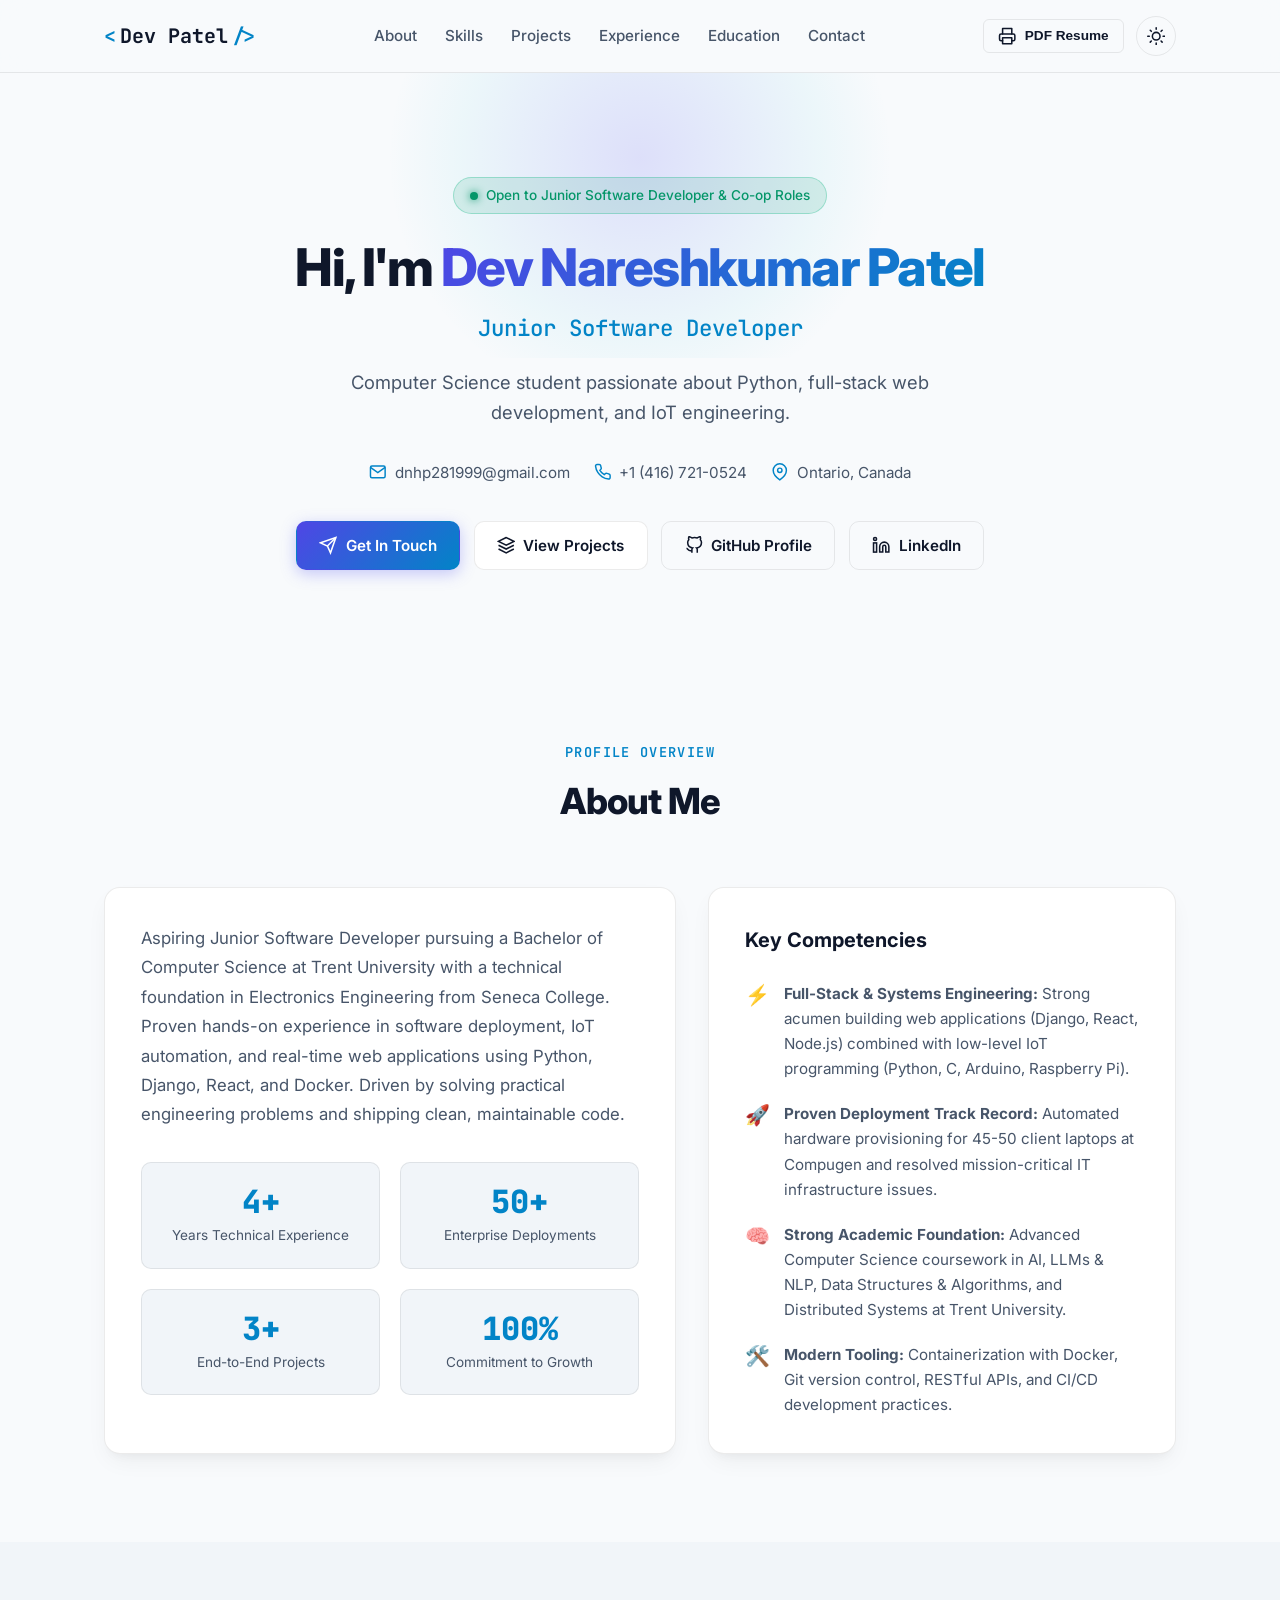
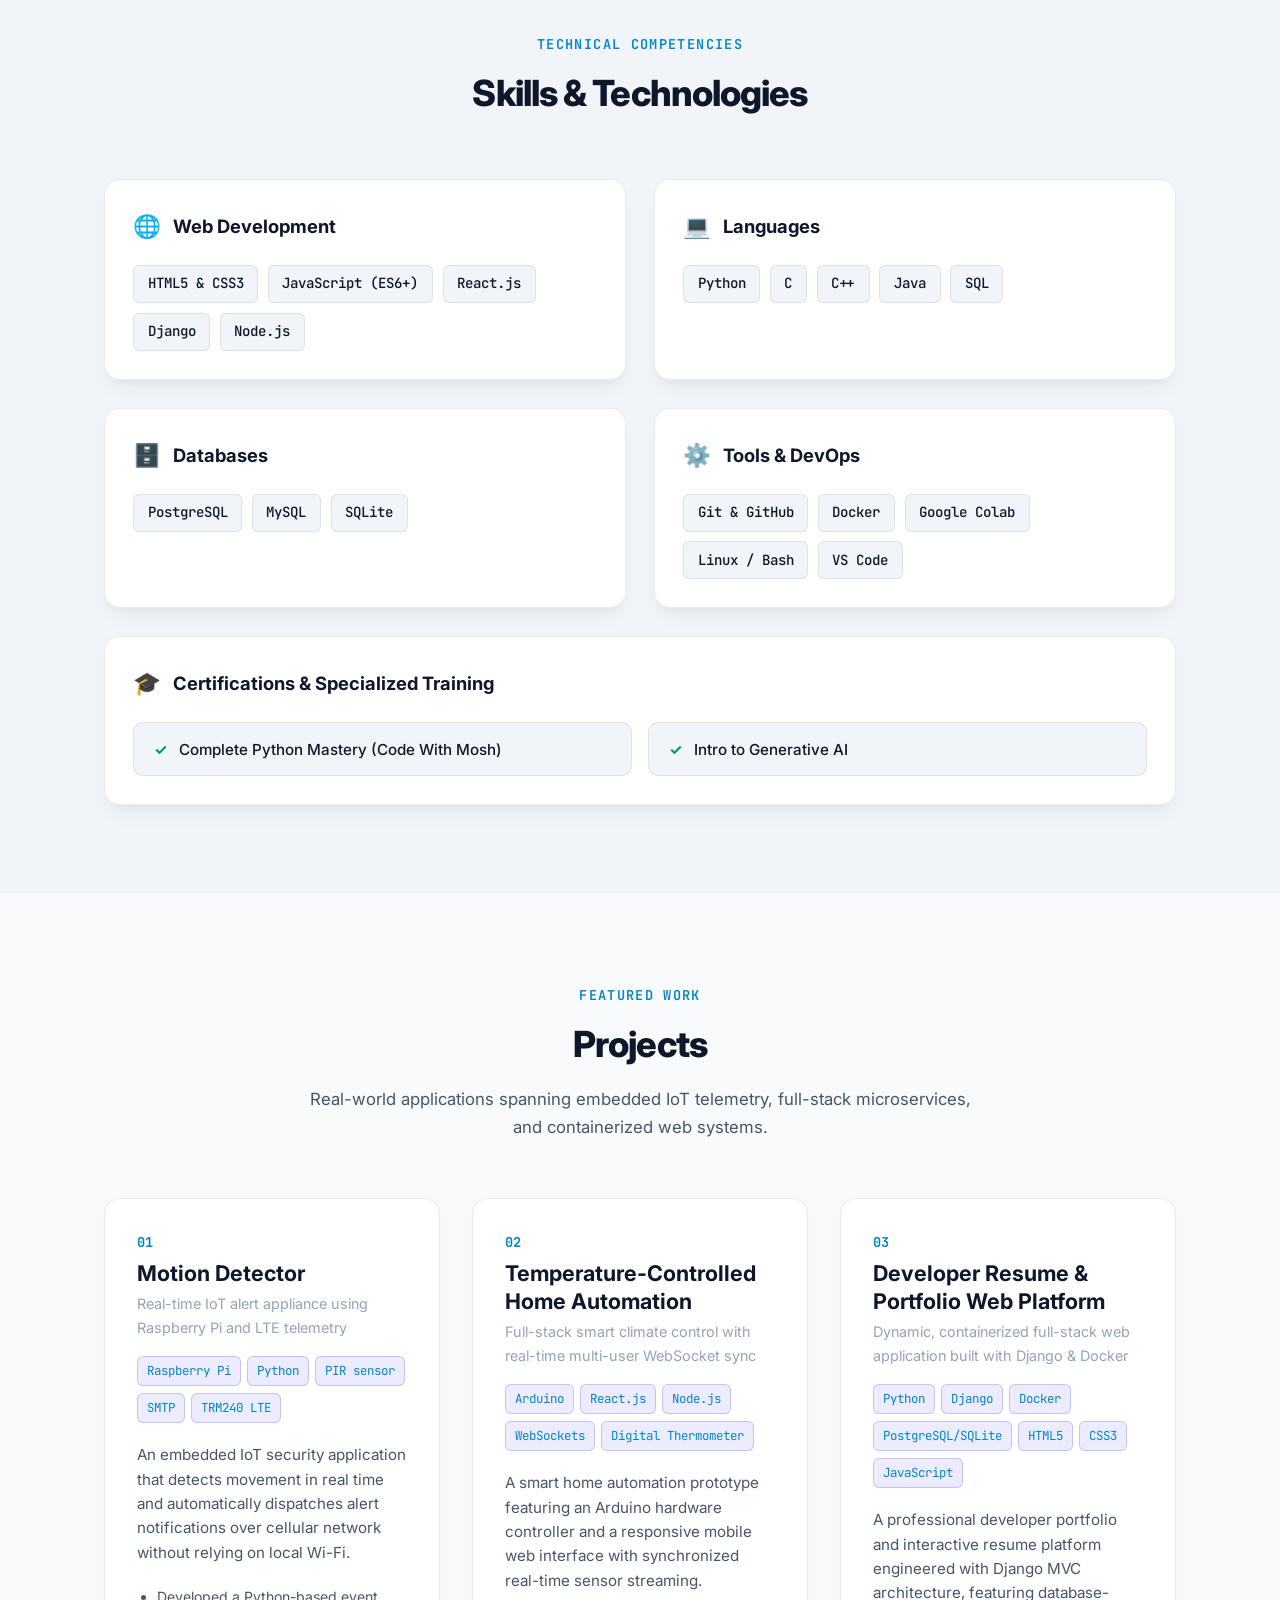
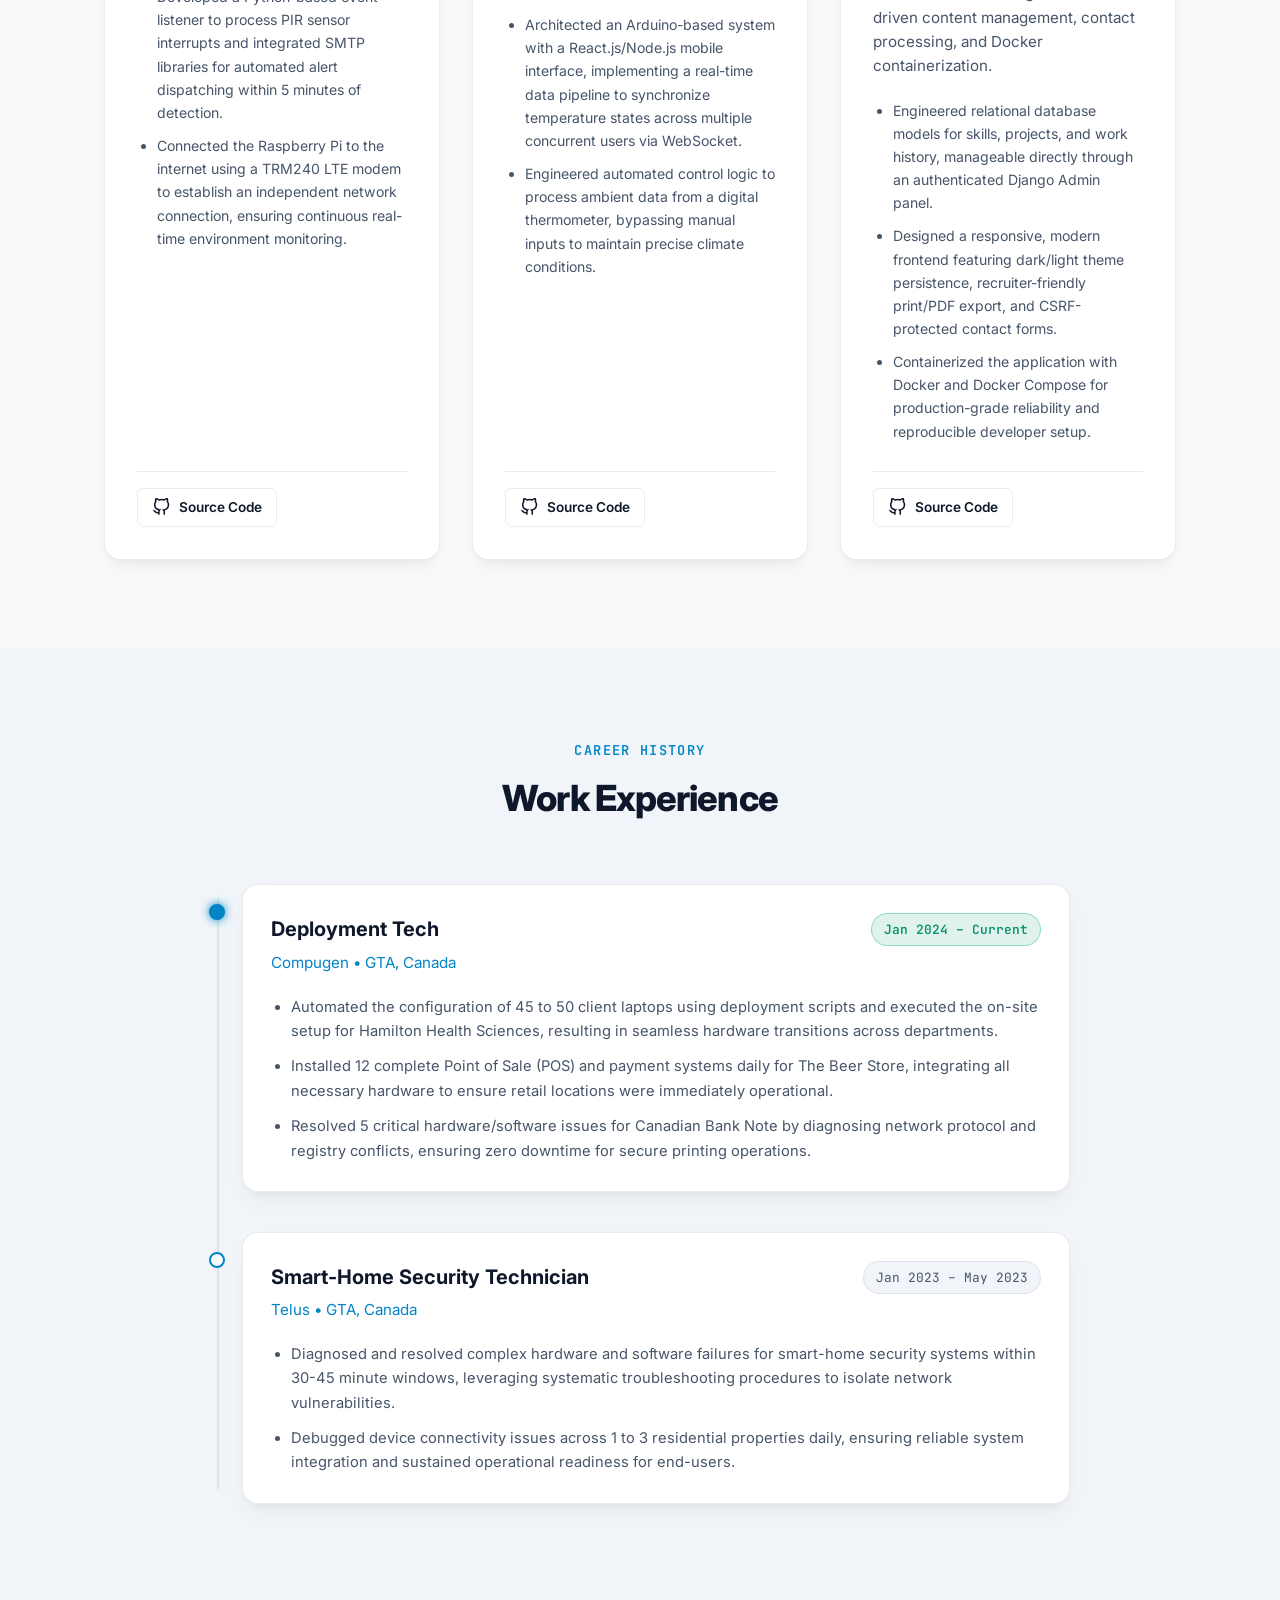
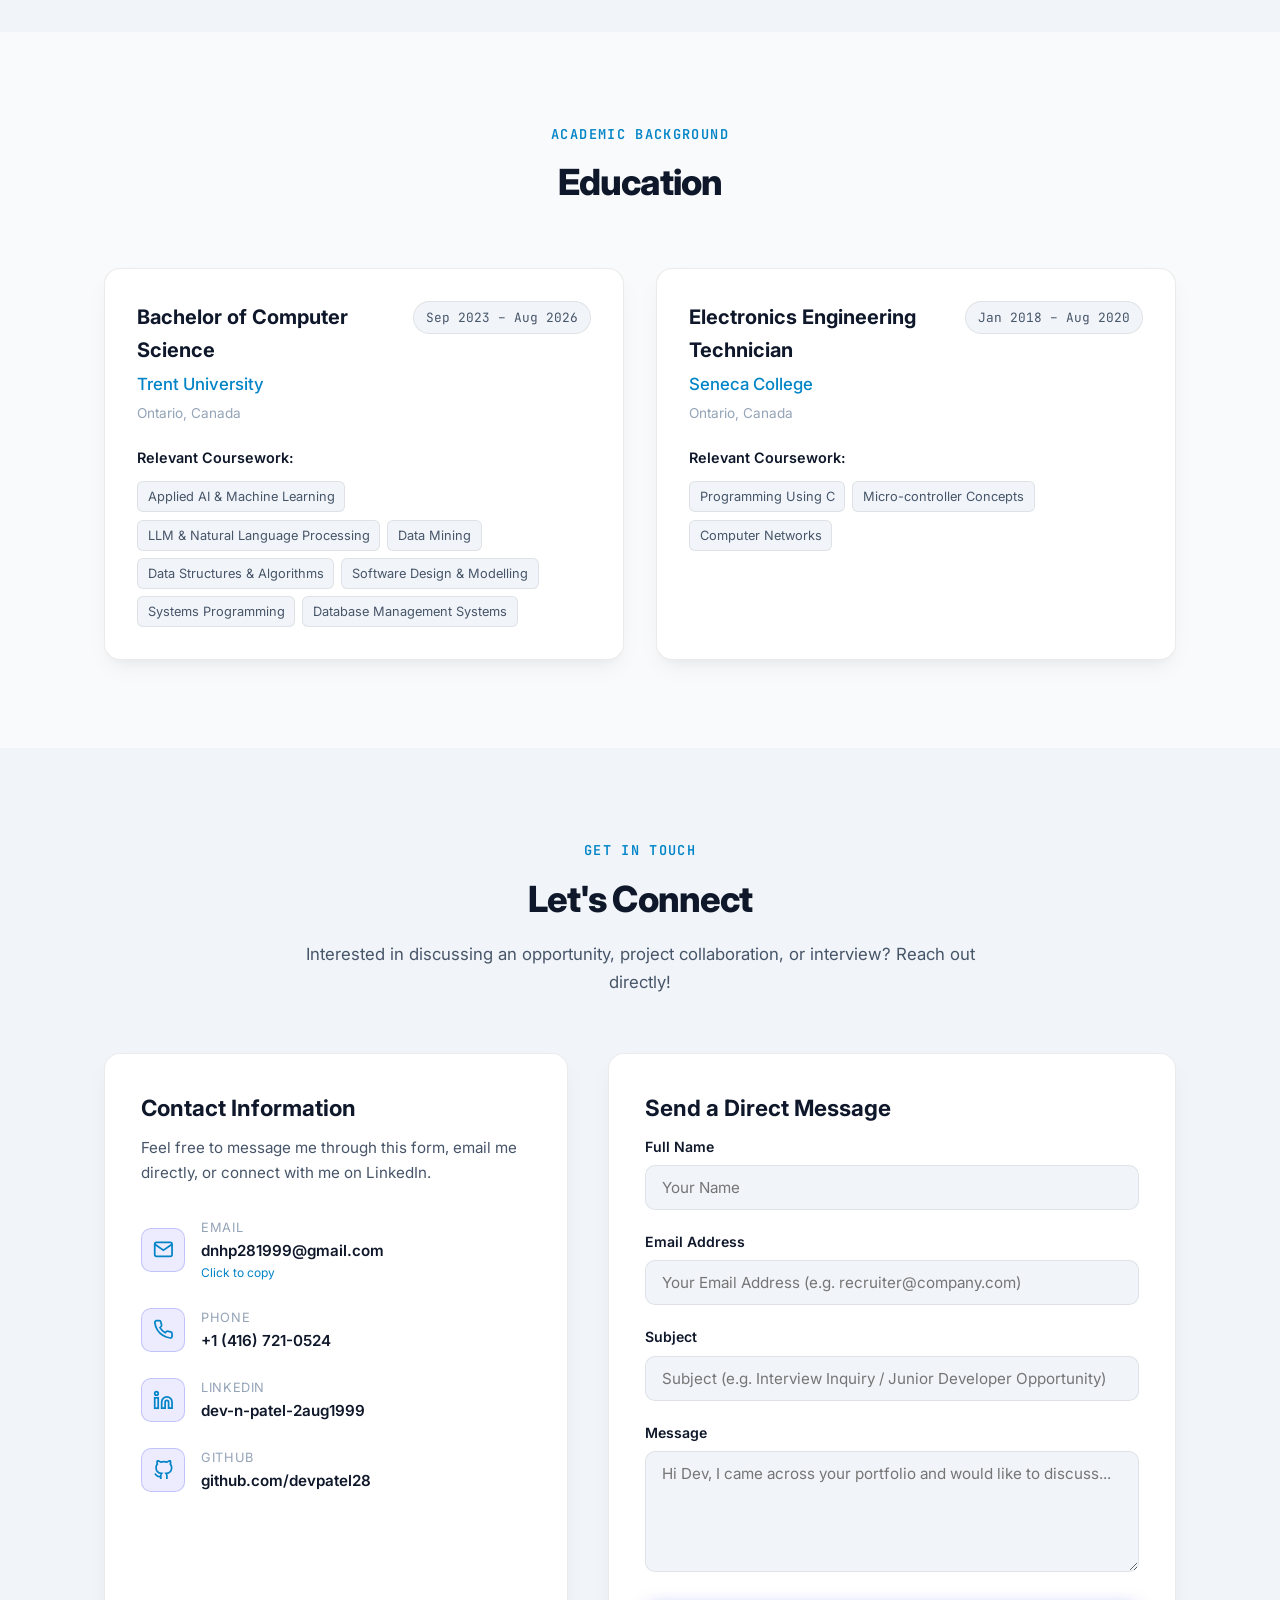
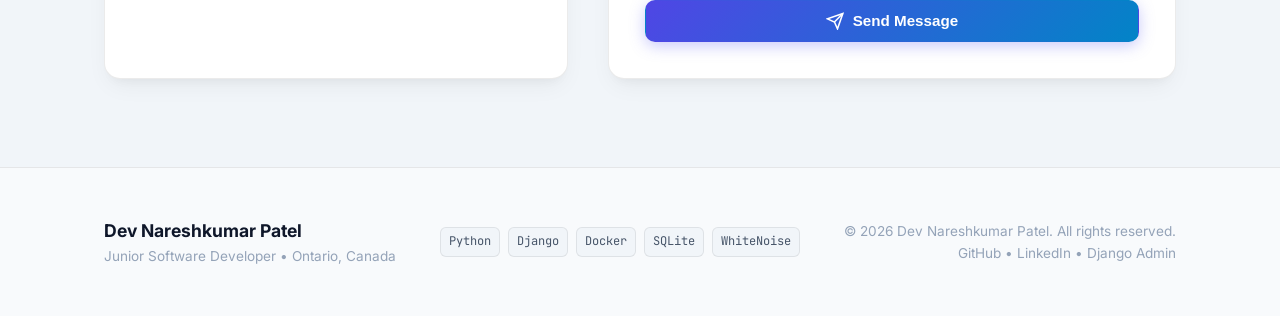
==== docs/index.html @ 123c78ad "Add dynamic port detection, Render config, and static export for GitHub Pages" ====
<!DOCTYPE html>
<html lang="en" data-theme="dark">
<head>
    <meta charset="UTF-8">
    <meta name="viewport" content="width=device-width, initial-scale=1.0">
    <meta name="description" content="Dev Nareshkumar Patel - Junior Software Developer Portfolio & Interactive Resume. Computer Science student, Python developer, IoT and full-stack engineer.">
    <meta name="author" content="Dev Nareshkumar Patel">
    <title>Dev Nareshkumar Patel | Junior Software Developer</title>
    
    <!-- Google Fonts -->
    <link rel="preconnect" href="https://fonts.googleapis.com">
    <link rel="preconnect" href="https://fonts.gstatic.com" crossorigin>
    <link href="https://fonts.googleapis.com/css2?family=Inter:wght@300;400;500;600;700;800&family=JetBrains+Mono:wght@400;500;600&display=swap" rel="stylesheet">
    
    <!-- Main Style -->
    <link rel="stylesheet" href="./static/resume/css/style.css">
    <!-- Print Style for Recruiters -->
    <link rel="stylesheet" href="./static/resume/css/print.css" media="print">
</head>
<body>
    <!-- Navigation Bar -->
    <header class="navbar-header" id="header">
        <div class="nav-container">
            <a href="#hero" class="nav-brand">
                <span class="brand-bracket">&lt;</span><span class="brand-name">Dev Patel</span><span class="brand-bracket"> /&gt;</span>
            </a>

            <nav class="nav-links" id="nav-links">
                <a href="#about" class="nav-link">About</a>
                <a href="#skills" class="nav-link">Skills</a>
                <a href="#projects" class="nav-link">Projects</a>
                <a href="#experience" class="nav-link">Experience</a>
                <a href="#education" class="nav-link">Education</a>
                <a href="#contact" class="nav-link">Contact</a>
            </nav>

            <div class="nav-actions">
                <button class="btn btn-outline btn-sm print-btn" onclick="window.print()" title="Print or Save Resume as PDF">
                    <svg class="icon" viewBox="0 0 24 24" fill="none" stroke="currentColor" stroke-width="2" stroke-linecap="round" stroke-linejoin="round">
                        <polyline points="6 9 6 2 18 2 18 9"></polyline>
                        <path d="M6 18H4a2 2 0 0 1-2-2v-5a2 2 0 0 1 2-2h16a2 2 0 0 1 2 2v5a2 2 0 0 1-2 2h-2"></path>
                        <rect x="6" y="14" width="12" height="8"></rect>
                    </svg>
                    <span>PDF Resume</span>
                </button>

                <button class="theme-toggle" id="theme-toggle" aria-label="Toggle dark/light theme" title="Toggle theme">
                    <svg class="icon icon-sun" viewBox="0 0 24 24" fill="none" stroke="currentColor" stroke-width="2" stroke-linecap="round" stroke-linejoin="round">
                        <circle cx="12" cy="12" r="5"></circle>
                        <line x1="12" y1="1" x2="12" y2="3"></line>
                        <line x1="12" y1="21" x2="12" y2="23"></line>
                        <line x1="4.22" y1="4.22" x2="5.64" y2="5.64"></line>
                        <line x1="18.36" y1="18.36" x2="19.78" y2="19.78"></line>
                        <line x1="1" y1="12" x2="3" y2="12"></line>
                        <line x1="21" y1="12" x2="23" y2="12"></line>
                        <line x1="4.22" y1="19.78" x2="5.64" y2="18.36"></line>
                        <line x1="18.36" y1="5.64" x2="19.78" y2="4.22"></line>
                    </svg>
                    <svg class="icon icon-moon" viewBox="0 0 24 24" fill="none" stroke="currentColor" stroke-width="2" stroke-linecap="round" stroke-linejoin="round">
                        <path d="M21 12.79A9 9 0 1 1 11.21 3 7 7 0 0 0 21 12.79z"></path>
                    </svg>
                </button>

                <button class="mobile-toggle" id="mobile-toggle" aria-label="Open menu">
                    <span class="bar"></span>
                    <span class="bar"></span>
                    <span class="bar"></span>
                </button>
            </div>
        </div>
    </header>

    <!-- Alert Messages -->
    

    <!-- Main Content -->
    <main>
        
<!-- Hero Section -->
<section class="hero-section" id="hero">
    <div class="container hero-container">
        <div class="hero-badge">
            <span class="status-dot"></span>
            <span>Open to Junior Software Developer &amp; Co-op Roles</span>
        </div>

        <h1 class="hero-title">
            Hi, I'm <span class="gradient-text">Dev Nareshkumar Patel</span>
        </h1>
        <h2 class="hero-subtitle">Junior Software Developer</h2>
        <p class="hero-headline">Computer Science student passionate about Python, full-stack web development, and IoT engineering.</p>

        <!-- Quick Contacts Bar -->
        <div class="hero-meta-bar">
            <a href="mailto:dnhp281999@gmail.com" class="meta-item">
                <svg class="meta-icon" viewBox="0 0 24 24" fill="none" stroke="currentColor" stroke-width="2">
                    <path d="M4 4h16c1.1 0 2 .9 2 2v12c0 1.1-.9 2-2 2H4c-1.1 0-2-.9-2-2V6c0-1.1.9-2 2-2z"></path>
                    <polyline points="22,6 12,13 2,6"></polyline>
                </svg>
                <span>dnhp281999@gmail.com</span>
            </a>
            <a href="tel:+1 (416) 721-0524" class="meta-item">
                <svg class="meta-icon" viewBox="0 0 24 24" fill="none" stroke="currentColor" stroke-width="2">
                    <path d="M22 16.92v3a2 2 0 0 1-2.18 2 19.79 19.79 0 0 1-8.63-3.07 19.5 19.5 0 0 1-6-6 19.79 19.79 0 0 1-3.07-8.67A2 2 0 0 1 4.11 2h3a2 2 0 0 1 2 1.72 12.84 12.84 0 0 0 .7 2.81 2 2 0 0 1-.45 2.11L8.09 9.91a16 16 0 0 0 6 6l1.27-1.27a2 2 0 0 1 2.11-.45 12.84 12.84 0 0 0 2.81.7A2 2 0 0 1 22 16.92z"></path>
                </svg>
                <span>+1 (416) 721-0524</span>
            </a>
            <span class="meta-item">
                <svg class="meta-icon" viewBox="0 0 24 24" fill="none" stroke="currentColor" stroke-width="2">
                    <path d="M21 10c0 7-9 13-9 13s-9-6-9-13a9 9 0 0 1 18 0z"></path>
                    <circle cx="12" cy="10" r="3"></circle>
                </svg>
                <span>Ontario, Canada</span>
            </span>
        </div>

        <!-- Call to Actions -->
        <div class="hero-actions">
            <a href="#contact" class="btn btn-primary">
                <svg class="icon" viewBox="0 0 24 24" fill="none" stroke="currentColor" stroke-width="2">
                    <line x1="22" y1="2" x2="11" y2="13"></line>
                    <polygon points="22 2 15 22 11 13 2 9 22 2"></polygon>
                </svg>
                Get In Touch
            </a>
            <a href="#projects" class="btn btn-secondary">
                <svg class="icon" viewBox="0 0 24 24" fill="none" stroke="currentColor" stroke-width="2">
                    <polygon points="12 2 2 7 12 12 22 7 12 2"></polygon>
                    <polyline points="2 17 12 22 22 17"></polyline>
                    <polyline points="2 12 12 17 22 12"></polyline>
                </svg>
                View Projects
            </a>
            <a href="https://github.com/devpatel28" target="_blank" rel="noopener" class="btn btn-outline">
                <svg class="icon" viewBox="0 0 24 24" fill="none" stroke="currentColor" stroke-width="2">
                    <path d="M9 19c-5 1.5-5-2.5-7-3m14 6v-3.87a3.37 3.37 0 0 0-.94-2.61c3.14-.35 6.44-1.54 6.44-7A5.44 5.44 0 0 0 20 4.77 5.07 5.07 0 0 0 19.91 1S18.73.65 16 2.48a13.38 13.38 0 0 0-7 0C6.27.65 5.09 1 5.09 1A5.07 5.07 0 0 0 5 4.77a5.44 5.44 0 0 0-1.5 3.78c0 5.42 3.3 6.61 6.44 7A3.37 3.37 0 0 0 9 18.13V22"></path>
                </svg>
                GitHub Profile
            </a>
            <a href="https://linkedin.com/in/dev-n-patel-2aug1999/" target="_blank" rel="noopener" class="btn btn-outline">
                <svg class="icon" viewBox="0 0 24 24" fill="none" stroke="currentColor" stroke-width="2">
                    <path d="M16 8a6 6 0 0 1 6 6v7h-4v-7a2 2 0 0 0-2-2 2 2 0 0 0-2 2v7h-4v-7a6 6 0 0 1 6-6z"></path>
                    <rect x="2" y="9" width="4" height="12"></rect>
                    <circle cx="4" cy="4" r="2"></circle>
                </svg>
                LinkedIn
            </a>
        </div>
    </div>
</section>

<!-- About Section -->
<section class="section" id="about">
    <div class="container">
        <div class="section-header">
            <span class="section-tag">Profile Overview</span>
            <h2 class="section-title">About Me</h2>
        </div>

        <div class="about-grid">
            <div class="about-card about-narrative">
                <p class="about-text">Aspiring Junior Software Developer pursuing a Bachelor of Computer Science at Trent University with a technical foundation in Electronics Engineering from Seneca College. Proven hands-on experience in software deployment, IoT automation, and real-time web applications using Python, Django, React, and Docker. Driven by solving practical engineering problems and shipping clean, maintainable code.</p>
                <div class="about-stats-grid">
                    <div class="stat-box">
                        <span class="stat-number">4+</span>
                        <span class="stat-label">Years Technical Experience</span>
                    </div>
                    <div class="stat-box">
                        <span class="stat-number">50+</span>
                        <span class="stat-label">Enterprise Deployments</span>
                    </div>
                    <div class="stat-box">
                        <span class="stat-number">3+</span>
                        <span class="stat-label">End-to-End Projects</span>
                    </div>
                    <div class="stat-box">
                        <span class="stat-number">100%</span>
                        <span class="stat-label">Commitment to Growth</span>
                    </div>
                </div>
            </div>

            <div class="about-card about-highlights">
                <h3 class="highlight-title">Key Competencies</h3>
                <ul class="highlight-list">
                    <li>
                        <span class="highlight-icon">⚡</span>
                        <div>
                            <strong>Full-Stack & Systems Engineering:</strong> Strong acumen building web applications (Django, React, Node.js) combined with low-level IoT programming (Python, C, Arduino, Raspberry Pi).
                        </div>
                    </li>
                    <li>
                        <span class="highlight-icon">🚀</span>
                        <div>
                            <strong>Proven Deployment Track Record:</strong> Automated hardware provisioning for 45-50 client laptops at Compugen and resolved mission-critical IT infrastructure issues.
                        </div>
                    </li>
                    <li>
                        <span class="highlight-icon">🧠</span>
                        <div>
                            <strong>Strong Academic Foundation:</strong> Advanced Computer Science coursework in AI, LLMs & NLP, Data Structures & Algorithms, and Distributed Systems at Trent University.
                        </div>
                    </li>
                    <li>
                        <span class="highlight-icon">🛠️</span>
                        <div>
                            <strong>Modern Tooling:</strong> Containerization with Docker, Git version control, RESTful APIs, and CI/CD development practices.
                        </div>
                    </li>
                </ul>
            </div>
        </div>
    </div>
</section>

<!-- Skills Section -->
<section class="section section-alt" id="skills">
    <div class="container">
        <div class="section-header">
            <span class="section-tag">Technical Competencies</span>
            <h2 class="section-title">Skills & Technologies</h2>
        </div>

        <div class="skills-wrapper">
            <!-- Web Development -->
            <div class="skill-category-card">
                <div class="category-header">
                    <div class="category-icon-box">🌐</div>
                    <h3 class="category-title">Web Development</h3>
                </div>
                <div class="skill-tags">
                    
                    <span class="skill-tag skill-web">HTML5 &amp; CSS3</span>
                    
                    <span class="skill-tag skill-web">JavaScript (ES6+)</span>
                    
                    <span class="skill-tag skill-web">React.js</span>
                    
                    <span class="skill-tag skill-web">Django</span>
                    
                    <span class="skill-tag skill-web">Node.js</span>
                    
                </div>
            </div>

            <!-- Programming Languages -->
            <div class="skill-category-card">
                <div class="category-header">
                    <div class="category-icon-box">💻</div>
                    <h3 class="category-title">Languages</h3>
                </div>
                <div class="skill-tags">
                    
                    <span class="skill-tag skill-lang">Python</span>
                    
                    <span class="skill-tag skill-lang">C</span>
                    
                    <span class="skill-tag skill-lang">C++</span>
                    
                    <span class="skill-tag skill-lang">Java</span>
                    
                    <span class="skill-tag skill-lang">SQL</span>
                    
                </div>
            </div>

            <!-- Databases -->
            <div class="skill-category-card">
                <div class="category-header">
                    <div class="category-icon-box">🗄️</div>
                    <h3 class="category-title">Databases</h3>
                </div>
                <div class="skill-tags">
                    
                    <span class="skill-tag skill-db">PostgreSQL</span>
                    
                    <span class="skill-tag skill-db">MySQL</span>
                    
                    <span class="skill-tag skill-db">SQLite</span>
                    
                </div>
            </div>

            <!-- Tools & DevOps -->
            <div class="skill-category-card">
                <div class="category-header">
                    <div class="category-icon-box">⚙️</div>
                    <h3 class="category-title">Tools & DevOps</h3>
                </div>
                <div class="skill-tags">
                    
                    <span class="skill-tag skill-devops">Git &amp; GitHub</span>
                    
                    <span class="skill-tag skill-devops">Docker</span>
                    
                    <span class="skill-tag skill-devops">Google Colab</span>
                    
                    <span class="skill-tag skill-devops">Linux / Bash</span>
                    
                    <span class="skill-tag skill-devops">VS Code</span>
                    
                </div>
            </div>

            <!-- Certifications -->
            <div class="skill-category-card skill-card-wide">
                <div class="category-header">
                    <div class="category-icon-box">🎓</div>
                    <h3 class="category-title">Certifications & Specialized Training</h3>
                </div>
                <div class="cert-grid">
                    
                    <div class="cert-badge">
                        <span class="cert-check">✓</span>
                        <span class="cert-name">Complete Python Mastery (Code With Mosh)</span>
                    </div>
                    
                    <div class="cert-badge">
                        <span class="cert-check">✓</span>
                        <span class="cert-name">Intro to Generative AI</span>
                    </div>
                    
                </div>
            </div>
        </div>
    </div>
</section>

<!-- Projects Section -->
<section class="section" id="projects">
    <div class="container">
        <div class="section-header">
            <span class="section-tag">Featured Work</span>
            <h2 class="section-title">Projects</h2>
            <p class="section-subtitle">Real-world applications spanning embedded IoT telemetry, full-stack microservices, and containerized web systems.</p>
        </div>

        <div class="projects-grid">
            
            <article class="project-card">
                <div class="project-card-header">
                    <span class="project-number">01</span>
                    <h3 class="project-title">Motion Detector</h3>
                    
                    <p class="project-tagline">Real-time IoT alert appliance using Raspberry Pi and LTE telemetry</p>
                    
                </div>

                <div class="project-tech-list">
                    
                    <span class="badge badge-tech">Raspberry Pi</span>
                    
                    <span class="badge badge-tech">Python</span>
                    
                    <span class="badge badge-tech">PIR sensor</span>
                    
                    <span class="badge badge-tech">SMTP</span>
                    
                    <span class="badge badge-tech">TRM240 LTE</span>
                    
                </div>

                <p class="project-description">An embedded IoT security application that detects movement in real time and automatically dispatches alert notifications over cellular network without relying on local Wi-Fi.</p>

                <div class="project-bullets">
                    <ul>
                        
                        <li>Developed a Python-based event listener to process PIR sensor interrupts and integrated SMTP libraries for automated alert dispatching within 5 minutes of detection.</li>
                        
                        <li>Connected the Raspberry Pi to the internet using a TRM240 LTE modem to establish an independent network connection, ensuring continuous real-time environment monitoring.</li>
                        
                    </ul>
                </div>

                <div class="project-card-footer">
                    
                    <a href="https://github.com/devpatel28" target="_blank" rel="noopener" class="btn btn-sm btn-outline">
                        <svg class="icon" viewBox="0 0 24 24" fill="none" stroke="currentColor" stroke-width="2">
                            <path d="M9 19c-5 1.5-5-2.5-7-3m14 6v-3.87a3.37 3.37 0 0 0-.94-2.61c3.14-.35 6.44-1.54 6.44-7A5.44 5.44 0 0 0 20 4.77 5.07 5.07 0 0 0 19.91 1S18.73.65 16 2.48a13.38 13.38 0 0 0-7 0C6.27.65 5.09 1 5.09 1A5.07 5.07 0 0 0 5 4.77a5.44 5.44 0 0 0-1.5 3.78c0 5.42 3.3 6.61 6.44 7A3.37 3.37 0 0 0 9 18.13V22"></path>
                        </svg>
                        Source Code
                    </a>
                    
                    
                </div>
            </article>
            
            <article class="project-card">
                <div class="project-card-header">
                    <span class="project-number">02</span>
                    <h3 class="project-title">Temperature-Controlled Home Automation</h3>
                    
                    <p class="project-tagline">Full-stack smart climate control with real-time multi-user WebSocket sync</p>
                    
                </div>

                <div class="project-tech-list">
                    
                    <span class="badge badge-tech">Arduino</span>
                    
                    <span class="badge badge-tech">React.js</span>
                    
                    <span class="badge badge-tech">Node.js</span>
                    
                    <span class="badge badge-tech">WebSockets</span>
                    
                    <span class="badge badge-tech">Digital Thermometer</span>
                    
                </div>

                <p class="project-description">A smart home automation prototype featuring an Arduino hardware controller and a responsive mobile web interface with synchronized real-time sensor streaming.</p>

                <div class="project-bullets">
                    <ul>
                        
                        <li>Architected an Arduino-based system with a React.js/Node.js mobile interface, implementing a real-time data pipeline to synchronize temperature states across multiple concurrent users via WebSocket.</li>
                        
                        <li>Engineered automated control logic to process ambient data from a digital thermometer, bypassing manual inputs to maintain precise climate conditions.</li>
                        
                    </ul>
                </div>

                <div class="project-card-footer">
                    
                    <a href="https://github.com/devpatel28" target="_blank" rel="noopener" class="btn btn-sm btn-outline">
                        <svg class="icon" viewBox="0 0 24 24" fill="none" stroke="currentColor" stroke-width="2">
                            <path d="M9 19c-5 1.5-5-2.5-7-3m14 6v-3.87a3.37 3.37 0 0 0-.94-2.61c3.14-.35 6.44-1.54 6.44-7A5.44 5.44 0 0 0 20 4.77 5.07 5.07 0 0 0 19.91 1S18.73.65 16 2.48a13.38 13.38 0 0 0-7 0C6.27.65 5.09 1 5.09 1A5.07 5.07 0 0 0 5 4.77a5.44 5.44 0 0 0-1.5 3.78c0 5.42 3.3 6.61 6.44 7A3.37 3.37 0 0 0 9 18.13V22"></path>
                        </svg>
                        Source Code
                    </a>
                    
                    
                </div>
            </article>
            
            <article class="project-card">
                <div class="project-card-header">
                    <span class="project-number">03</span>
                    <h3 class="project-title">Developer Resume &amp; Portfolio Web Platform</h3>
                    
                    <p class="project-tagline">Dynamic, containerized full-stack web application built with Django &amp; Docker</p>
                    
                </div>

                <div class="project-tech-list">
                    
                    <span class="badge badge-tech">Python</span>
                    
                    <span class="badge badge-tech">Django</span>
                    
                    <span class="badge badge-tech">Docker</span>
                    
                    <span class="badge badge-tech">PostgreSQL/SQLite</span>
                    
                    <span class="badge badge-tech">HTML5</span>
                    
                    <span class="badge badge-tech">CSS3</span>
                    
                    <span class="badge badge-tech">JavaScript</span>
                    
                </div>

                <p class="project-description">A professional developer portfolio and interactive resume platform engineered with Django MVC architecture, featuring database-driven content management, contact processing, and Docker containerization.</p>

                <div class="project-bullets">
                    <ul>
                        
                        <li>Engineered relational database models for skills, projects, and work history, manageable directly through an authenticated Django Admin panel.</li>
                        
                        <li>Designed a responsive, modern frontend featuring dark/light theme persistence, recruiter-friendly print/PDF export, and CSRF-protected contact forms.</li>
                        
                        <li>Containerized the application with Docker and Docker Compose for production-grade reliability and reproducible developer setup.</li>
                        
                    </ul>
                </div>

                <div class="project-card-footer">
                    
                    <a href="https://github.com/devpatel28" target="_blank" rel="noopener" class="btn btn-sm btn-outline">
                        <svg class="icon" viewBox="0 0 24 24" fill="none" stroke="currentColor" stroke-width="2">
                            <path d="M9 19c-5 1.5-5-2.5-7-3m14 6v-3.87a3.37 3.37 0 0 0-.94-2.61c3.14-.35 6.44-1.54 6.44-7A5.44 5.44 0 0 0 20 4.77 5.07 5.07 0 0 0 19.91 1S18.73.65 16 2.48a13.38 13.38 0 0 0-7 0C6.27.65 5.09 1 5.09 1A5.07 5.07 0 0 0 5 4.77a5.44 5.44 0 0 0-1.5 3.78c0 5.42 3.3 6.61 6.44 7A3.37 3.37 0 0 0 9 18.13V22"></path>
                        </svg>
                        Source Code
                    </a>
                    
                    
                </div>
            </article>
            
        </div>
    </div>
</section>

<!-- Experience Section -->
<section class="section section-alt" id="experience">
    <div class="container">
        <div class="section-header">
            <span class="section-tag">Career History</span>
            <h2 class="section-title">Work Experience</h2>
        </div>

        <div class="timeline">
            
            <div class="timeline-item">
                <div class="timeline-dot dot-active"></div>
                <div class="timeline-card">
                    <div class="timeline-meta">
                        <div class="timeline-role-box">
                            <h3 class="timeline-role">Deployment Tech</h3>
                            <span class="timeline-company">Compugen &bull; GTA, Canada</span>
                        </div>
                        <span class="badge badge-current">
                            Jan 2024 – Current
                        </span>
                    </div>

                    <ul class="timeline-bullets">
                        
                        <li>Automated the configuration of 45 to 50 client laptops using deployment scripts and executed the on-site setup for Hamilton Health Sciences, resulting in seamless hardware transitions across departments.</li>
                        
                        <li>Installed 12 complete Point of Sale (POS) and payment systems daily for The Beer Store, integrating all necessary hardware to ensure retail locations were immediately operational.</li>
                        
                        <li>Resolved 5 critical hardware/software issues for Canadian Bank Note by diagnosing network protocol and registry conflicts, ensuring zero downtime for secure printing operations.</li>
                        
                    </ul>
                </div>
            </div>
            
            <div class="timeline-item">
                <div class="timeline-dot "></div>
                <div class="timeline-card">
                    <div class="timeline-meta">
                        <div class="timeline-role-box">
                            <h3 class="timeline-role">Smart-Home Security Technician</h3>
                            <span class="timeline-company">Telus &bull; GTA, Canada</span>
                        </div>
                        <span class="badge badge-date">
                            Jan 2023 – May 2023
                        </span>
                    </div>

                    <ul class="timeline-bullets">
                        
                        <li>Diagnosed and resolved complex hardware and software failures for smart-home security systems within 30-45 minute windows, leveraging systematic troubleshooting procedures to isolate network vulnerabilities.</li>
                        
                        <li>Debugged device connectivity issues across 1 to 3 residential properties daily, ensuring reliable system integration and sustained operational readiness for end-users.</li>
                        
                    </ul>
                </div>
            </div>
            
        </div>
    </div>
</section>

<!-- Education Section -->
<section class="section" id="education">
    <div class="container">
        <div class="section-header">
            <span class="section-tag">Academic Background</span>
            <h2 class="section-title">Education</h2>
        </div>

        <div class="education-grid">
            
            <div class="education-card">
                <div class="edu-top">
                    <div>
                        <h3 class="edu-degree">Bachelor of Computer Science</h3>
                        <h4 class="edu-institution">Trent University</h4>
                        <span class="edu-location">Ontario, Canada</span>
                    </div>
                    <span class="badge badge-date">Sep 2023 – Aug 2026</span>
                </div>

                <div class="edu-coursework">
                    <h5 class="coursework-label">Relevant Coursework:</h5>
                    <div class="course-tags">
                        
                        <span class="course-tag">Applied AI &amp; Machine Learning</span>
                        
                        <span class="course-tag">LLM &amp; Natural Language Processing</span>
                        
                        <span class="course-tag">Data Mining</span>
                        
                        <span class="course-tag">Data Structures &amp; Algorithms</span>
                        
                        <span class="course-tag">Software Design &amp; Modelling</span>
                        
                        <span class="course-tag">Systems Programming</span>
                        
                        <span class="course-tag">Database Management Systems</span>
                        
                    </div>
                </div>
            </div>
            
            <div class="education-card">
                <div class="edu-top">
                    <div>
                        <h3 class="edu-degree">Electronics Engineering Technician</h3>
                        <h4 class="edu-institution">Seneca College</h4>
                        <span class="edu-location">Ontario, Canada</span>
                    </div>
                    <span class="badge badge-date">Jan 2018 – Aug 2020</span>
                </div>

                <div class="edu-coursework">
                    <h5 class="coursework-label">Relevant Coursework:</h5>
                    <div class="course-tags">
                        
                        <span class="course-tag">Programming Using C</span>
                        
                        <span class="course-tag">Micro-controller Concepts</span>
                        
                        <span class="course-tag">Computer Networks</span>
                        
                    </div>
                </div>
            </div>
            
        </div>
    </div>
</section>

<!-- Contact Section -->
<section class="section section-alt" id="contact">
    <div class="container">
        <div class="section-header">
            <span class="section-tag">Get In Touch</span>
            <h2 class="section-title">Let's Connect</h2>
            <p class="section-subtitle">Interested in discussing an opportunity, project collaboration, or interview? Reach out directly!</p>
        </div>

        <div class="contact-layout">
            <!-- Contact Details Card -->
            <div class="contact-info-card">
                <h3 class="contact-card-title">Contact Information</h3>
                <p class="contact-card-desc">Feel free to message me through this form, email me directly, or connect with me on LinkedIn.</p>

                <div class="contact-methods">
                    <div class="contact-item">
                        <div class="contact-icon-box">
                            <svg viewBox="0 0 24 24" fill="none" stroke="currentColor" stroke-width="2">
                                <path d="M4 4h16c1.1 0 2 .9 2 2v12c0 1.1-.9 2-2 2H4c-1.1 0-2-.9-2-2V6c0-1.1.9-2 2-2z"></path>
                                <polyline points="22,6 12,13 2,6"></polyline>
                            </svg>
                        </div>
                        <div class="contact-details">
                            <span class="contact-label">Email</span>
                            <a href="mailto:dnhp281999@gmail.com" class="contact-value" id="copy-email-link" title="Click to copy email">dnhp281999@gmail.com</a>
                            <span class="copy-hint" id="copy-hint">Click to copy</span>
                        </div>
                    </div>

                    <div class="contact-item">
                        <div class="contact-icon-box">
                            <svg viewBox="0 0 24 24" fill="none" stroke="currentColor" stroke-width="2">
                                <path d="M22 16.92v3a2 2 0 0 1-2.18 2 19.79 19.79 0 0 1-8.63-3.07 19.5 19.5 0 0 1-6-6 19.79 19.79 0 0 1-3.07-8.67A2 2 0 0 1 4.11 2h3a2 2 0 0 1 2 1.72 12.84 12.84 0 0 0 .7 2.81 2 2 0 0 1-.45 2.11L8.09 9.91a16 16 0 0 0 6 6l1.27-1.27a2 2 0 0 1 2.11-.45 12.84 12.84 0 0 0 2.81.7A2 2 0 0 1 22 16.92z"></path>
                            </svg>
                        </div>
                        <div class="contact-details">
                            <span class="contact-label">Phone</span>
                            <a href="tel:+1 (416) 721-0524" class="contact-value">+1 (416) 721-0524</a>
                        </div>
                    </div>

                    <div class="contact-item">
                        <div class="contact-icon-box">
                            <svg viewBox="0 0 24 24" fill="none" stroke="currentColor" stroke-width="2">
                                <path d="M16 8a6 6 0 0 1 6 6v7h-4v-7a2 2 0 0 0-2-2 2 2 0 0 0-2 2v7h-4v-7a6 6 0 0 1 6-6z"></path>
                                <rect x="2" y="9" width="4" height="12"></rect>
                                <circle cx="4" cy="4" r="2"></circle>
                            </svg>
                        </div>
                        <div class="contact-details">
                            <span class="contact-label">LinkedIn</span>
                            <a href="https://linkedin.com/in/dev-n-patel-2aug1999/" target="_blank" rel="noopener" class="contact-value">dev-n-patel-2aug1999</a>
                        </div>
                    </div>

                    <div class="contact-item">
                        <div class="contact-icon-box">
                            <svg viewBox="0 0 24 24" fill="none" stroke="currentColor" stroke-width="2">
                                <path d="M9 19c-5 1.5-5-2.5-7-3m14 6v-3.87a3.37 3.37 0 0 0-.94-2.61c3.14-.35 6.44-1.54 6.44-7A5.44 5.44 0 0 0 20 4.77 5.07 5.07 0 0 0 19.91 1S18.73.65 16 2.48a13.38 13.38 0 0 0-7 0C6.27.65 5.09 1 5.09 1A5.07 5.07 0 0 0 5 4.77a5.44 5.44 0 0 0-1.5 3.78c0 5.42 3.3 6.61 6.44 7A3.37 3.37 0 0 0 9 18.13V22"></path>
                            </svg>
                        </div>
                        <div class="contact-details">
                            <span class="contact-label">GitHub</span>
                            <a href="https://github.com/devpatel28" target="_blank" rel="noopener" class="contact-value">github.com/devpatel28</a>
                        </div>
                    </div>
                </div>
            </div>

            <!-- Recruiter Contact Form -->
            <div class="contact-form-card">
                <h3 class="contact-card-title">Send a Direct Message</h3>
                <form method="POST" action="mailto:dnhp281999@gmail.com" class="resume-contact-form">
                    <input type="hidden" name="csrfmiddlewaretoken" value="iB1dlsQI5srM5yVNeJf4EE4aTOehwrF6QcA2lzUcAECiwaiGAtTYWmLoswB36LAz">
                    <div class="form-group">
                        <label for="id_name" class="form-label">Full Name</label>
                        <input type="text" name="name" class="form-input" placeholder="Your Name" required maxlength="100" id="id_name">
                    </div>

                    <div class="form-group">
                        <label for="id_email" class="form-label">Email Address</label>
                        <input type="email" name="email" class="form-input" placeholder="Your Email Address (e.g. recruiter@company.com)" required maxlength="254" id="id_email">
                    </div>

                    <div class="form-group">
                        <label for="id_subject" class="form-label">Subject</label>
                        <input type="text" name="subject" class="form-input" placeholder="Subject (e.g. Interview Inquiry / Junior Developer Opportunity)" required maxlength="200" id="id_subject">
                    </div>

                    <div class="form-group">
                        <label for="id_message" class="form-label">Message</label>
                        <textarea name="message" cols="40" rows="5" class="form-textarea" placeholder="Hi Dev, I came across your portfolio and would like to discuss..." required id="id_message">
</textarea>
                    </div>

                    <button type="submit" class="btn btn-primary btn-block">
                        <svg class="icon" viewBox="0 0 24 24" fill="none" stroke="currentColor" stroke-width="2">
                            <line x1="22" y1="2" x2="11" y2="13"></line>
                            <polygon points="22 2 15 22 11 13 2 9 22 2"></polygon>
                        </svg>
                        Send Message
                    </button>
                </form>
            </div>
        </div>
    </div>
</section>

    </main>

    <!-- Footer -->
    <footer class="footer">
        <div class="container footer-content">
            <div class="footer-left">
                <p class="footer-title">Dev Nareshkumar Patel</p>
                <p class="footer-sub">Junior Software Developer &bull; Ontario, Canada</p>
            </div>
            <div class="footer-tech">
                <span class="tech-tag">Python</span>
                <span class="tech-tag">Django</span>
                <span class="tech-tag">Docker</span>
                <span class="tech-tag">SQLite</span>
                <span class="tech-tag">WhiteNoise</span>
            </div>
            <div class="footer-right">
                <p>&copy; 2026 Dev Nareshkumar Patel. All rights reserved.</p>
                <div class="footer-links">
                    <a href="https://github.com/devpatel28" target="_blank" rel="noopener">GitHub</a> &bull;
                    <a href="https://linkedin.com/in/dev-n-patel-2aug1999/" target="_blank" rel="noopener">LinkedIn</a> &bull;
                    <a href="/admin/" target="_blank">Django Admin</a>
                </div>
            </div>
        </div>
    </footer>

    <!-- Main JavaScript -->
    <script src="./static/resume/js/main.js"></script>
</body>
</html>
---- docs/static/resume/css/style.css ----
/* ==========================================================================
   Dev Nareshkumar Patel - Portfolio & Resume Stylesheet
   Modern, Accessible, Responsive with Dark & Light Themes
   ========================================================================== */

:root {
    /* Color Palette - Dark Mode (Default) */
    --bg-primary: #0b0f19;
    --bg-secondary: #111827;
    --bg-card: rgba(17, 24, 39, 0.75);
    --bg-card-hover: rgba(31, 41, 55, 0.85);
    --border-color: rgba(255, 255, 255, 0.1);
    --border-accent: rgba(99, 102, 241, 0.4);

    --text-primary: #f9fafb;
    --text-secondary: #9ca3af;
    --text-muted: #6b7280;

    --brand-primary: #6366f1;
    --brand-primary-hover: #4f46e5;
    --brand-accent: #06b6d4;
    --brand-gradient: linear-gradient(135deg, #6366f1 0%, #06b6d4 100%);

    --success: #10b981;
    --success-bg: rgba(16, 185, 129, 0.15);
    --card-shadow: 0 10px 30px -10px rgba(0, 0, 0, 0.5);
    --nav-bg: rgba(11, 15, 25, 0.85);

    --font-sans: 'Inter', -apple-system, BlinkMacSystemFont, "Segoe UI", Roboto, sans-serif;
    --font-mono: 'JetBrains Mono', monospace;

    --radius-sm: 6px;
    --radius-md: 10px;
    --radius-lg: 16px;
    --radius-full: 9999px;
}

[data-theme="light"] {
    --bg-primary: #f8fafc;
    --bg-secondary: #f1f5f9;
    --bg-card: #ffffff;
    --bg-card-hover: #f8fafc;
    --border-color: rgba(0, 0, 0, 0.08);
    --border-accent: rgba(99, 102, 241, 0.3);

    --text-primary: #0f172a;
    --text-secondary: #475569;
    --text-muted: #94a3b8;

    --brand-primary: #4f46e5;
    --brand-primary-hover: #4338ca;
    --brand-accent: #0284c7;
    --brand-gradient: linear-gradient(135deg, #4f46e5 0%, #0284c7 100%);

    --success: #059669;
    --success-bg: rgba(5, 150, 105, 0.12);
    --card-shadow: 0 10px 25px -5px rgba(0, 0, 0, 0.06), 0 8px 10px -6px rgba(0, 0, 0, 0.04);
    --nav-bg: rgba(248, 250, 252, 0.88);
}

/* Reset & Base */
*, *::before, *::after {
    box-sizing: border-box;
    margin: 0;
    padding: 0;
}

html {
    scroll-behavior: smooth;
    font-size: 16px;
}

body {
    font-family: var(--font-sans);
    background-color: var(--bg-primary);
    color: var(--text-primary);
    line-height: 1.65;
    transition: background-color 0.3s ease, color 0.3s ease;
    overflow-x: hidden;
    -webkit-font-smoothing: antialiased;
}

a {
    color: inherit;
    text-decoration: none;
    transition: color 0.2s ease;
}

ul {
    list-style: none;
}

/* Layout Utilities */
.container {
    width: 100%;
    max-width: 1120px;
    margin-left: auto;
    margin-right: auto;
    padding-left: 1.5rem;
    padding-right: 1.5rem;
}

.section {
    padding: 5.5rem 0;
}

.section-alt {
    background-color: var(--bg-secondary);
}

.section-header {
    margin-bottom: 3.5rem;
    text-align: center;
}

.section-tag {
    display: inline-block;
    font-family: var(--font-mono);
    font-size: 0.85rem;
    font-weight: 600;
    color: var(--brand-accent);
    text-transform: uppercase;
    letter-spacing: 0.1em;
    margin-bottom: 0.5rem;
}

.section-title {
    font-size: 2.25rem;
    font-weight: 800;
    letter-spacing: -0.025em;
    margin-bottom: 0.75rem;
}

.section-subtitle {
    max-width: 680px;
    margin: 0 auto;
    color: var(--text-secondary);
    font-size: 1.05rem;
}

/* Navigation Bar */
.navbar-header {
    position: sticky;
    top: 0;
    z-index: 100;
    backdrop-filter: blur(12px);
    background-color: var(--nav-bg);
    border-bottom: 1px solid var(--border-color);
    transition: all 0.3s ease;
}

.nav-container {
    display: flex;
    align-items: center;
    justify-content: space-between;
    height: 4.5rem;
    max-width: 1120px;
    margin: 0 auto;
    padding: 0 1.5rem;
}

.nav-brand {
    font-family: var(--font-mono);
    font-weight: 700;
    font-size: 1.25rem;
    display: flex;
    align-items: center;
    gap: 0.25rem;
}

.brand-bracket {
    color: var(--brand-accent);
}

.brand-name {
    color: var(--text-primary);
}

.nav-links {
    display: flex;
    align-items: center;
    gap: 1.75rem;
}

.nav-link {
    font-size: 0.95rem;
    font-weight: 500;
    color: var(--text-secondary);
    position: relative;
    padding: 0.25rem 0;
}

.nav-link:hover, .nav-link.active {
    color: var(--brand-accent);
}

.nav-link::after {
    content: '';
    position: absolute;
    bottom: 0;
    left: 0;
    width: 0%;
    height: 2px;
    background: var(--brand-gradient);
    transition: width 0.25s ease;
}

.nav-link:hover::after, .nav-link.active::after {
    width: 100%;
}

.nav-actions {
    display: flex;
    align-items: center;
    gap: 0.75rem;
}

/* Theme Toggle Button */
.theme-toggle {
    background: transparent;
    border: 1px solid var(--border-color);
    color: var(--text-primary);
    cursor: pointer;
    width: 2.5rem;
    height: 2.5rem;
    border-radius: var(--radius-full);
    display: flex;
    align-items: center;
    justify-content: center;
    transition: all 0.2s ease;
}

.theme-toggle:hover {
    border-color: var(--brand-accent);
    background-color: rgba(255, 255, 255, 0.05);
}

.icon-sun {
    display: none;
}

.icon-moon {
    display: block;
}

[data-theme="light"] .icon-sun {
    display: block;
}

[data-theme="light"] .icon-moon {
    display: none;
}

.mobile-toggle {
    display: none;
    background: none;
    border: none;
    cursor: pointer;
    flex-direction: column;
    gap: 5px;
    padding: 0.25rem;
}

.mobile-toggle .bar {
    width: 22px;
    height: 2px;
    background-color: var(--text-primary);
    transition: 0.3s;
}

/* Buttons */
.btn {
    display: inline-flex;
    align-items: center;
    justify-content: center;
    gap: 0.5rem;
    font-weight: 600;
    font-size: 0.95rem;
    padding: 0.7rem 1.4rem;
    border-radius: var(--radius-md);
    cursor: pointer;
    transition: all 0.2s ease;
    border: 1px solid transparent;
}

.btn-primary {
    background: var(--brand-gradient);
    color: #ffffff;
    box-shadow: 0 4px 15px rgba(99, 102, 241, 0.35);
}

.btn-primary:hover {
    transform: translateY(-2px);
    box-shadow: 0 6px 20px rgba(99, 102, 241, 0.5);
}

.btn-secondary {
    background: var(--bg-card);
    border: 1px solid var(--border-color);
    color: var(--text-primary);
}

.btn-secondary:hover {
    background: var(--bg-card-hover);
    border-color: var(--brand-accent);
    transform: translateY(-2px);
}

.btn-outline {
    background: transparent;
    border: 1px solid var(--border-color);
    color: var(--text-primary);
}

.btn-outline:hover {
    border-color: var(--brand-primary);
    color: var(--brand-accent);
    transform: translateY(-2px);
}

.btn-sm {
    padding: 0.45rem 0.9rem;
    font-size: 0.85rem;
    border-radius: var(--radius-sm);
}

.btn-block {
    width: 100%;
}

.icon {
    width: 1.15rem;
    height: 1.15rem;
}

/* Hero Section */
.hero-section {
    padding: 6.5rem 0 5rem;
    position: relative;
    overflow: hidden;
}

.hero-section::before {
    content: '';
    position: absolute;
    top: -20%;
    left: 50%;
    transform: translateX(-50%);
    width: 600px;
    height: 400px;
    background: radial-gradient(circle, rgba(99, 102, 241, 0.18) 0%, rgba(6, 182, 212, 0.05) 50%, transparent 70%);
    pointer-events: none;
    z-index: 0;
}

.hero-container {
    position: relative;
    z-index: 1;
    text-align: center;
    max-width: 860px;
}

.hero-badge {
    display: inline-flex;
    align-items: center;
    gap: 0.5rem;
    padding: 0.4rem 1rem;
    background: var(--success-bg);
    border: 1px solid rgba(16, 185, 129, 0.3);
    border-radius: var(--radius-full);
    font-size: 0.85rem;
    font-weight: 500;
    color: var(--success);
    margin-bottom: 1.5rem;
}

.status-dot {
    width: 8px;
    height: 8px;
    border-radius: 50%;
    background-color: var(--success);
    box-shadow: 0 0 8px var(--success);
}

.hero-title {
    font-size: 3.25rem;
    font-weight: 800;
    letter-spacing: -0.03em;
    line-height: 1.15;
    margin-bottom: 0.75rem;
}

.gradient-text {
    background: var(--brand-gradient);
    -webkit-background-clip: text;
    -webkit-text-fill-color: transparent;
}

.hero-subtitle {
    font-size: 1.4rem;
    font-weight: 500;
    color: var(--brand-accent);
    font-family: var(--font-mono);
    margin-bottom: 1.25rem;
}

.hero-headline {
    font-size: 1.15rem;
    color: var(--text-secondary);
    max-width: 700px;
    margin: 0 auto 2rem;
}

.hero-meta-bar {
    display: flex;
    flex-wrap: wrap;
    justify-content: center;
    gap: 1.5rem;
    margin-bottom: 2.25rem;
}

.meta-item {
    display: inline-flex;
    align-items: center;
    gap: 0.5rem;
    color: var(--text-secondary);
    font-size: 0.95rem;
}

.meta-item:hover {
    color: var(--text-primary);
}

.meta-icon {
    width: 1.1rem;
    height: 1.1rem;
    color: var(--brand-accent);
}

.hero-actions {
    display: flex;
    flex-wrap: wrap;
    justify-content: center;
    gap: 0.85rem;
}

/* About Section */
.about-grid {
    display: grid;
    grid-template-columns: 1.1fr 0.9fr;
    gap: 2rem;
}

.about-card {
    background: var(--bg-card);
    border: 1px solid var(--border-color);
    border-radius: var(--radius-lg);
    padding: 2.25rem;
    box-shadow: var(--card-shadow);
}

.about-text {
    font-size: 1.05rem;
    color: var(--text-secondary);
    margin-bottom: 2rem;
    line-height: 1.75;
}

.about-stats-grid {
    display: grid;
    grid-template-columns: repeat(2, 1fr);
    gap: 1.25rem;
}

.stat-box {
    background: var(--bg-secondary);
    padding: 1.25rem;
    border-radius: var(--radius-md);
    border: 1px solid var(--border-color);
    text-align: center;
}

.stat-number {
    display: block;
    font-size: 2rem;
    font-weight: 800;
    font-family: var(--font-mono);
    color: var(--brand-accent);
    line-height: 1.2;
}

.stat-label {
    font-size: 0.85rem;
    color: var(--text-secondary);
}

.highlight-title {
    font-size: 1.25rem;
    margin-bottom: 1.5rem;
    font-weight: 700;
}

.highlight-list {
    display: flex;
    flex-direction: column;
    gap: 1.25rem;
}

.highlight-list li {
    display: flex;
    align-items: flex-start;
    gap: 0.85rem;
    font-size: 0.95rem;
    color: var(--text-secondary);
}

.highlight-icon {
    font-size: 1.25rem;
    line-height: 1.4;
}

/* Skills Section */
.skills-wrapper {
    display: grid;
    grid-template-columns: repeat(2, 1fr);
    gap: 1.75rem;
}

.skill-category-card {
    background: var(--bg-card);
    border: 1px solid var(--border-color);
    border-radius: var(--radius-lg);
    padding: 1.75rem;
    box-shadow: var(--card-shadow);
    transition: transform 0.2s ease, border-color 0.2s ease;
}

.skill-category-card:hover {
    border-color: var(--border-accent);
    transform: translateY(-2px);
}

.skill-card-wide {
    grid-column: 1 / -1;
}

.category-header {
    display: flex;
    align-items: center;
    gap: 0.75rem;
    margin-bottom: 1.25rem;
}

.category-icon-box {
    font-size: 1.4rem;
}

.category-title {
    font-size: 1.15rem;
    font-weight: 700;
}

.skill-tags {
    display: flex;
    flex-wrap: wrap;
    gap: 0.6rem;
}

.skill-tag {
    display: inline-block;
    padding: 0.4rem 0.85rem;
    border-radius: var(--radius-sm);
    font-family: var(--font-mono);
    font-size: 0.88rem;
    font-weight: 500;
    background: var(--bg-secondary);
    border: 1px solid var(--border-color);
    color: var(--text-primary);
    transition: all 0.2s ease;
}

.skill-tag:hover {
    background: rgba(99, 102, 241, 0.15);
    border-color: var(--brand-accent);
    color: var(--brand-accent);
}

.cert-grid {
    display: grid;
    grid-template-columns: repeat(auto-fit, minmax(280px, 1fr));
    gap: 1rem;
}

.cert-badge {
    display: flex;
    align-items: center;
    gap: 0.75rem;
    padding: 0.85rem 1.25rem;
    background: var(--bg-secondary);
    border: 1px solid var(--border-color);
    border-radius: var(--radius-md);
    font-size: 0.95rem;
    font-weight: 500;
}

.cert-check {
    color: var(--success);
    font-weight: bold;
}

/* Projects Section */
.projects-grid {
    display: grid;
    grid-template-columns: repeat(auto-fit, minmax(320px, 1fr));
    gap: 2rem;
}

.project-card {
    background: var(--bg-card);
    border: 1px solid var(--border-color);
    border-radius: var(--radius-lg);
    padding: 2rem;
    box-shadow: var(--card-shadow);
    display: flex;
    flex-direction: column;
    transition: transform 0.25s ease, border-color 0.25s ease;
}

.project-card:hover {
    transform: translateY(-4px);
    border-color: var(--border-accent);
}

.project-card-header {
    margin-bottom: 1rem;
}

.project-number {
    font-family: var(--font-mono);
    font-size: 0.85rem;
    font-weight: 700;
    color: var(--brand-accent);
    display: block;
    margin-bottom: 0.35rem;
}

.project-title {
    font-size: 1.35rem;
    font-weight: 700;
    margin-bottom: 0.35rem;
    line-height: 1.3;
}

.project-tagline {
    font-size: 0.9rem;
    color: var(--text-muted);
}

.project-tech-list {
    display: flex;
    flex-wrap: wrap;
    gap: 0.4rem;
    margin-bottom: 1.25rem;
}

.badge-tech {
    background: rgba(99, 102, 241, 0.12);
    border: 1px solid rgba(99, 102, 241, 0.3);
    color: var(--brand-accent);
    font-family: var(--font-mono);
    font-size: 0.78rem;
    padding: 0.25rem 0.55rem;
    border-radius: var(--radius-sm);
}

.project-description {
    font-size: 0.95rem;
    color: var(--text-secondary);
    margin-bottom: 1.25rem;
    line-height: 1.6;
}

.project-bullets {
    margin-bottom: 1.75rem;
    flex-grow: 1;
}

.project-bullets ul {
    list-style-type: disc;
    padding-left: 1.25rem;
    display: flex;
    flex-direction: column;
    gap: 0.6rem;
}

.project-bullets li {
    font-size: 0.88rem;
    color: var(--text-secondary);
}

.project-card-footer {
    display: flex;
    gap: 0.75rem;
    margin-top: auto;
    padding-top: 1rem;
    border-top: 1px solid var(--border-color);
}

/* Timeline (Experience) */
.timeline {
    position: relative;
    max-width: 860px;
    margin: 0 auto;
    padding-left: 2rem;
}

.timeline::before {
    content: '';
    position: absolute;
    left: 7px;
    top: 15px;
    bottom: 15px;
    width: 2px;
    background: var(--border-color);
}

.timeline-item {
    position: relative;
    margin-bottom: 2.5rem;
}

.timeline-dot {
    position: absolute;
    left: -2rem;
    top: 1.25rem;
    width: 16px;
    height: 16px;
    border-radius: 50%;
    background: var(--bg-primary);
    border: 2px solid var(--brand-accent);
    transform: translateX(-1px);
    z-index: 2;
}

.timeline-dot.dot-active {
    background: var(--brand-accent);
    box-shadow: 0 0 10px var(--brand-accent);
}

.timeline-card {
    background: var(--bg-card);
    border: 1px solid var(--border-color);
    border-radius: var(--radius-lg);
    padding: 1.75rem;
    box-shadow: var(--card-shadow);
}

.timeline-meta {
    display: flex;
    justify-content: space-between;
    align-items: flex-start;
    gap: 1rem;
    margin-bottom: 1.25rem;
}

.timeline-role {
    font-size: 1.25rem;
    font-weight: 700;
}

.timeline-company {
    font-size: 0.95rem;
    color: var(--brand-accent);
    display: block;
    margin-top: 0.2rem;
}

.badge-date {
    background: var(--bg-secondary);
    border: 1px solid var(--border-color);
    padding: 0.3rem 0.75rem;
    border-radius: var(--radius-full);
    font-size: 0.8rem;
    font-family: var(--font-mono);
    color: var(--text-secondary);
    white-space: nowrap;
}

.badge-current {
    background: var(--success-bg);
    border: 1px solid rgba(16, 185, 129, 0.4);
    color: var(--success);
    padding: 0.3rem 0.75rem;
    border-radius: var(--radius-full);
    font-size: 0.8rem;
    font-family: var(--font-mono);
    font-weight: 600;
    white-space: nowrap;
}

.timeline-bullets {
    list-style-type: disc;
    padding-left: 1.25rem;
    display: flex;
    flex-direction: column;
    gap: 0.7rem;
}

.timeline-bullets li {
    font-size: 0.92rem;
    color: var(--text-secondary);
}

/* Education Section */
.education-grid {
    display: grid;
    grid-template-columns: repeat(auto-fit, minmax(340px, 1fr));
    gap: 2rem;
}

.education-card {
    background: var(--bg-card);
    border: 1px solid var(--border-color);
    border-radius: var(--radius-lg);
    padding: 2rem;
    box-shadow: var(--card-shadow);
}

.edu-top {
    display: flex;
    justify-content: space-between;
    align-items: flex-start;
    margin-bottom: 1.25rem;
}

.edu-degree {
    font-size: 1.25rem;
    font-weight: 700;
    margin-bottom: 0.25rem;
}

.edu-institution {
    font-size: 1.05rem;
    color: var(--brand-accent);
    font-weight: 500;
}

.edu-location {
    font-size: 0.85rem;
    color: var(--text-muted);
}

.coursework-label {
    font-size: 0.9rem;
    font-weight: 600;
    margin-bottom: 0.75rem;
    color: var(--text-primary);
}

.course-tags {
    display: flex;
    flex-wrap: wrap;
    gap: 0.45rem;
}

.course-tag {
    font-size: 0.8rem;
    background: var(--bg-secondary);
    border: 1px solid var(--border-color);
    padding: 0.25rem 0.6rem;
    border-radius: var(--radius-sm);
    color: var(--text-secondary);
}

/* Contact Section */
.contact-layout {
    display: grid;
    grid-template-columns: 0.9fr 1.1fr;
    gap: 2.5rem;
}

.contact-info-card, .contact-form-card {
    background: var(--bg-card);
    border: 1px solid var(--border-color);
    border-radius: var(--radius-lg);
    padding: 2.25rem;
    box-shadow: var(--card-shadow);
}

.contact-card-title {
    font-size: 1.4rem;
    font-weight: 700;
    margin-bottom: 0.5rem;
}

.contact-card-desc {
    color: var(--text-secondary);
    font-size: 0.95rem;
    margin-bottom: 2rem;
}

.contact-methods {
    display: flex;
    flex-direction: column;
    gap: 1.5rem;
}

.contact-item {
    display: flex;
    align-items: center;
    gap: 1rem;
}

.contact-icon-box {
    width: 2.75rem;
    height: 2.75rem;
    border-radius: var(--radius-md);
    background: rgba(99, 102, 241, 0.12);
    border: 1px solid rgba(99, 102, 241, 0.3);
    display: flex;
    align-items: center;
    justify-content: center;
    color: var(--brand-accent);
}

.contact-icon-box svg {
    width: 1.3rem;
    height: 1.3rem;
}

.contact-details {
    display: flex;
    flex-direction: column;
}

.contact-label {
    font-size: 0.8rem;
    color: var(--text-muted);
    text-transform: uppercase;
    letter-spacing: 0.05em;
}

.contact-value {
    font-size: 0.95rem;
    font-weight: 600;
    color: var(--text-primary);
}

.contact-value:hover {
    color: var(--brand-accent);
}

.copy-hint {
    font-size: 0.75rem;
    color: var(--brand-accent);
    cursor: pointer;
}

/* Forms */
.form-group {
    margin-bottom: 1.25rem;
}

.form-label {
    display: block;
    font-size: 0.88rem;
    font-weight: 600;
    margin-bottom: 0.45rem;
    color: var(--text-primary);
}

.form-input, .form-textarea {
    width: 100%;
    padding: 0.75rem 1rem;
    background: var(--bg-secondary);
    border: 1px solid var(--border-color);
    border-radius: var(--radius-md);
    color: var(--text-primary);
    font-family: var(--font-sans);
    font-size: 0.95rem;
    transition: border-color 0.2s ease, box-shadow 0.2s ease;
}

.form-input:focus, .form-textarea:focus {
    outline: none;
    border-color: var(--brand-primary);
    box-shadow: 0 0 0 3px rgba(99, 102, 241, 0.25);
}

.form-textarea {
    resize: vertical;
}

/* Toast Messages */
.toast-container {
    position: fixed;
    top: 5.5rem;
    right: 1.5rem;
    z-index: 1000;
    display: flex;
    flex-direction: column;
    gap: 0.75rem;
}

.toast {
    display: flex;
    align-items: center;
    justify-content: space-between;
    gap: 1rem;
    padding: 1rem 1.25rem;
    border-radius: var(--radius-md);
    background: var(--bg-card);
    border: 1px solid var(--border-color);
    box-shadow: 0 10px 25px rgba(0, 0, 0, 0.3);
    font-size: 0.9rem;
    max-width: 400px;
    animation: slideIn 0.3s ease;
}

.toast-success {
    border-left: 4px solid var(--success);
}

.toast-error {
    border-left: 4px solid #ef4444;
}

.toast-close {
    background: none;
    border: none;
    color: var(--text-muted);
    font-size: 1.25rem;
    cursor: pointer;
}

@keyframes slideIn {
    from { transform: translateX(100%); opacity: 0; }
    to { transform: translateX(0); opacity: 1; }
}

/* Footer */
.footer {
    background: var(--bg-primary);
    border-top: 1px solid var(--border-color);
    padding: 3rem 0;
}

.footer-content {
    display: flex;
    justify-content: space-between;
    align-items: center;
    flex-wrap: wrap;
    gap: 1.5rem;
}

.footer-title {
    font-weight: 700;
    font-size: 1.1rem;
}

.footer-sub {
    font-size: 0.85rem;
    color: var(--text-muted);
}

.footer-tech {
    display: flex;
    gap: 0.5rem;
    flex-wrap: wrap;
}

.tech-tag {
    font-family: var(--font-mono);
    font-size: 0.75rem;
    padding: 0.25rem 0.5rem;
    background: var(--bg-secondary);
    border-radius: var(--radius-sm);
    color: var(--text-secondary);
    border: 1px solid var(--border-color);
}

.footer-right {
    font-size: 0.85rem;
    color: var(--text-muted);
    text-align: right;
}

.footer-links a:hover {
    color: var(--brand-accent);
}

/* Responsive Breakpoints */
@media (max-width: 900px) {
    .about-grid, .contact-layout {
        grid-template-columns: 1fr;
    }
    .hero-title {
        font-size: 2.5rem;
    }
    .skills-wrapper {
        grid-template-columns: 1fr;
    }
    .footer-content {
        flex-direction: column;
        text-align: center;
    }
    .footer-right {
        text-align: center;
    }
}

@media (max-width: 768px) {
    .nav-links {
        display: none;
    }
    .print-btn span {
        display: none;
    }
    .mobile-toggle {
        display: flex;
    }
    .hero-meta-bar {
        flex-direction: column;
        align-items: center;
        gap: 0.75rem;
    }
}
---- docs/static/resume/css/print.css ----
/* ==========================================================================
   Dev Nareshkumar Patel - Print / PDF Resume Stylesheet
   Optimized for 1-2 Page Clean Executive & Technical Formatting
   ========================================================================== */

@page {
    margin: 1.2cm 1.5cm;
    size: letter portrait;
}

@media print {
    /* Hide interactive & non-resume UI components */
    .navbar-header,
    .hero-badge,
    .hero-actions,
    .about-section,
    .contact-form-card,
    #contact,
    .footer,
    .btn,
    .theme-toggle,
    .toast-container,
    .section-tag,
    .copy-hint,
    .project-card-footer {
        display: none !important;
    }

    body {
        background: #ffffff !important;
        color: #000000 !important;
        font-family: -apple-system, BlinkMacSystemFont, "Segoe UI", Roboto, Helvetica, Arial, sans-serif !important;
        font-size: 10.5pt !important;
        line-height: 1.35 !important;
        margin: 0 !important;
        padding: 0 !important;
    }

    .container {
        max-width: 100% !important;
        padding: 0 !important;
        margin: 0 !important;
    }

    /* Print Header (Dev Nareshkumar Patel) */
    .hero-section {
        padding: 0 0 10pt 0 !important;
        border-bottom: 1.5pt solid #000000 !important;
        margin-bottom: 12pt !important;
        text-align: center !important;
    }

    .hero-title {
        font-size: 20pt !important;
        font-weight: bold !important;
        color: #000000 !important;
        margin-bottom: 4pt !important;
    }

    .gradient-text {
        color: #000000 !important;
        -webkit-text-fill-color: initial !important;
        background: none !important;
    }

    .hero-subtitle {
        display: none !important;
    }

    .hero-headline {
        display: none !important;
    }

    .hero-meta-bar {
        display: flex !important;
        flex-direction: row !important;
        justify-content: center !important;
        gap: 12pt !important;
        font-size: 9.5pt !important;
        color: #333333 !important;
        margin-bottom: 0 !important;
    }

    .meta-item {
        color: #000000 !important;
        text-decoration: none !important;
    }

    .meta-icon {
        display: none !important;
    }

    /* Sections */
    .section {
        padding: 0 0 10pt 0 !important;
        background: none !important;
    }

    .section-header {
        margin-bottom: 6pt !important;
        text-align: left !important;
        border-bottom: 1pt solid #444444 !important;
        padding-bottom: 2pt !important;
    }

    .section-title {
        font-size: 12pt !important;
        font-weight: bold !important;
        text-transform: uppercase !important;
        letter-spacing: 0.05em !important;
        margin-bottom: 0 !important;
        color: #000000 !important;
    }

    .section-subtitle {
        display: none !important;
    }

    /* Education */
    .education-grid {
        display: block !important;
    }

    .education-card {
        background: none !important;
        border: none !important;
        box-shadow: none !important;
        padding: 0 0 6pt 0 !important;
        margin-bottom: 6pt !important;
    }

    .edu-top {
        display: flex !important;
        justify-content: space-between !important;
        align-items: baseline !important;
        margin-bottom: 2pt !important;
    }

    .edu-degree {
        font-size: 10.5pt !important;
        font-weight: bold !important;
        display: inline !important;
    }

    .edu-institution {
        font-size: 10pt !important;
        font-style: italic !important;
        display: inline !important;
        color: #222222 !important;
        margin-left: 5pt !important;
    }

    .edu-location {
        font-size: 9pt !important;
        color: #555555 !important;
        margin-left: 5pt !important;
    }

    .badge-date {
        background: none !important;
        border: none !important;
        font-size: 9.5pt !important;
        font-weight: 600 !important;
        color: #000000 !important;
        padding: 0 !important;
    }

    .coursework-label {
        font-size: 9pt !important;
        font-weight: 600 !important;
        margin-bottom: 2pt !important;
    }

    .course-tags {
        display: inline !important;
    }

    .course-tag {
        display: inline !important;
        background: none !important;
        border: none !important;
        padding: 0 !important;
        font-size: 9pt !important;
        color: #333333 !important;
    }

    .course-tag:not(:last-child)::after {
        content: ", ";
    }

    /* Skills */
    .skills-wrapper {
        display: block !important;
    }

    .skill-category-card {
        background: none !important;
        border: none !important;
        box-shadow: none !important;
        padding: 0 0 4pt 0 !important;
        margin-bottom: 4pt !important;
    }

    .category-header {
        display: inline !important;
        margin-bottom: 0 !important;
    }

    .category-icon-box {
        display: none !important;
    }

    .category-title {
        font-size: 10pt !important;
        font-weight: bold !important;
        display: inline !important;
    }

    .category-title::after {
        content: ": ";
    }

    .skill-tags {
        display: inline !important;
    }

    .skill-tag {
        display: inline !important;
        background: none !important;
        border: none !important;
        padding: 0 !important;
        font-size: 9.5pt !important;
        color: #222222 !important;
    }

    .skill-tag:not(:last-child)::after {
        content: ", ";
    }

    .cert-grid {
        display: inline !important;
    }

    .cert-badge {
        display: inline !important;
        background: none !important;
        border: none !important;
        padding: 0 !important;
        font-size: 9.5pt !important;
    }

    .cert-badge:not(:last-child)::after {
        content: "; ";
    }

    .cert-check {
        display: none !important;
    }

    /* Experience */
    .timeline {
        padding-left: 0 !important;
        max-width: 100% !important;
    }

    .timeline::before,
    .timeline-dot {
        display: none !important;
    }

    .timeline-item {
        margin-bottom: 8pt !important;
    }

    .timeline-card {
        background: none !important;
        border: none !important;
        box-shadow: none !important;
        padding: 0 !important;
    }

    .timeline-meta {
        display: flex !important;
        justify-content: space-between !important;
        margin-bottom: 3pt !important;
    }

    .timeline-role {
        font-size: 10.5pt !important;
        font-weight: bold !important;
        display: inline !important;
    }

    .timeline-company {
        display: inline !important;
        font-size: 10pt !important;
        font-style: italic !important;
        color: #222222 !important;
        margin-left: 5pt !important;
    }

    .badge-current {
        background: none !important;
        border: none !important;
        color: #000000 !important;
        font-size: 9.5pt !important;
        font-weight: 600 !important;
        padding: 0 !important;
    }

    .timeline-bullets {
        padding-left: 14pt !important;
        margin-bottom: 0 !important;
    }

    .timeline-bullets li {
        font-size: 9pt !important;
        color: #111111 !important;
        margin-bottom: 2pt !important;
    }

    /* Projects */
    .projects-grid {
        display: block !important;
    }

    .project-card {
        background: none !important;
        border: none !important;
        box-shadow: none !important;
        padding: 0 0 8pt 0 !important;
        margin-bottom: 8pt !important;
        page-break-inside: avoid;
    }

    .project-number {
        display: none !important;
    }

    .project-title {
        font-size: 10.5pt !important;
        font-weight: bold !important;
        display: inline !important;
    }

    .project-tagline {
        display: none !important;
    }

    .project-tech-list {
        display: inline !important;
        margin-left: 6pt !important;
    }

    .project-tech-list::before {
        content: "| ";
        font-weight: bold;
    }

    .badge-tech {
        background: none !important;
        border: none !important;
        display: inline !important;
        padding: 0 !important;
        font-size: 9pt !important;
        font-style: italic !important;
        color: #444444 !important;
    }

    .badge-tech:not(:last-child)::after {
        content: ", ";
    }

    .project-description {
        display: none !important;
    }

    .project-bullets {
        margin-top: 3pt !important;
        margin-bottom: 0 !important;
    }

    .project-bullets ul {
        padding-left: 14pt !important;
    }

    .project-bullets li {
        font-size: 9pt !important;
        color: #111111 !important;
        margin-bottom: 2pt !important;
    }
}
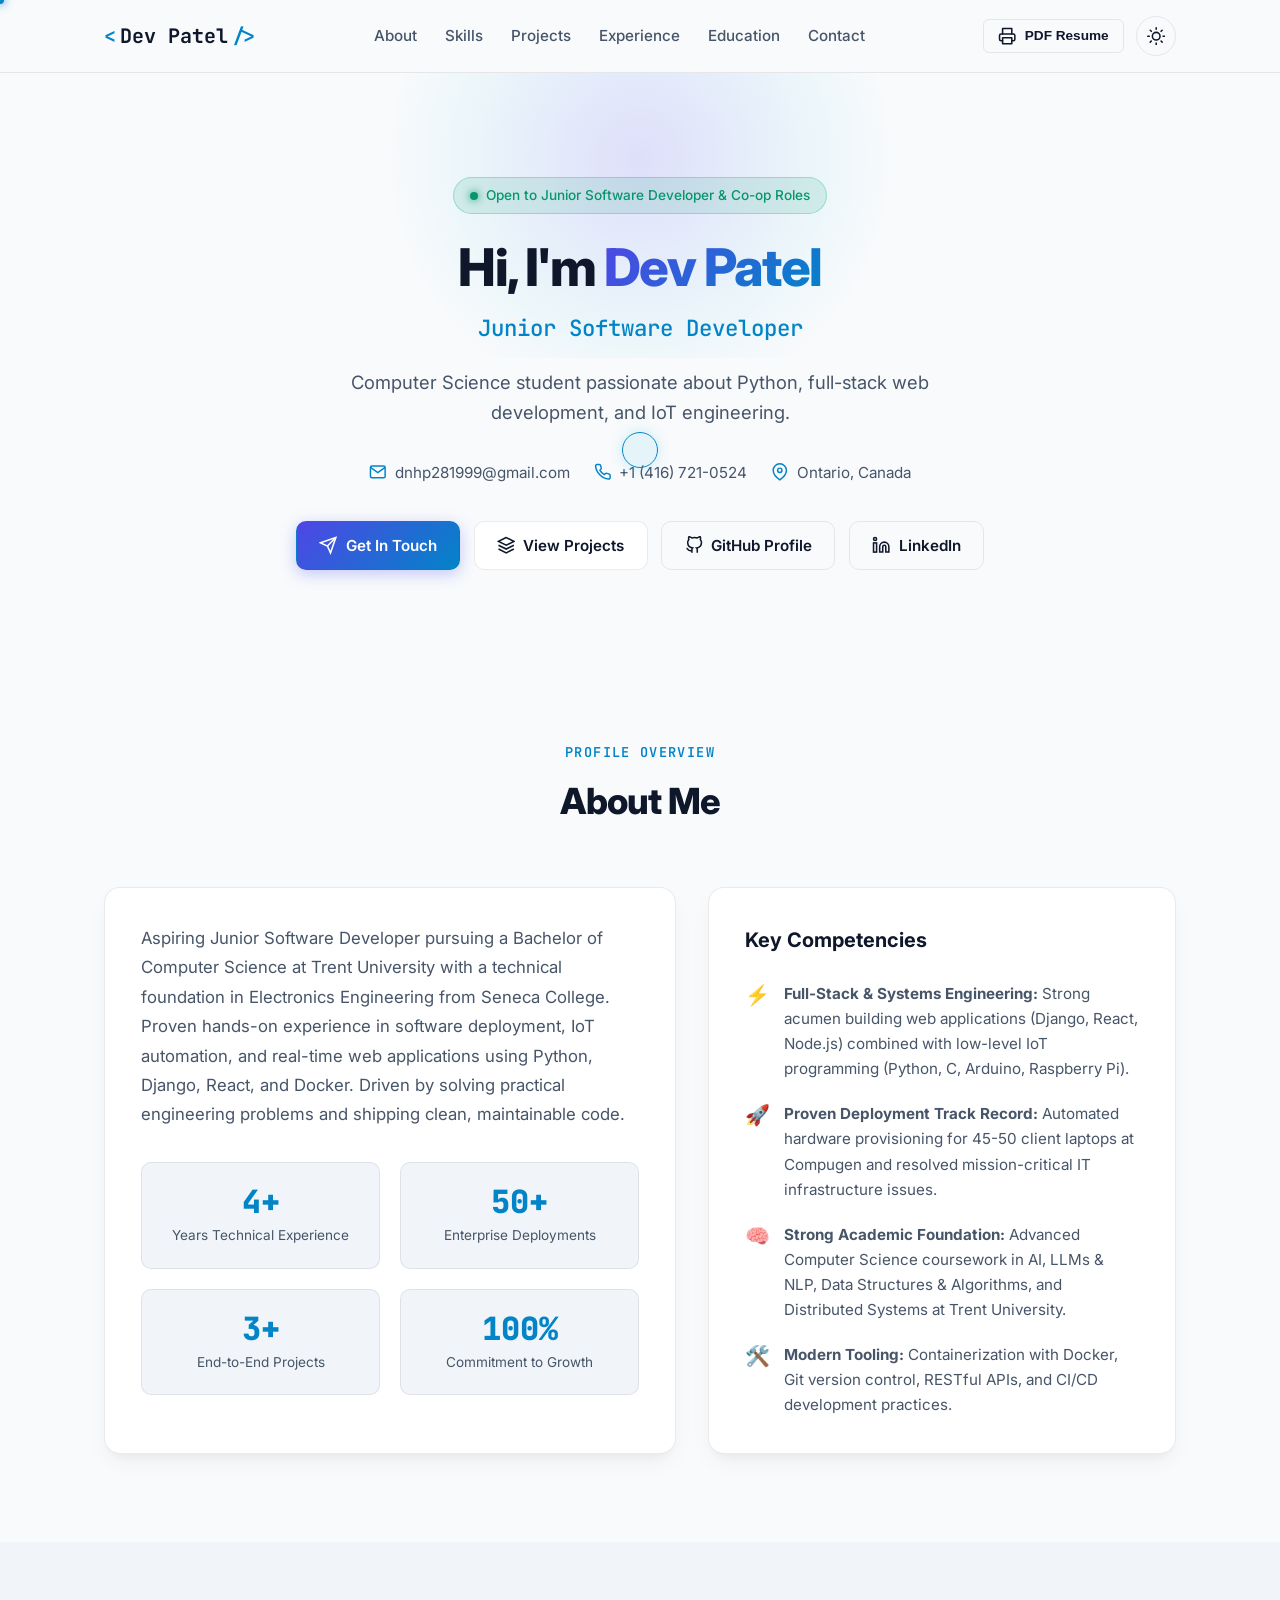
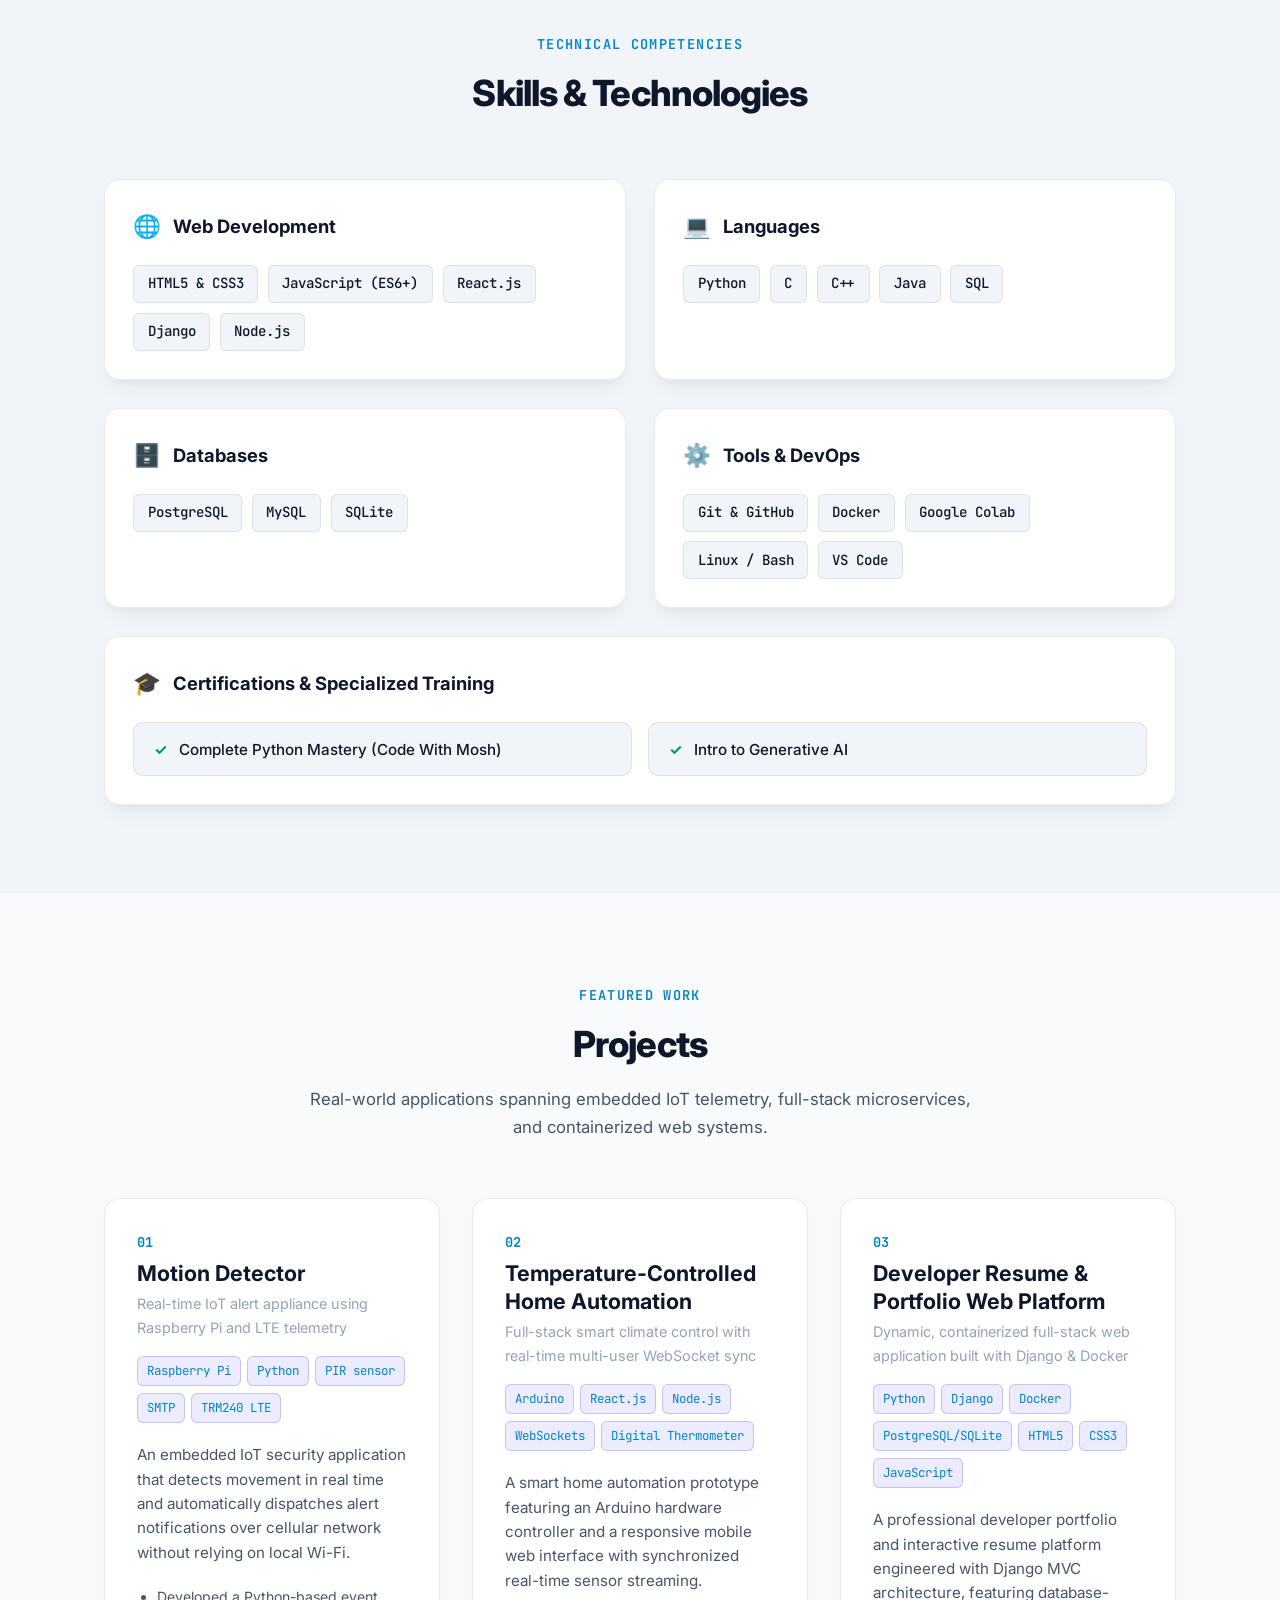
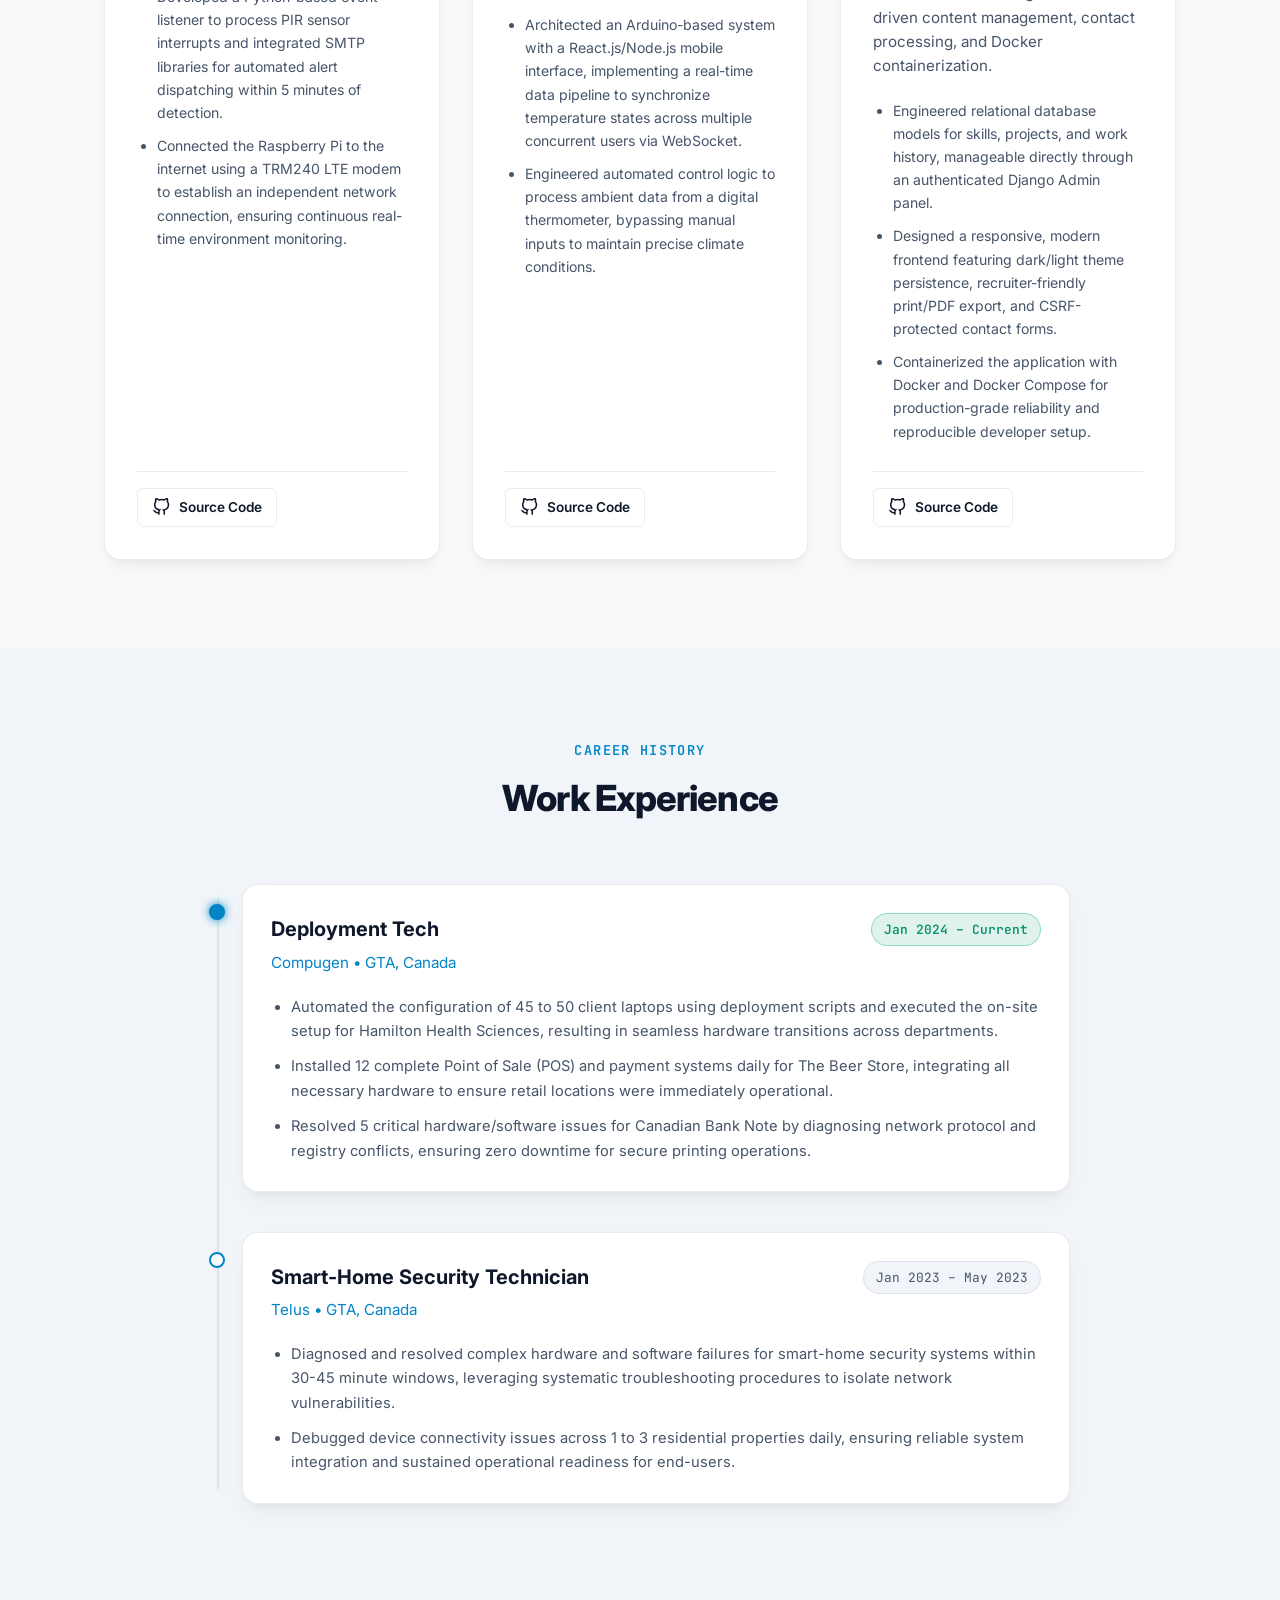
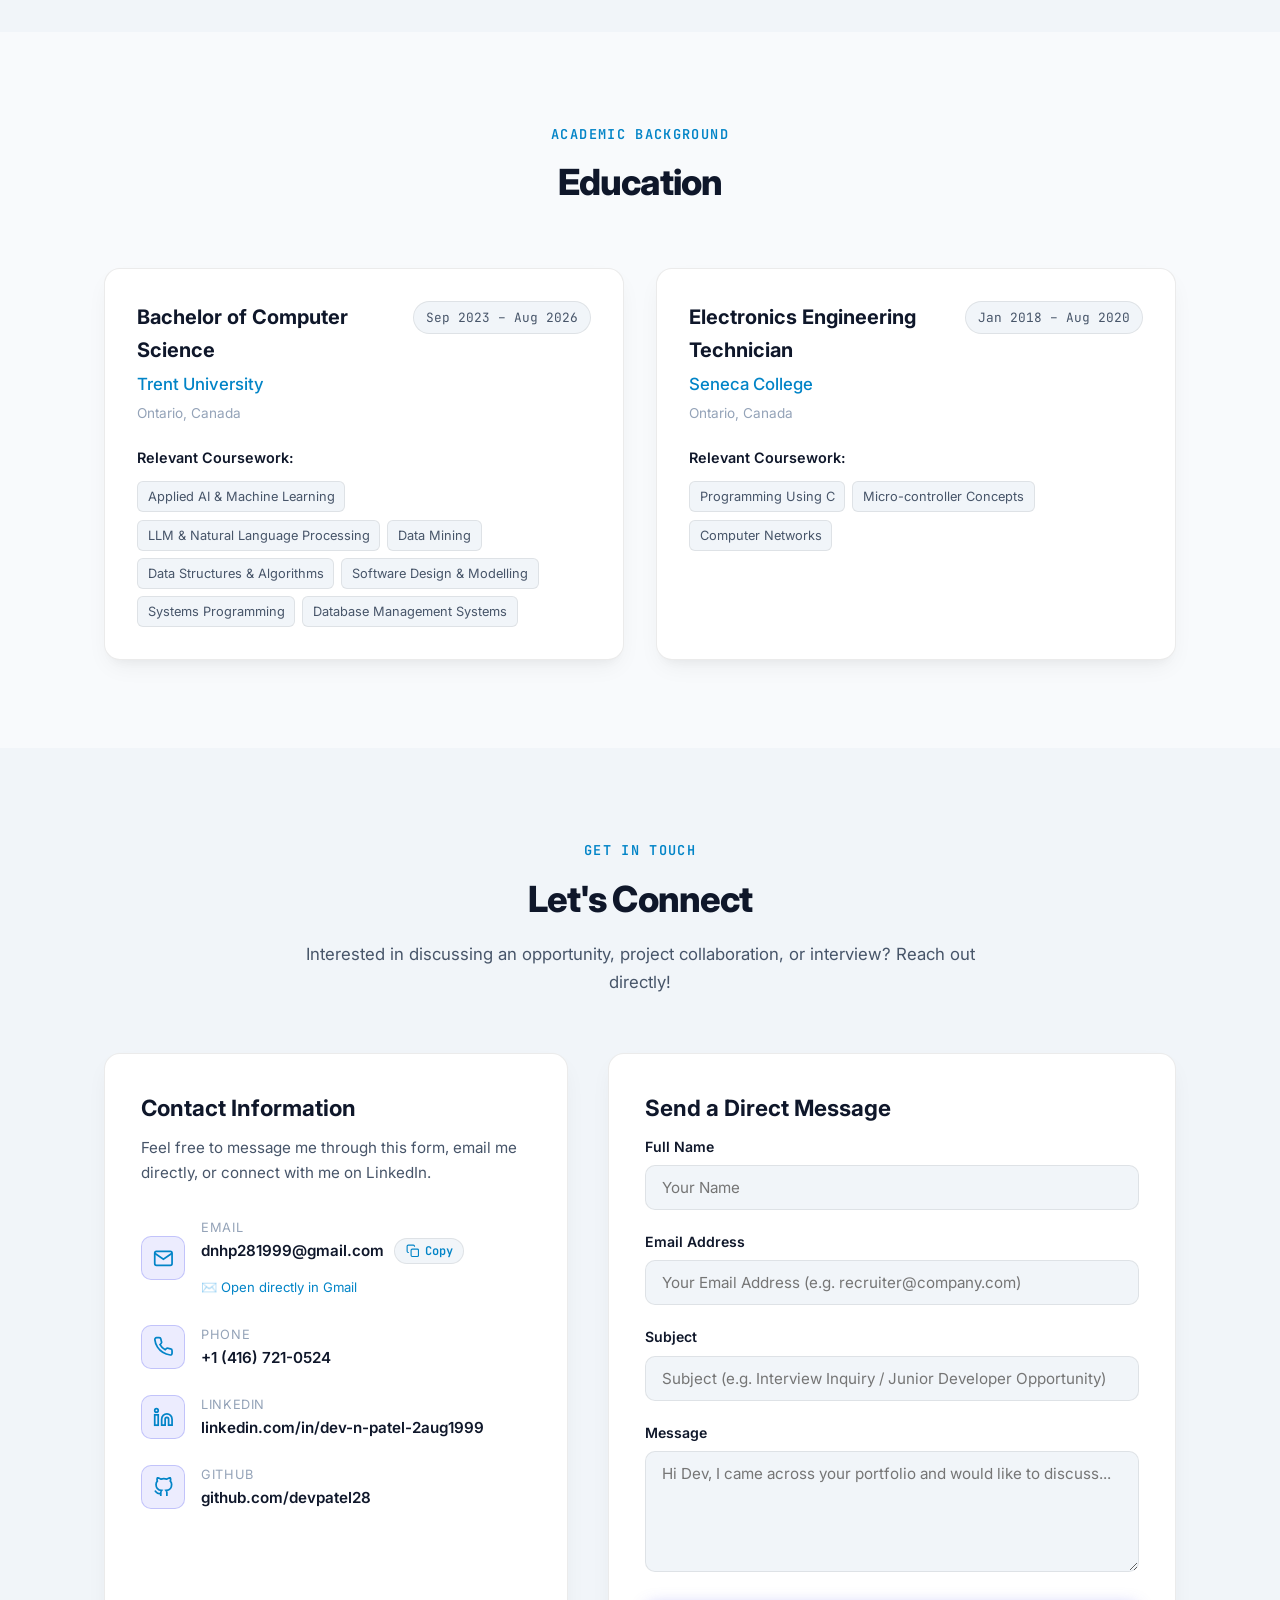
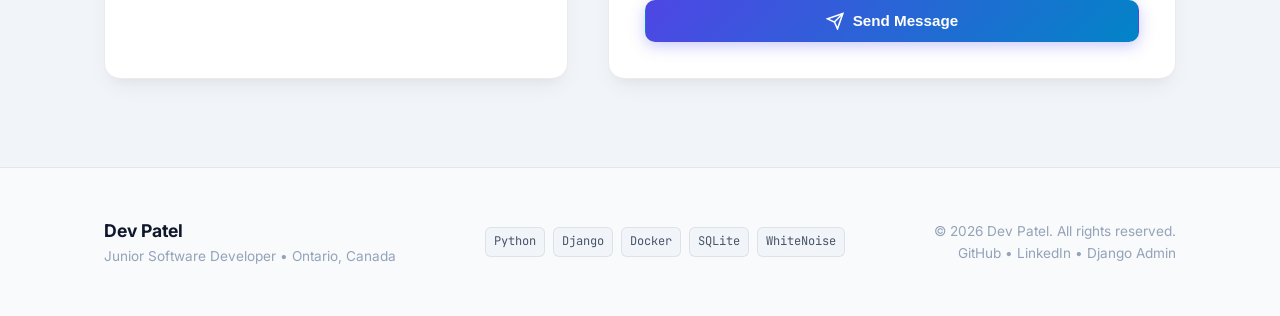
==== commit fbcd79bd: "Update name to Dev Patel, fix email contact and forwarding, add circular interactive pointer" ====
--- a/docs/index.html
+++ b/docs/index.html
@@ -4,9 +4,9 @@
 <head>
     <meta charset="UTF-8">
     <meta name="viewport" content="width=device-width, initial-scale=1.0">
-    <meta name="description" content="Dev Nareshkumar Patel - Junior Software Developer Portfolio & Interactive Resume. Computer Science student, Python developer, IoT and full-stack engineer.">
-    <meta name="author" content="Dev Nareshkumar Patel">
-    <title>Dev Nareshkumar Patel | Junior Software Developer</title>
+    <meta name="description" content="Dev Patel - Junior Software Developer Portfolio & Interactive Resume. Computer Science student, Python developer, IoT and full-stack engineer.">
+    <meta name="author" content="Dev Patel">
+    <title>Dev Patel | Junior Software Developer</title>
     
     <!-- Google Fonts -->
     <link rel="preconnect" href="https://fonts.googleapis.com">
@@ -19,6 +19,10 @@
     <link rel="stylesheet" href="./static/resume/css/print.css" media="print">
 </head>
 <body>
+    <!-- Fancy Circular Cursor Pointer -->
+    <div class="custom-cursor-follower" id="cursor-follower" aria-hidden="true"></div>
+    <div class="custom-cursor-dot" id="cursor-dot" aria-hidden="true"></div>
+
     <!-- Navigation Bar -->
     <header class="navbar-header" id="header">
         <div class="nav-container">
@@ -86,7 +90,7 @@
         </div>
 
         <h1 class="hero-title">
-            Hi, I'm <span class="gradient-text">Dev Nareshkumar Patel</span>
+            Hi, I'm <span class="gradient-text">Dev Patel</span>
         </h1>
         <h2 class="hero-subtitle">Junior Software Developer</h2>
         <p class="hero-headline">Computer Science student passionate about Python, full-stack web development, and IoT engineering.</p>
@@ -649,8 +653,21 @@
                         </div>
                         <div class="contact-details">
                             <span class="contact-label">Email</span>
-                            <a href="mailto:dnhp281999@gmail.com" class="contact-value" id="copy-email-link" title="Click to copy email">dnhp281999@gmail.com</a>
-                            <span class="copy-hint" id="copy-hint">Click to copy</span>
+                            <div class="email-actions-wrapper">
+                                <a href="mailto:dnhp281999@gmail.com" class="contact-value" id="direct-email-link" title="Click to open your email client">dnhp281999@gmail.com</a>
+                                <button type="button" class="copy-pill-btn" id="btn-copy-email" title="Copy email address to clipboard">
+                                    <svg class="copy-icon" viewBox="0 0 24 24" fill="none" stroke="currentColor" stroke-width="2">
+                                        <rect x="9" y="9" width="13" height="13" rx="2" ry="2"></rect>
+                                        <path d="M5 15H4a2 2 0 0 1-2-2V4a2 2 0 0 1 2-2h9a2 2 0 0 1 2 2v1"></path>
+                                    </svg>
+                                    <span id="copy-text">Copy</span>
+                                </button>
+                            </div>
+                            <div class="email-alternatives">
+                                <a href="https://mail.google.com/mail/?view=cm&fs=1&to=dnhp281999@gmail.com&su=Junior%20Software%20Developer%20Opportunity" target="_blank" rel="noopener" class="gmail-direct-link">
+                                    ✉️ Open directly in Gmail
+                                </a>
+                            </div>
                         </div>
                     </div>
 
@@ -676,7 +693,7 @@
                         </div>
                         <div class="contact-details">
                             <span class="contact-label">LinkedIn</span>
-                            <a href="https://linkedin.com/in/dev-n-patel-2aug1999/" target="_blank" rel="noopener" class="contact-value">dev-n-patel-2aug1999</a>
+                            <a href="https://linkedin.com/in/dev-n-patel-2aug1999/" target="_blank" rel="noopener" class="contact-value">linkedin.com/in/dev-n-patel-2aug1999</a>
                         </div>
                     </div>
 
@@ -698,7 +715,7 @@
             <div class="contact-form-card">
                 <h3 class="contact-card-title">Send a Direct Message</h3>
                 <form method="POST" action="mailto:dnhp281999@gmail.com" class="resume-contact-form">
-                    <input type="hidden" name="csrfmiddlewaretoken" value="iB1dlsQI5srM5yVNeJf4EE4aTOehwrF6QcA2lzUcAECiwaiGAtTYWmLoswB36LAz">
+                    <input type="hidden" name="csrfmiddlewaretoken" value="vLPSFCDJigc3TUqIyDHxsbfQ5wcd7Il6bszQ3p8oiUGmajj3CPscCPjCNjNggSZd">
                     <div class="form-group">
                         <label for="id_name" class="form-label">Full Name</label>
                         <input type="text" name="name" class="form-input" placeholder="Your Name" required maxlength="100" id="id_name">
@@ -739,7 +756,7 @@
     <footer class="footer">
         <div class="container footer-content">
             <div class="footer-left">
-                <p class="footer-title">Dev Nareshkumar Patel</p>
+                <p class="footer-title">Dev Patel</p>
                 <p class="footer-sub">Junior Software Developer &bull; Ontario, Canada</p>
             </div>
             <div class="footer-tech">
@@ -750,7 +767,7 @@
                 <span class="tech-tag">WhiteNoise</span>
             </div>
             <div class="footer-right">
-                <p>&copy; 2026 Dev Nareshkumar Patel. All rights reserved.</p>
+                <p>&copy; 2026 Dev Patel. All rights reserved.</p>
                 <div class="footer-links">
                     <a href="https://github.com/devpatel28" target="_blank" rel="noopener">GitHub</a> &bull;
                     <a href="https://linkedin.com/in/dev-n-patel-2aug1999/" target="_blank" rel="noopener">LinkedIn</a> &bull;
--- a/docs/static/resume/css/style.css
+++ b/docs/static/resume/css/style.css
@@ -1,5 +1,5 @@
 /* ==========================================================================
-   Dev Nareshkumar Patel - Portfolio & Resume Stylesheet
+   Dev Patel - Portfolio & Resume Stylesheet
    Modern, Accessible, Responsive with Dark & Light Themes
    ========================================================================== */
 
@@ -1126,3 +1126,165 @@
     }
 }
 
+/* ==========================================================================
+   Interactive Email Actions
+   ========================================================================== */
+.email-actions-wrapper {
+    display: flex;
+    align-items: center;
+    gap: 0.65rem;
+    margin-bottom: 0.35rem;
+    flex-wrap: wrap;
+}
+
+.copy-pill-btn {
+    display: inline-flex;
+    align-items: center;
+    gap: 0.35rem;
+    padding: 0.25rem 0.65rem;
+    border-radius: var(--radius-full);
+    background: var(--bg-secondary);
+    border: 1px solid var(--border-color);
+    color: var(--brand-accent);
+    font-size: 0.75rem;
+    font-family: var(--font-mono);
+    font-weight: 600;
+    cursor: pointer;
+    transition: all 0.2s ease;
+}
+
+.copy-pill-btn:hover {
+    background: rgba(6, 182, 212, 0.15);
+    border-color: var(--brand-accent);
+    transform: translateY(-1px);
+}
+
+.copy-icon {
+    width: 0.85rem;
+    height: 0.85rem;
+}
+
+.email-alternatives {
+    margin-top: 0.25rem;
+}
+
+.gmail-direct-link {
+    font-size: 0.82rem;
+    color: var(--brand-accent);
+    display: inline-flex;
+    align-items: center;
+    gap: 0.35rem;
+    transition: opacity 0.2s ease;
+}
+
+.gmail-direct-link:hover {
+    text-decoration: underline;
+    opacity: 0.85;
+}
+
+.form-footer-hint {
+    margin-top: 1.25rem;
+    text-align: center;
+    font-size: 0.9rem;
+    color: var(--text-secondary);
+}
+
+.mail-client-link {
+    color: var(--brand-accent);
+    font-weight: 600;
+    margin-left: 0.35rem;
+}
+
+.mail-client-link:hover {
+    text-decoration: underline;
+}
+
+/* ==========================================================================
+   Fancy Circular Pointer (Mouse Cursor)
+   ========================================================================== */
+@media (pointer: fine) {
+    /* Hide the default OS arrow cursor for that sleek custom feel */
+    body, a, button, input, textarea, select, [role="button"] {
+        cursor: none !important;
+    }
+
+    /* The Center Pinpoint Dot */
+    .custom-cursor-dot {
+        position: fixed;
+        top: 0;
+        left: 0;
+        width: 8px;
+        height: 8px;
+        background-color: var(--brand-accent);
+        border-radius: 50%;
+        pointer-events: none;
+        z-index: 999999;
+        transform: translate(-50%, -50%);
+        transition: opacity 0.2s ease, transform 0.1s ease;
+        box-shadow: 0 0 10px var(--brand-accent);
+    }
+
+    /* The Smooth Outer Circular Ring */
+    .custom-cursor-follower {
+        position: fixed;
+        top: 0;
+        left: 0;
+        width: 36px;
+        height: 36px;
+        border: 1.5px solid var(--brand-accent);
+        background-color: rgba(6, 182, 212, 0.08);
+        border-radius: 50%;
+        pointer-events: none;
+        z-index: 999998;
+        transform: translate(-50%, -50%);
+        transition: width 0.28s cubic-bezier(0.2, 0.9, 0.3, 1),
+                    height 0.28s cubic-bezier(0.2, 0.9, 0.3, 1),
+                    border-color 0.25s ease,
+                    background-color 0.25s ease,
+                    box-shadow 0.25s ease,
+                    opacity 0.25s ease;
+        box-shadow: 0 0 14px rgba(6, 182, 212, 0.2);
+    }
+
+    /* Hover State (enlarges circle over links, buttons, cards) */
+    .custom-cursor-follower.is-hovering {
+        width: 58px;
+        height: 58px;
+        background-color: rgba(99, 102, 241, 0.16);
+        border-color: var(--brand-primary);
+        box-shadow: 0 0 22px rgba(99, 102, 241, 0.45);
+    }
+
+    /* Active Click State (subtle pinch pulse) */
+    .custom-cursor-follower.is-clicking {
+        width: 26px;
+        height: 26px;
+        background-color: rgba(6, 182, 212, 0.35);
+        border-color: #ffffff;
+    }
+
+    /* Typing State (turns circle into vertical beam inside textboxes) */
+    .custom-cursor-follower.is-typing {
+        width: 4px;
+        height: 28px;
+        border-radius: 2px;
+        background-color: var(--brand-accent);
+        border: none;
+        box-shadow: 0 0 10px var(--brand-accent);
+    }
+
+    /* Hidden when cursor leaves window */
+    .custom-cursor-dot.is-hidden,
+    .custom-cursor-follower.is-hidden {
+        opacity: 0;
+    }
+}
+
+/* Touchscreens (Phones/Tablets) - Keep native touch */
+@media (pointer: coarse), (hover: none) {
+    .custom-cursor-dot,
+    .custom-cursor-follower {
+        display: none !important;
+    }
+}
+
--- a/docs/static/resume/css/print.css
+++ b/docs/static/resume/css/print.css
@@ -1,5 +1,5 @@
 /* ==========================================================================
-   Dev Nareshkumar Patel - Print / PDF Resume Stylesheet
+   Dev Patel - Print / PDF Resume Stylesheet
    Optimized for 1-2 Page Clean Executive & Technical Formatting
    ========================================================================== */
 
@@ -42,7 +42,7 @@
         margin: 0 !important;
     }
 
-    /* Print Header (Dev Nareshkumar Patel) */
+    /* Print Header (Dev Patel) */
     .hero-section {
         padding: 0 0 10pt 0 !important;
         border-bottom: 1.5pt solid #000000 !important;
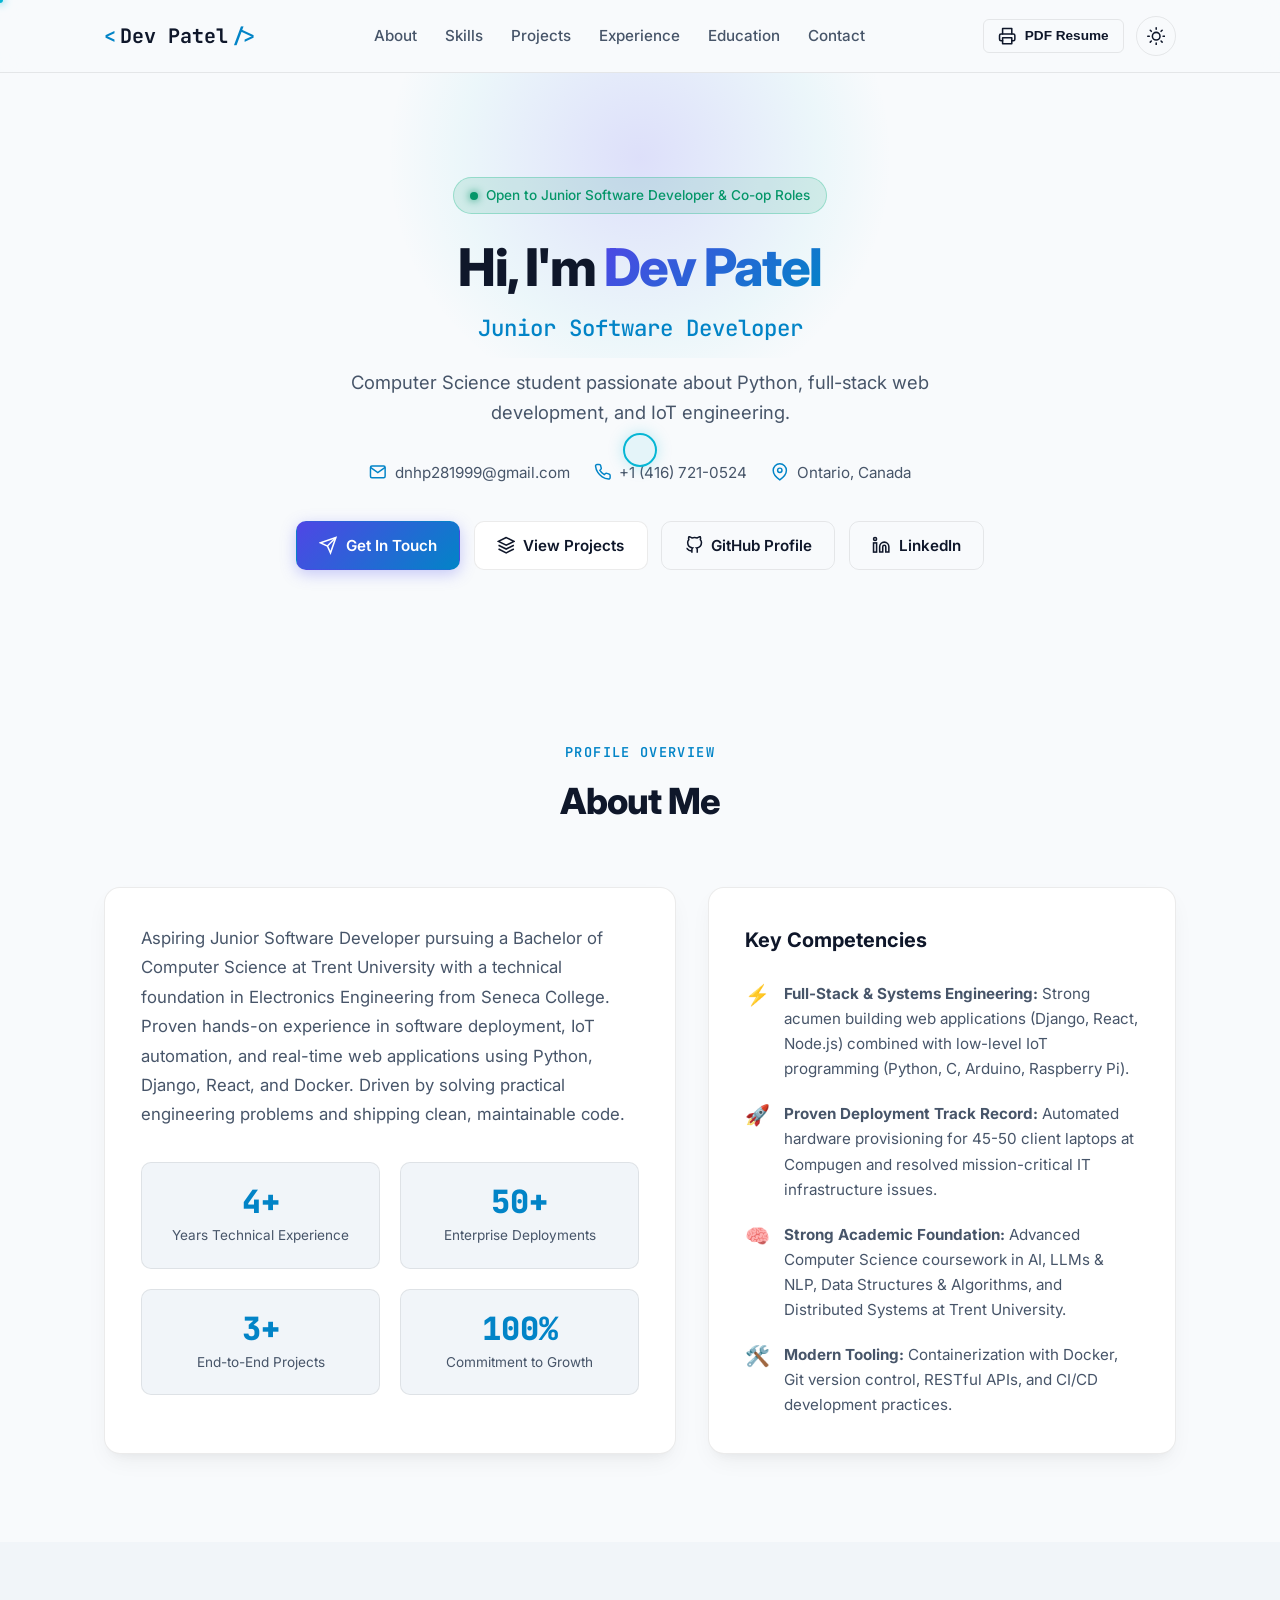
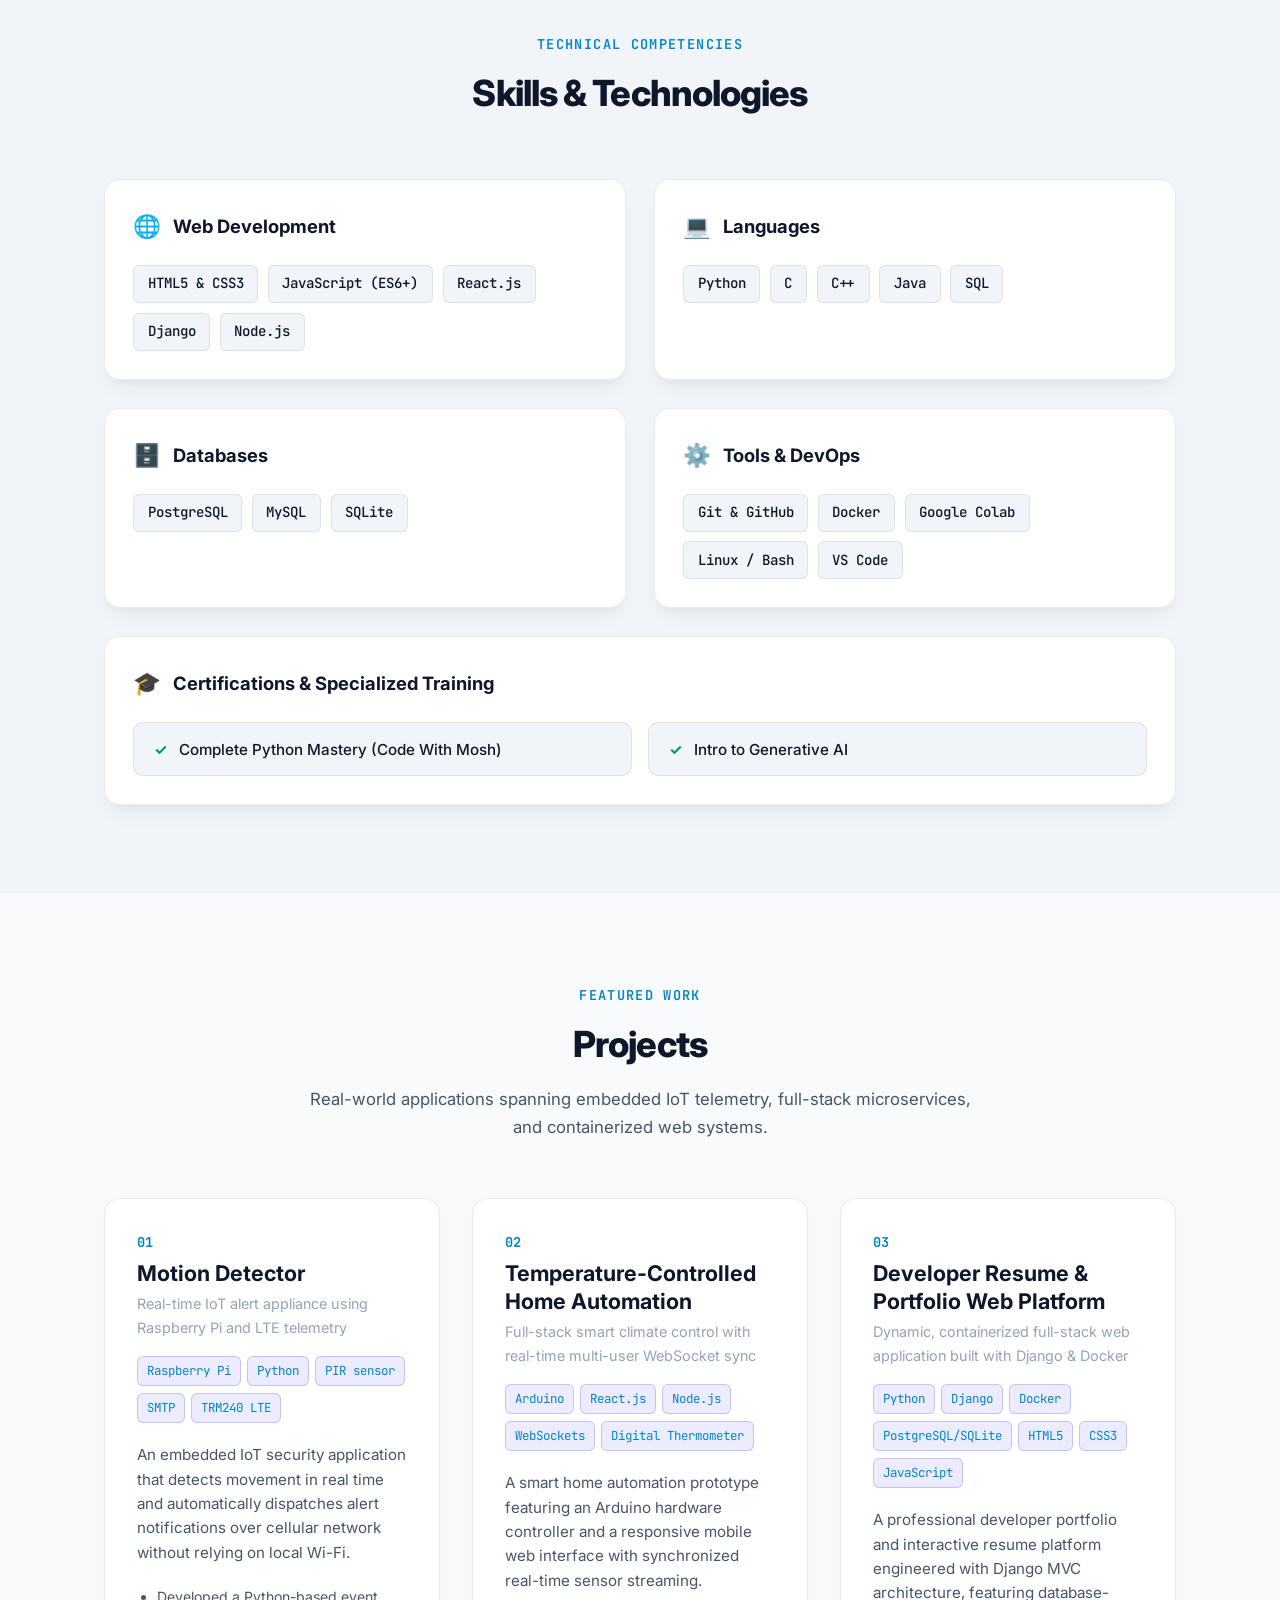
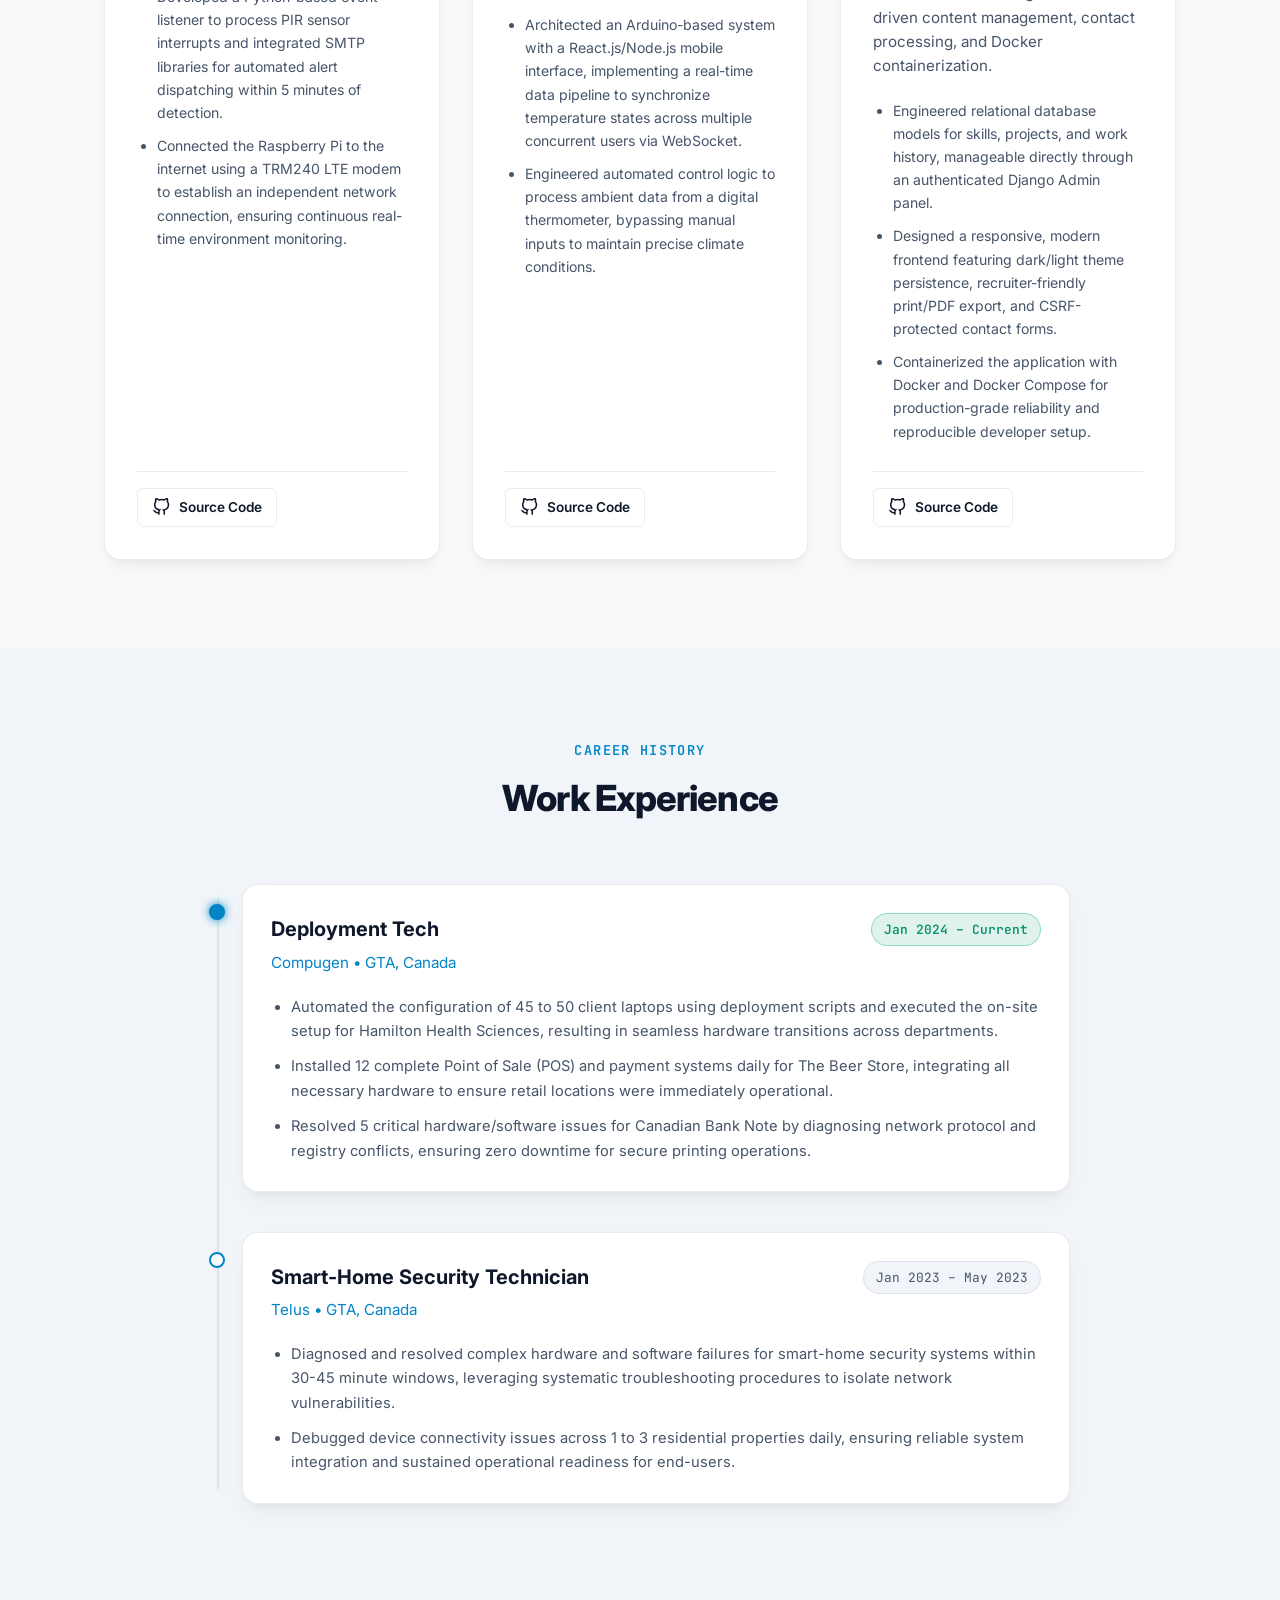
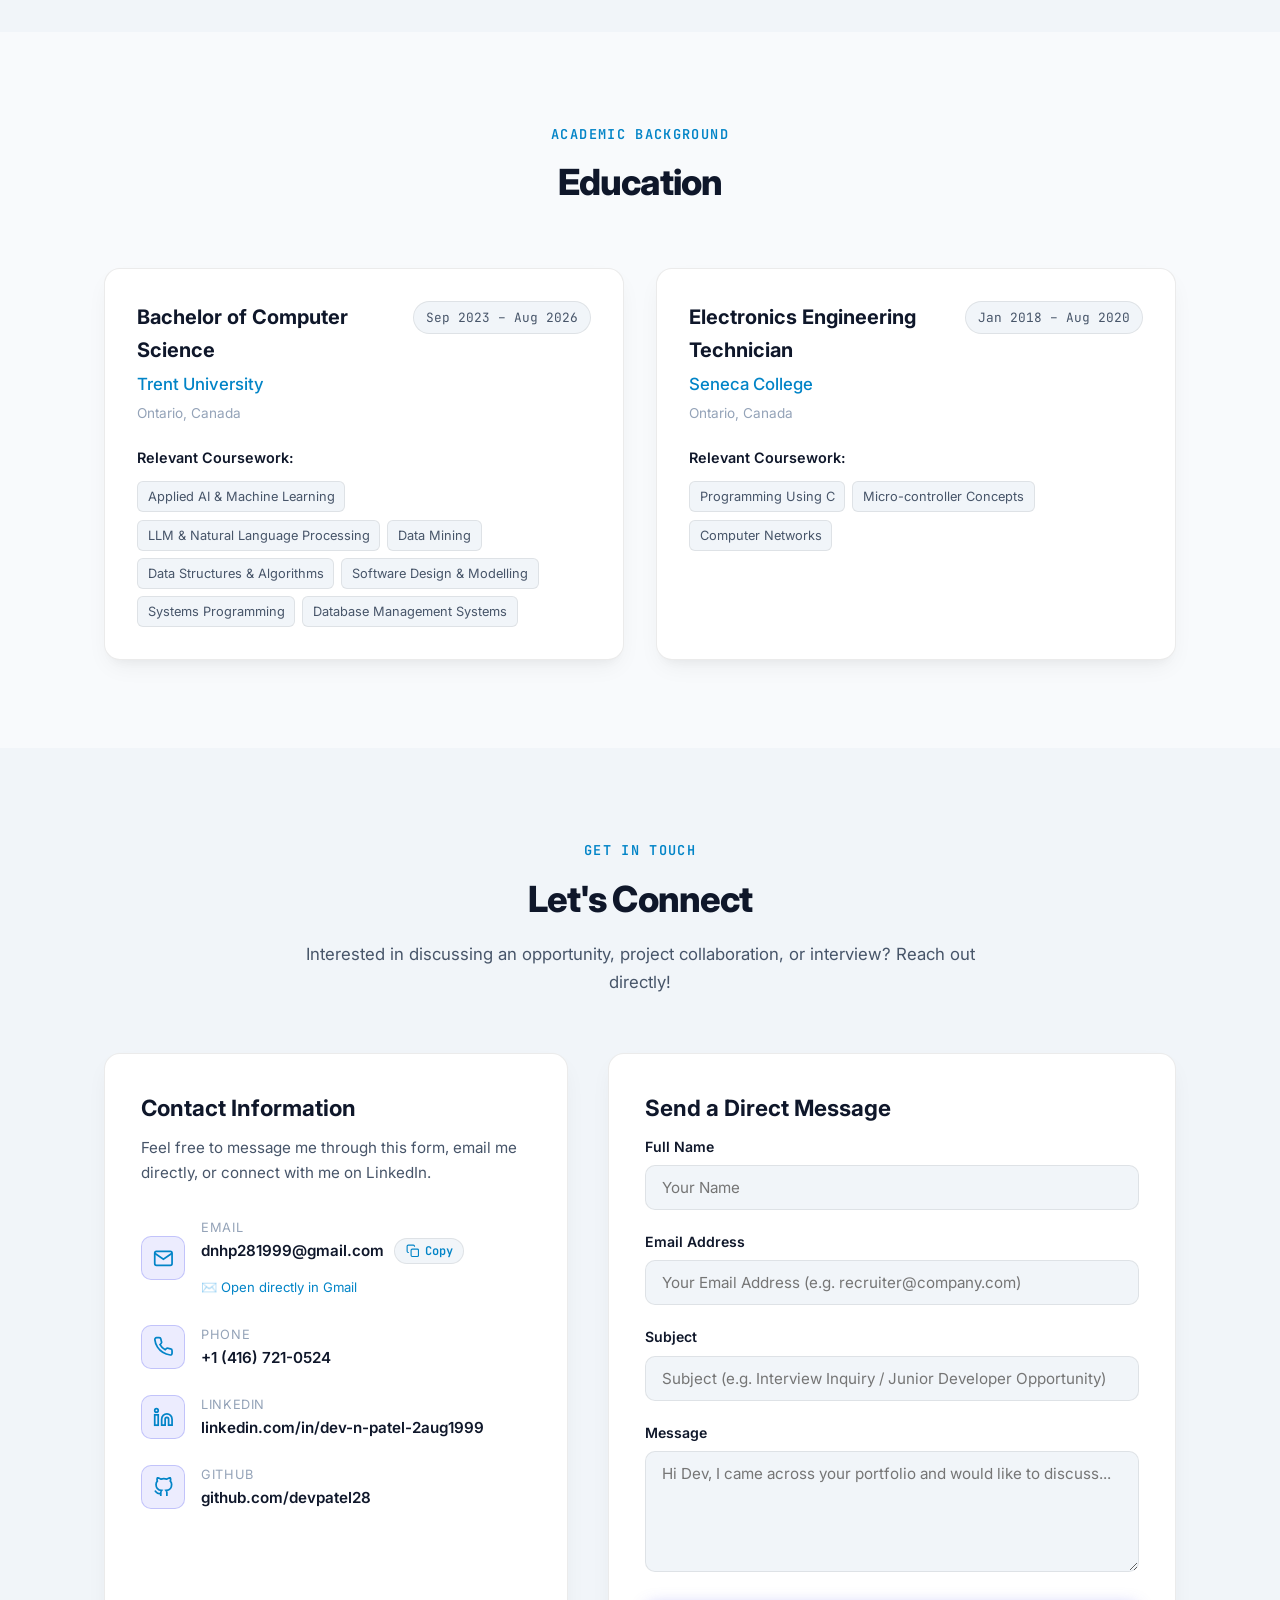
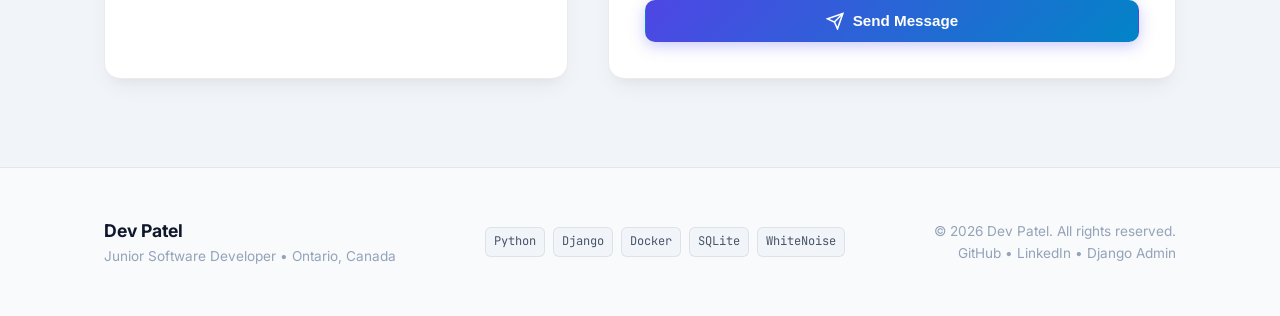
==== commit cc2c8b13: "Force Dev Patel name display, inline circular cursor styles, and add cache-busters" ====
--- a/docs/index.html
+++ b/docs/index.html
@@ -13,10 +13,79 @@
     <link rel="preconnect" href="https://fonts.gstatic.com" crossorigin>
     <link href="https://fonts.googleapis.com/css2?family=Inter:wght@300;400;500;600;700;800&family=JetBrains+Mono:wght@400;500;600&display=swap" rel="stylesheet">
     
-    <!-- Main Style -->
-    <link rel="stylesheet" href="./static/resume/css/style.css">
+    <!-- Main Style (with cache buster) -->
+    <link rel="stylesheet" href="./static/resume/css/style.css?v=3">
     <!-- Print Style for Recruiters -->
-    <link rel="stylesheet" href="./static/resume/css/print.css" media="print">
+    <link rel="stylesheet" href="./static/resume/css/print.css?v=3" media="print">
+
+    <style>
+        /* Fallback / Instant Circular Cursor Pointer */
+        @media (pointer: fine) {
+            html, body, a, button, input, textarea, select, [role="button"], .btn, .project-card, .skill-tag {
+                cursor: none !important;
+            }
+
+            .custom-cursor-dot {
+                position: fixed;
+                top: 0;
+                left: 0;
+                width: 6px;
+                height: 6px;
+                background-color: #06b6d4;
+                border-radius: 50%;
+                pointer-events: none;
+                z-index: 9999999;
+                transform: translate(-50%, -50%);
+                box-shadow: 0 0 10px #06b6d4;
+                transition: opacity 0.2s ease;
+            }
+
+            .custom-cursor-follower {
+                position: fixed;
+                top: 0;
+                left: 0;
+                width: 34px;
+                height: 34px;
+                border: 2px solid #06b6d4;
+                background-color: rgba(6, 182, 212, 0.08);
+                border-radius: 50%;
+                pointer-events: none;
+                z-index: 9999998;
+                transform: translate(-50%, -50%);
+                box-shadow: 0 0 15px rgba(6, 182, 212, 0.25);
+                transition: width 0.25s cubic-bezier(0.2, 0.9, 0.3, 1),
+                            height 0.25s cubic-bezier(0.2, 0.9, 0.3, 1),
+                            background-color 0.2s ease,
+                            border-color 0.2s ease,
+                            box-shadow 0.2s ease,
+                            opacity 0.2s ease;
+            }
+
+            .custom-cursor-follower.is-hovering {
+                width: 54px;
+                height: 54px;
+                background-color: rgba(99, 102, 241, 0.18);
+                border-color: #6366f1;
+                box-shadow: 0 0 24px rgba(99, 102, 241, 0.5);
+            }
+
+            .custom-cursor-follower.is-clicking {
+                width: 22px;
+                height: 22px;
+                background-color: rgba(6, 182, 212, 0.4);
+                border-color: #ffffff;
+            }
+
+            .custom-cursor-follower.is-typing {
+                width: 4px;
+                height: 28px;
+                border-radius: 2px;
+                background-color: #06b6d4;
+                border: none;
+                box-shadow: 0 0 10px #06b6d4;
+            }
+        }
+    </style>
 </head>
 <body>
     <!-- Fancy Circular Cursor Pointer -->
@@ -715,7 +784,7 @@
             <div class="contact-form-card">
                 <h3 class="contact-card-title">Send a Direct Message</h3>
                 <form method="POST" action="mailto:dnhp281999@gmail.com" class="resume-contact-form">
-                    <input type="hidden" name="csrfmiddlewaretoken" value="vLPSFCDJigc3TUqIyDHxsbfQ5wcd7Il6bszQ3p8oiUGmajj3CPscCPjCNjNggSZd">
+                    <input type="hidden" name="csrfmiddlewaretoken" value="TW8lFkTcBzgFjVsW5dU7jXcHhmSBNYHnXnaBerJqVsjMr9pKJEhZ4jXYeUT8EyJV">
                     <div class="form-group">
                         <label for="id_name" class="form-label">Full Name</label>
                         <input type="text" name="name" class="form-input" placeholder="Your Name" required maxlength="100" id="id_name">
@@ -778,7 +847,7 @@
     </footer>
 
     <!-- Main JavaScript -->
-    <script src="./static/resume/js/main.js"></script>
+    <script src="./static/resume/js/main.js?v=3"></script>
 </body>
 </html>
 
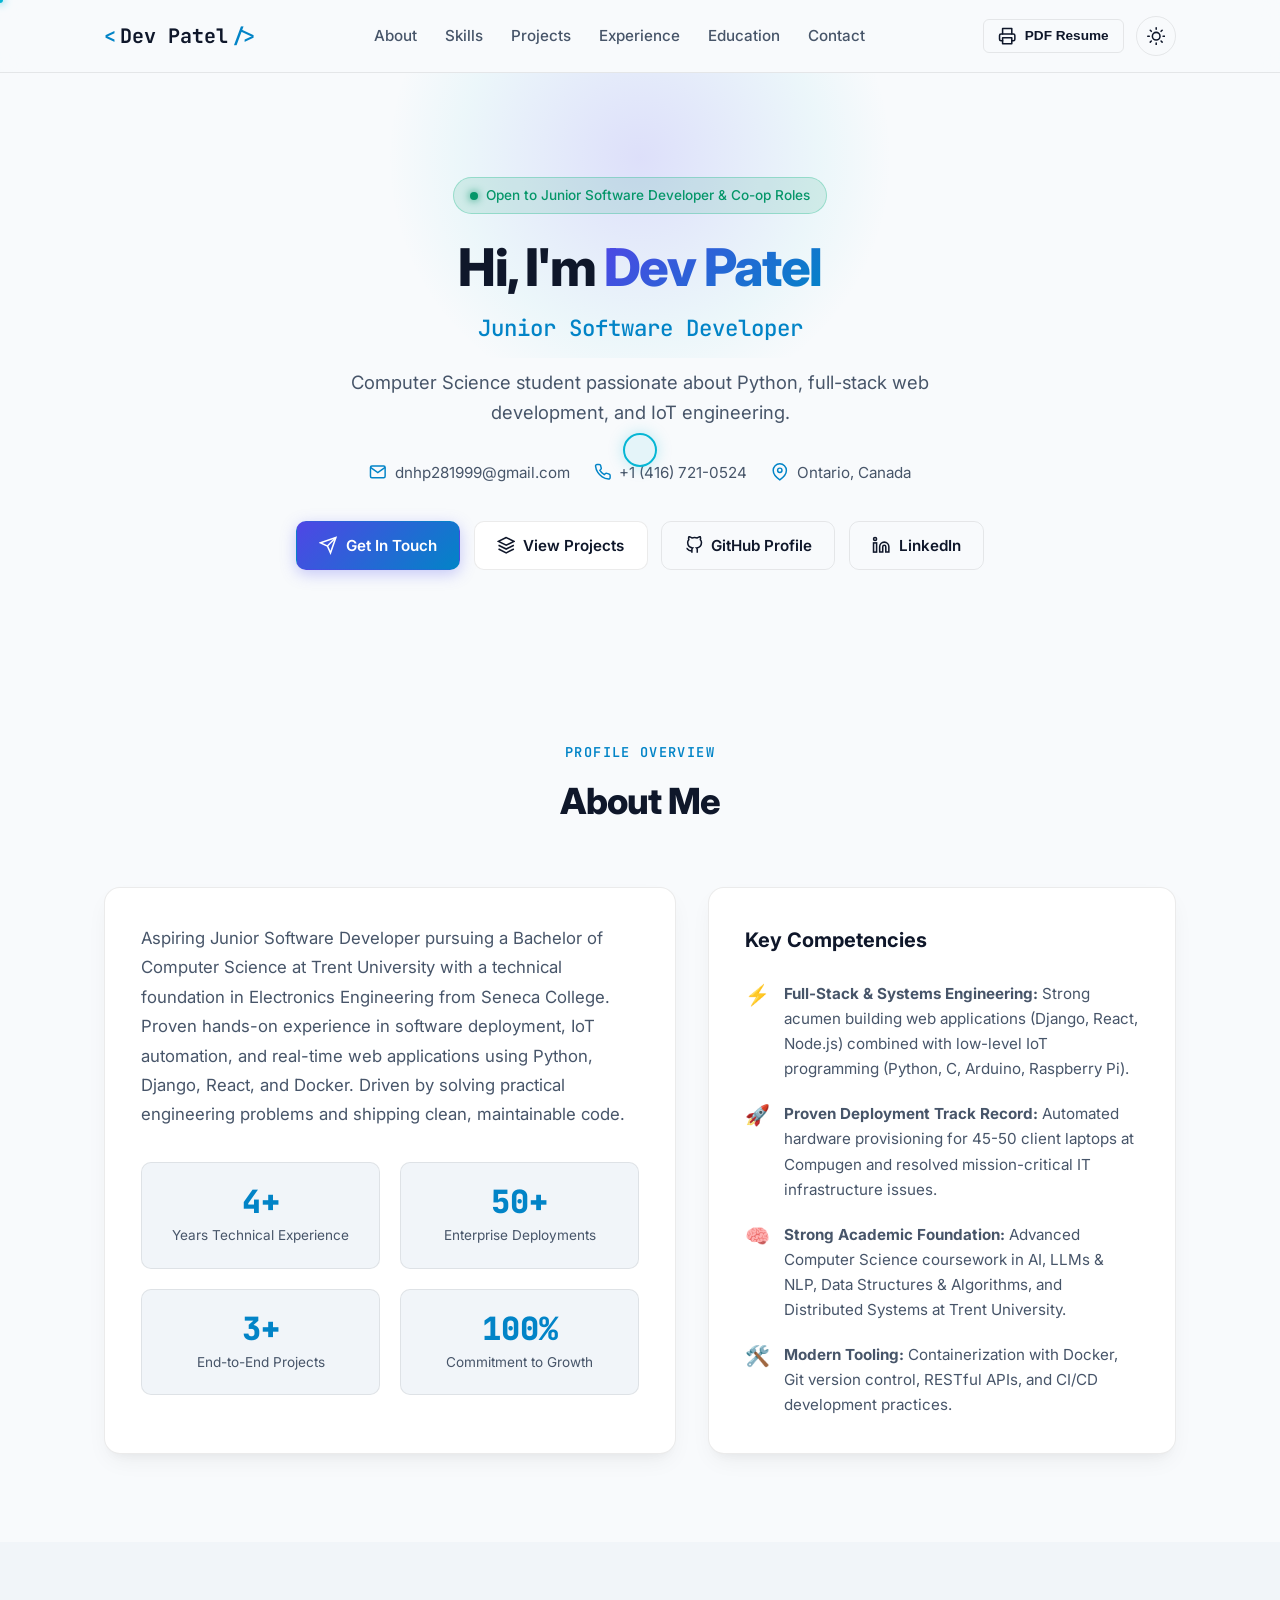
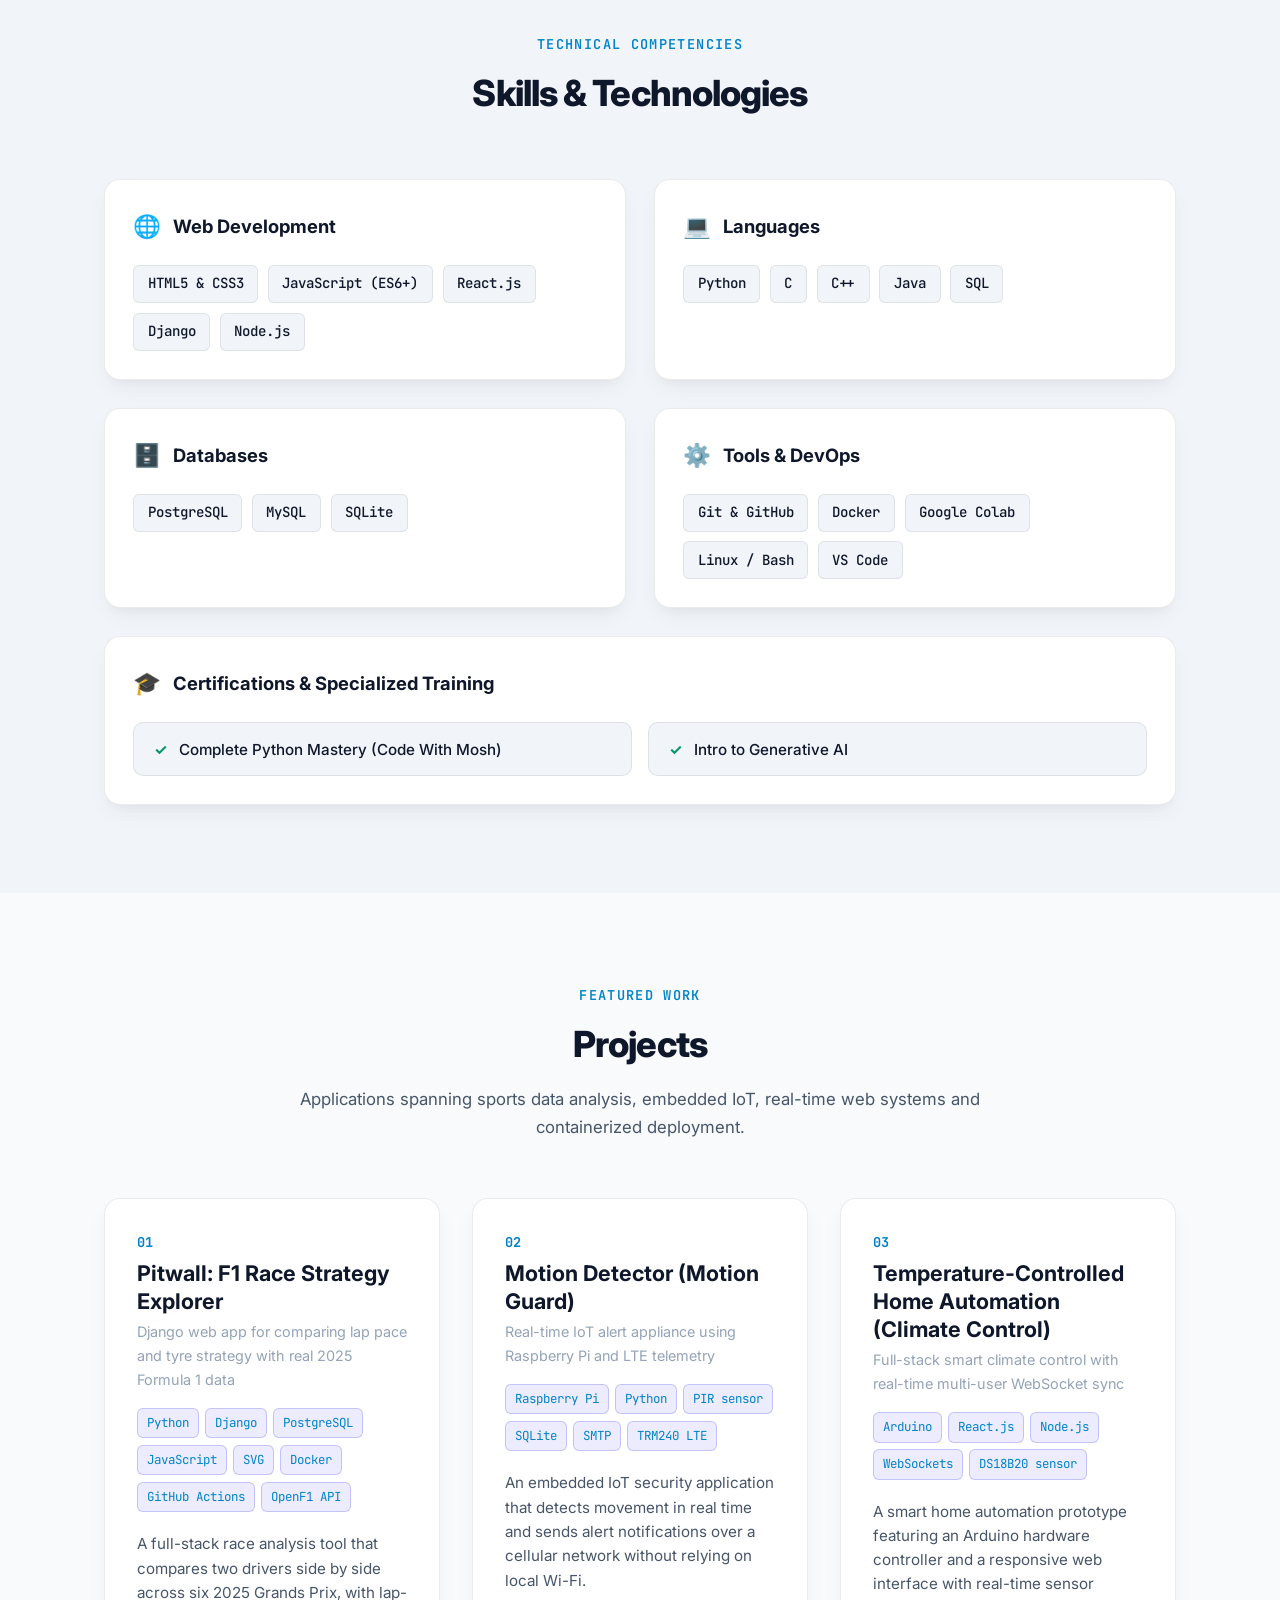
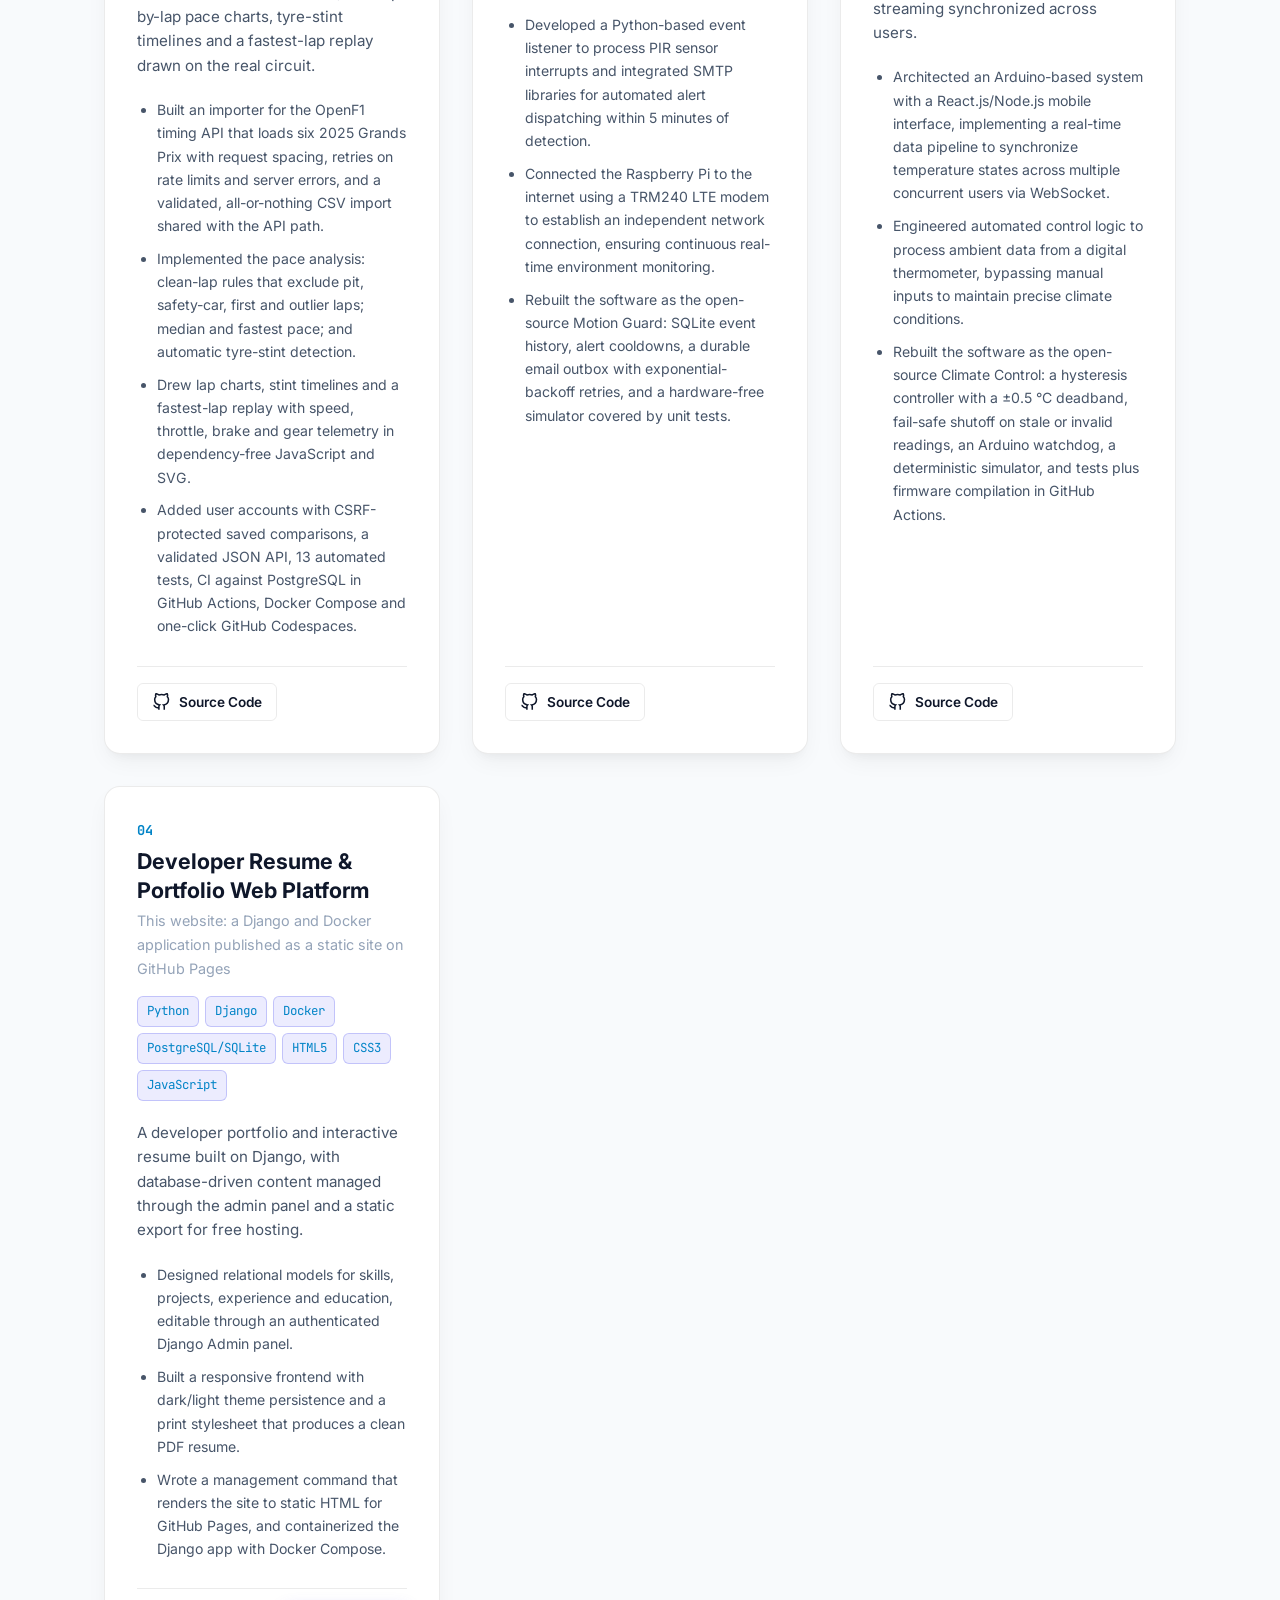
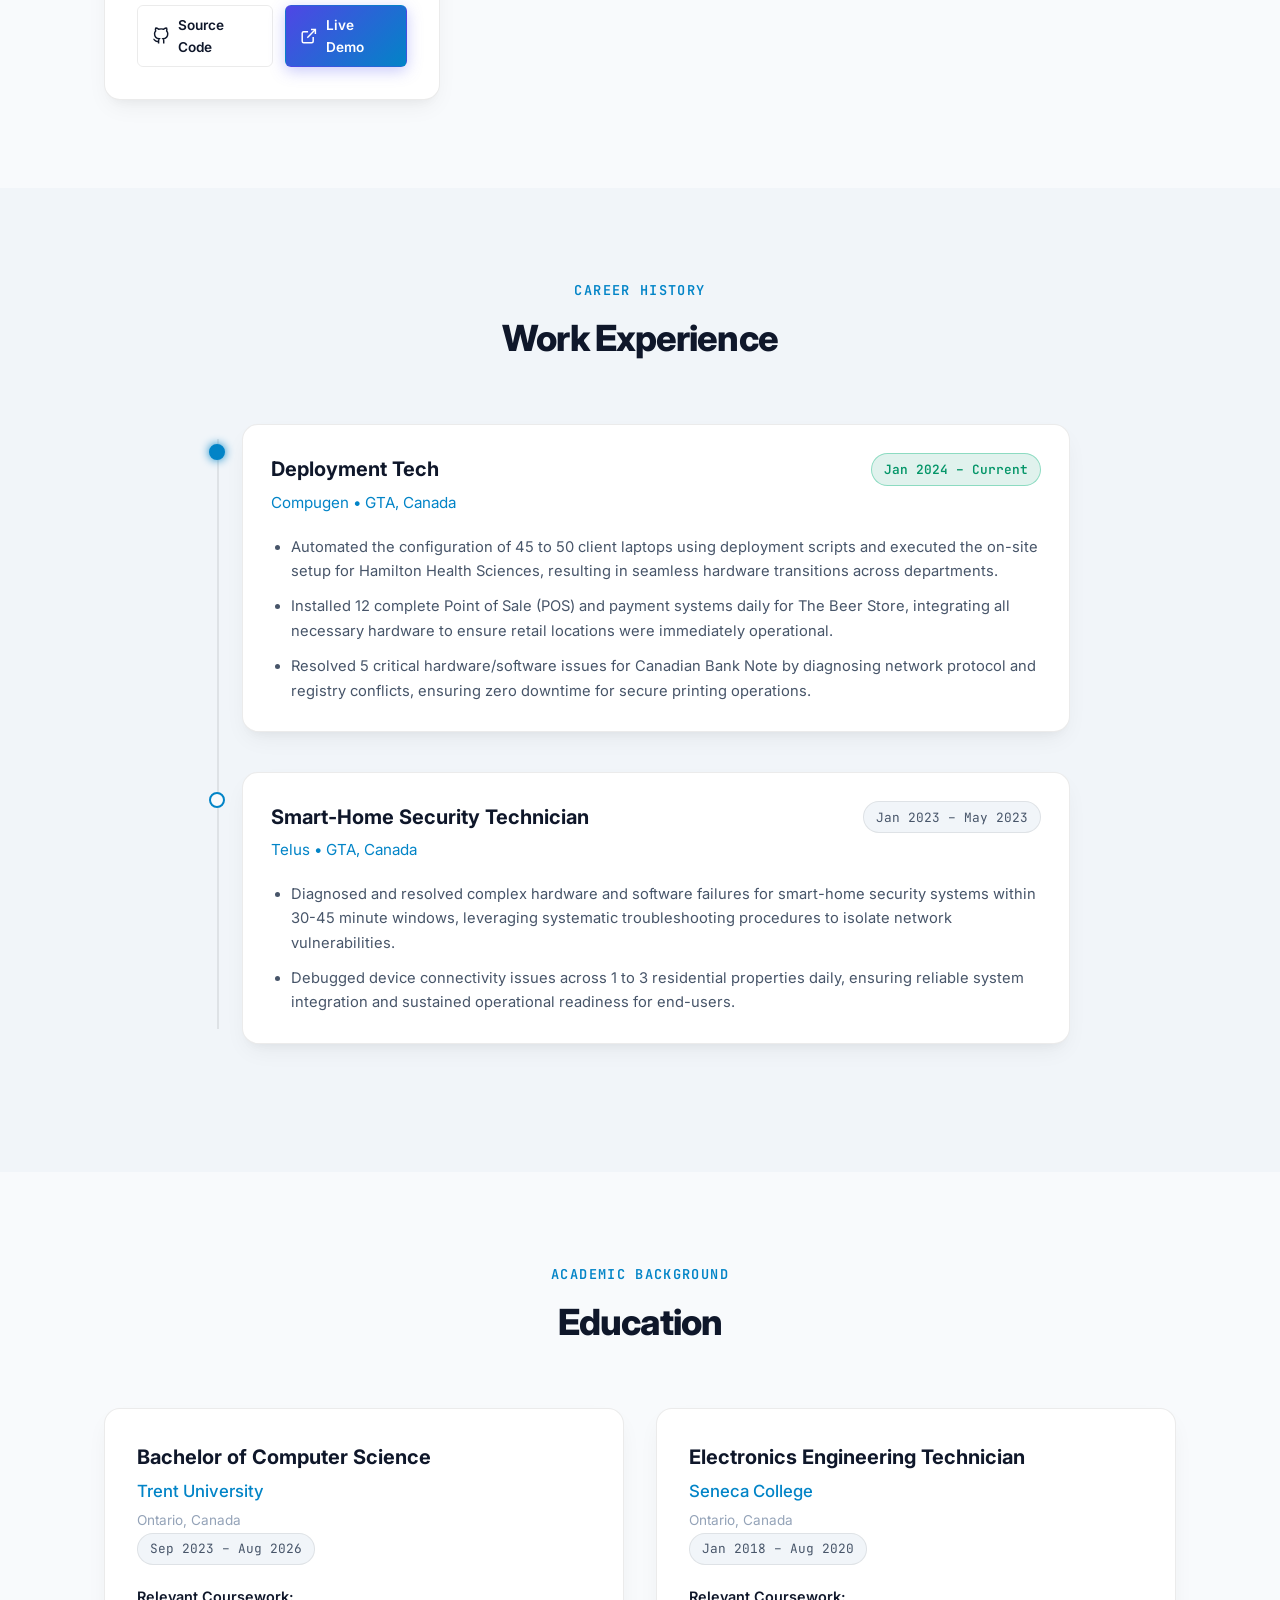
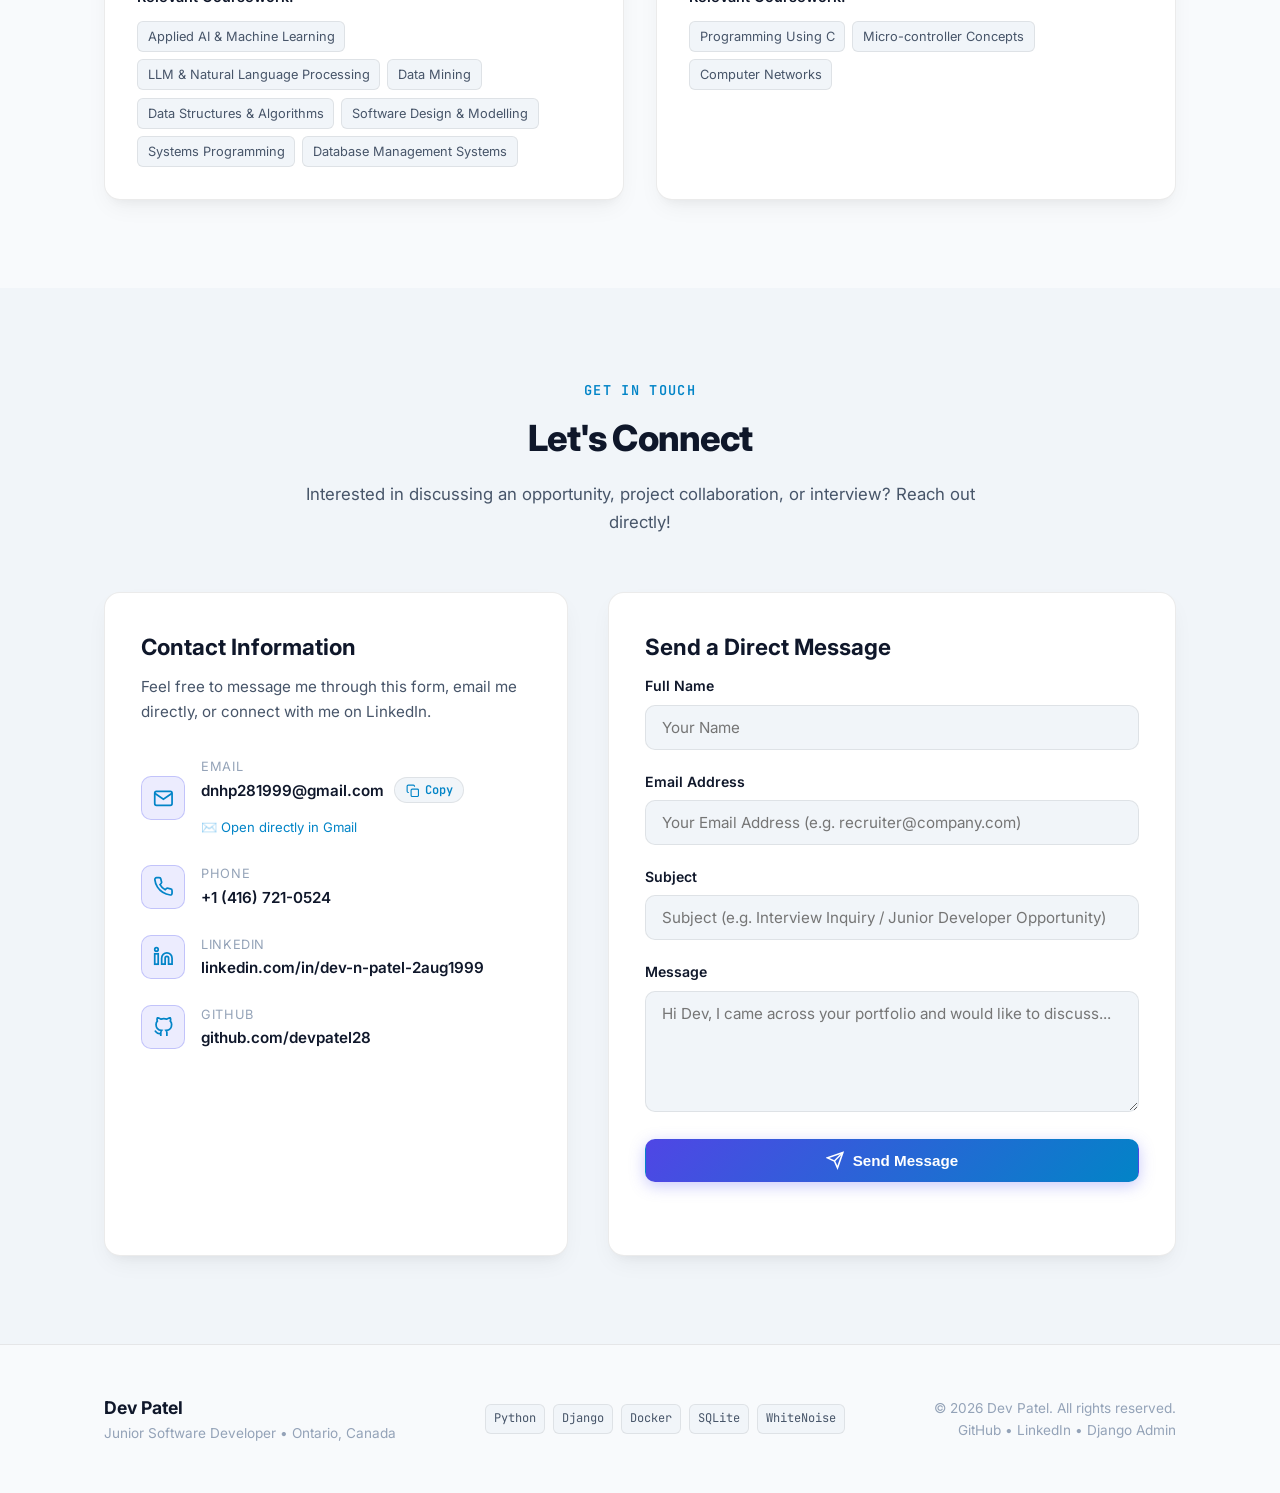
==== commit 8c96fbbf: "Add Pitwall and project repo links, fix static contact form - Add Pitwall as the lead project; descr" ====
--- a/docs/index.html
+++ b/docs/index.html
@@ -406,7 +406,7 @@
         <div class="section-header">
             <span class="section-tag">Featured Work</span>
             <h2 class="section-title">Projects</h2>
-            <p class="section-subtitle">Real-world applications spanning embedded IoT telemetry, full-stack microservices, and containerized web systems.</p>
+            <p class="section-subtitle">Applications spanning sports data analysis, embedded IoT, real-time web systems and containerized deployment.</p>
         </div>
 
         <div class="projects-grid">
@@ -414,41 +414,51 @@
             <article class="project-card">
                 <div class="project-card-header">
                     <span class="project-number">01</span>
-                    <h3 class="project-title">Motion Detector</h3>
-                    
-                    <p class="project-tagline">Real-time IoT alert appliance using Raspberry Pi and LTE telemetry</p>
+                    <h3 class="project-title">Pitwall: F1 Race Strategy Explorer</h3>
+                    
+                    <p class="project-tagline">Django web app for comparing lap pace and tyre strategy with real 2025 Formula 1 data</p>
                     
                 </div>
 
                 <div class="project-tech-list">
                     
-                    <span class="badge badge-tech">Raspberry Pi</span>
-                    
                     <span class="badge badge-tech">Python</span>
                     
-                    <span class="badge badge-tech">PIR sensor</span>
-                    
-                    <span class="badge badge-tech">SMTP</span>
-                    
-                    <span class="badge badge-tech">TRM240 LTE</span>
-                    
-                </div>
-
-                <p class="project-description">An embedded IoT security application that detects movement in real time and automatically dispatches alert notifications over cellular network without relying on local Wi-Fi.</p>
+                    <span class="badge badge-tech">Django</span>
+                    
+                    <span class="badge badge-tech">PostgreSQL</span>
+                    
+                    <span class="badge badge-tech">JavaScript</span>
+                    
+                    <span class="badge badge-tech">SVG</span>
+                    
+                    <span class="badge badge-tech">Docker</span>
+                    
+                    <span class="badge badge-tech">GitHub Actions</span>
+                    
+                    <span class="badge badge-tech">OpenF1 API</span>
+                    
+                </div>
+
+                <p class="project-description">A full-stack race analysis tool that compares two drivers side by side across six 2025 Grands Prix, with lap-by-lap pace charts, tyre-stint timelines and a fastest-lap replay drawn on the real circuit.</p>
 
                 <div class="project-bullets">
                     <ul>
                         
-                        <li>Developed a Python-based event listener to process PIR sensor interrupts and integrated SMTP libraries for automated alert dispatching within 5 minutes of detection.</li>
-                        
-                        <li>Connected the Raspberry Pi to the internet using a TRM240 LTE modem to establish an independent network connection, ensuring continuous real-time environment monitoring.</li>
+                        <li>Built an importer for the OpenF1 timing API that loads six 2025 Grands Prix with request spacing, retries on rate limits and server errors, and a validated, all-or-nothing CSV import shared with the API path.</li>
+                        
+                        <li>Implemented the pace analysis: clean-lap rules that exclude pit, safety-car, first and outlier laps; median and fastest pace; and automatic tyre-stint detection.</li>
+                        
+                        <li>Drew lap charts, stint timelines and a fastest-lap replay with speed, throttle, brake and gear telemetry in dependency-free JavaScript and SVG.</li>
+                        
+                        <li>Added user accounts with CSRF-protected saved comparisons, a validated JSON API, 13 automated tests, CI against PostgreSQL in GitHub Actions, Docker Compose and one-click GitHub Codespaces.</li>
                         
                     </ul>
                 </div>
 
                 <div class="project-card-footer">
                     
-                    <a href="https://github.com/devpatel28" target="_blank" rel="noopener" class="btn btn-sm btn-outline">
+                    <a href="https://github.com/devpatel28/Pitwall" target="_blank" rel="noopener" class="btn btn-sm btn-outline">
                         <svg class="icon" viewBox="0 0 24 24" fill="none" stroke="currentColor" stroke-width="2">
                             <path d="M9 19c-5 1.5-5-2.5-7-3m14 6v-3.87a3.37 3.37 0 0 0-.94-2.61c3.14-.35 6.44-1.54 6.44-7A5.44 5.44 0 0 0 20 4.77 5.07 5.07 0 0 0 19.91 1S18.73.65 16 2.48a13.38 13.38 0 0 0-7 0C6.27.65 5.09 1 5.09 1A5.07 5.07 0 0 0 5 4.77a5.44 5.44 0 0 0-1.5 3.78c0 5.42 3.3 6.61 6.44 7A3.37 3.37 0 0 0 9 18.13V22"></path>
                         </svg>
@@ -462,41 +472,45 @@
             <article class="project-card">
                 <div class="project-card-header">
                     <span class="project-number">02</span>
-                    <h3 class="project-title">Temperature-Controlled Home Automation</h3>
-                    
-                    <p class="project-tagline">Full-stack smart climate control with real-time multi-user WebSocket sync</p>
+                    <h3 class="project-title">Motion Detector (Motion Guard)</h3>
+                    
+                    <p class="project-tagline">Real-time IoT alert appliance using Raspberry Pi and LTE telemetry</p>
                     
                 </div>
 
                 <div class="project-tech-list">
                     
-                    <span class="badge badge-tech">Arduino</span>
-                    
-                    <span class="badge badge-tech">React.js</span>
-                    
-                    <span class="badge badge-tech">Node.js</span>
-                    
-                    <span class="badge badge-tech">WebSockets</span>
-                    
-                    <span class="badge badge-tech">Digital Thermometer</span>
-                    
-                </div>
-
-                <p class="project-description">A smart home automation prototype featuring an Arduino hardware controller and a responsive mobile web interface with synchronized real-time sensor streaming.</p>
+                    <span class="badge badge-tech">Raspberry Pi</span>
+                    
+                    <span class="badge badge-tech">Python</span>
+                    
+                    <span class="badge badge-tech">PIR sensor</span>
+                    
+                    <span class="badge badge-tech">SQLite</span>
+                    
+                    <span class="badge badge-tech">SMTP</span>
+                    
+                    <span class="badge badge-tech">TRM240 LTE</span>
+                    
+                </div>
+
+                <p class="project-description">An embedded IoT security application that detects movement in real time and sends alert notifications over a cellular network without relying on local Wi-Fi.</p>
 
                 <div class="project-bullets">
                     <ul>
                         
-                        <li>Architected an Arduino-based system with a React.js/Node.js mobile interface, implementing a real-time data pipeline to synchronize temperature states across multiple concurrent users via WebSocket.</li>
-                        
-                        <li>Engineered automated control logic to process ambient data from a digital thermometer, bypassing manual inputs to maintain precise climate conditions.</li>
+                        <li>Developed a Python-based event listener to process PIR sensor interrupts and integrated SMTP libraries for automated alert dispatching within 5 minutes of detection.</li>
+                        
+                        <li>Connected the Raspberry Pi to the internet using a TRM240 LTE modem to establish an independent network connection, ensuring continuous real-time environment monitoring.</li>
+                        
+                        <li>Rebuilt the software as the open-source Motion Guard: SQLite event history, alert cooldowns, a durable email outbox with exponential-backoff retries, and a hardware-free simulator covered by unit tests.</li>
                         
                     </ul>
                 </div>
 
                 <div class="project-card-footer">
                     
-                    <a href="https://github.com/devpatel28" target="_blank" rel="noopener" class="btn btn-sm btn-outline">
+                    <a href="https://github.com/devpatel28/motion-guard" target="_blank" rel="noopener" class="btn btn-sm btn-outline">
                         <svg class="icon" viewBox="0 0 24 24" fill="none" stroke="currentColor" stroke-width="2">
                             <path d="M9 19c-5 1.5-5-2.5-7-3m14 6v-3.87a3.37 3.37 0 0 0-.94-2.61c3.14-.35 6.44-1.54 6.44-7A5.44 5.44 0 0 0 20 4.77 5.07 5.07 0 0 0 19.91 1S18.73.65 16 2.48a13.38 13.38 0 0 0-7 0C6.27.65 5.09 1 5.09 1A5.07 5.07 0 0 0 5 4.77a5.44 5.44 0 0 0-1.5 3.78c0 5.42 3.3 6.61 6.44 7A3.37 3.37 0 0 0 9 18.13V22"></path>
                         </svg>
@@ -510,53 +524,112 @@
             <article class="project-card">
                 <div class="project-card-header">
                     <span class="project-number">03</span>
-                    <h3 class="project-title">Developer Resume &amp; Portfolio Web Platform</h3>
-                    
-                    <p class="project-tagline">Dynamic, containerized full-stack web application built with Django &amp; Docker</p>
+                    <h3 class="project-title">Temperature-Controlled Home Automation (Climate Control)</h3>
+                    
+                    <p class="project-tagline">Full-stack smart climate control with real-time multi-user WebSocket sync</p>
                     
                 </div>
 
                 <div class="project-tech-list">
                     
-                    <span class="badge badge-tech">Python</span>
-                    
-                    <span class="badge badge-tech">Django</span>
-                    
-                    <span class="badge badge-tech">Docker</span>
-                    
-                    <span class="badge badge-tech">PostgreSQL/SQLite</span>
-                    
-                    <span class="badge badge-tech">HTML5</span>
-                    
-                    <span class="badge badge-tech">CSS3</span>
-                    
-                    <span class="badge badge-tech">JavaScript</span>
-                    
-                </div>
-
-                <p class="project-description">A professional developer portfolio and interactive resume platform engineered with Django MVC architecture, featuring database-driven content management, contact processing, and Docker containerization.</p>
+                    <span class="badge badge-tech">Arduino</span>
+                    
+                    <span class="badge badge-tech">React.js</span>
+                    
+                    <span class="badge badge-tech">Node.js</span>
+                    
+                    <span class="badge badge-tech">WebSockets</span>
+                    
+                    <span class="badge badge-tech">DS18B20 sensor</span>
+                    
+                </div>
+
+                <p class="project-description">A smart home automation prototype featuring an Arduino hardware controller and a responsive web interface with real-time sensor streaming synchronized across users.</p>
 
                 <div class="project-bullets">
                     <ul>
                         
-                        <li>Engineered relational database models for skills, projects, and work history, manageable directly through an authenticated Django Admin panel.</li>
-                        
-                        <li>Designed a responsive, modern frontend featuring dark/light theme persistence, recruiter-friendly print/PDF export, and CSRF-protected contact forms.</li>
-                        
-                        <li>Containerized the application with Docker and Docker Compose for production-grade reliability and reproducible developer setup.</li>
+                        <li>Architected an Arduino-based system with a React.js/Node.js mobile interface, implementing a real-time data pipeline to synchronize temperature states across multiple concurrent users via WebSocket.</li>
+                        
+                        <li>Engineered automated control logic to process ambient data from a digital thermometer, bypassing manual inputs to maintain precise climate conditions.</li>
+                        
+                        <li>Rebuilt the software as the open-source Climate Control: a hysteresis controller with a ±0.5 °C deadband, fail-safe shutoff on stale or invalid readings, an Arduino watchdog, a deterministic simulator, and tests plus firmware compilation in GitHub Actions.</li>
                         
                     </ul>
                 </div>
 
                 <div class="project-card-footer">
                     
-                    <a href="https://github.com/devpatel28" target="_blank" rel="noopener" class="btn btn-sm btn-outline">
+                    <a href="https://github.com/devpatel28/climate-control" target="_blank" rel="noopener" class="btn btn-sm btn-outline">
                         <svg class="icon" viewBox="0 0 24 24" fill="none" stroke="currentColor" stroke-width="2">
                             <path d="M9 19c-5 1.5-5-2.5-7-3m14 6v-3.87a3.37 3.37 0 0 0-.94-2.61c3.14-.35 6.44-1.54 6.44-7A5.44 5.44 0 0 0 20 4.77 5.07 5.07 0 0 0 19.91 1S18.73.65 16 2.48a13.38 13.38 0 0 0-7 0C6.27.65 5.09 1 5.09 1A5.07 5.07 0 0 0 5 4.77a5.44 5.44 0 0 0-1.5 3.78c0 5.42 3.3 6.61 6.44 7A3.37 3.37 0 0 0 9 18.13V22"></path>
                         </svg>
                         Source Code
                     </a>
                     
+                    
+                </div>
+            </article>
+            
+            <article class="project-card">
+                <div class="project-card-header">
+                    <span class="project-number">04</span>
+                    <h3 class="project-title">Developer Resume &amp; Portfolio Web Platform</h3>
+                    
+                    <p class="project-tagline">This website: a Django and Docker application published as a static site on GitHub Pages</p>
+                    
+                </div>
+
+                <div class="project-tech-list">
+                    
+                    <span class="badge badge-tech">Python</span>
+                    
+                    <span class="badge badge-tech">Django</span>
+                    
+                    <span class="badge badge-tech">Docker</span>
+                    
+                    <span class="badge badge-tech">PostgreSQL/SQLite</span>
+                    
+                    <span class="badge badge-tech">HTML5</span>
+                    
+                    <span class="badge badge-tech">CSS3</span>
+                    
+                    <span class="badge badge-tech">JavaScript</span>
+                    
+                </div>
+
+                <p class="project-description">A developer portfolio and interactive resume built on Django, with database-driven content managed through the admin panel and a static export for free hosting.</p>
+
+                <div class="project-bullets">
+                    <ul>
+                        
+                        <li>Designed relational models for skills, projects, experience and education, editable through an authenticated Django Admin panel.</li>
+                        
+                        <li>Built a responsive frontend with dark/light theme persistence and a print stylesheet that produces a clean PDF resume.</li>
+                        
+                        <li>Wrote a management command that renders the site to static HTML for GitHub Pages, and containerized the Django app with Docker Compose.</li>
+                        
+                    </ul>
+                </div>
+
+                <div class="project-card-footer">
+                    
+                    <a href="https://github.com/devpatel28/dp-website" target="_blank" rel="noopener" class="btn btn-sm btn-outline">
+                        <svg class="icon" viewBox="0 0 24 24" fill="none" stroke="currentColor" stroke-width="2">
+                            <path d="M9 19c-5 1.5-5-2.5-7-3m14 6v-3.87a3.37 3.37 0 0 0-.94-2.61c3.14-.35 6.44-1.54 6.44-7A5.44 5.44 0 0 0 20 4.77 5.07 5.07 0 0 0 19.91 1S18.73.65 16 2.48a13.38 13.38 0 0 0-7 0C6.27.65 5.09 1 5.09 1A5.07 5.07 0 0 0 5 4.77a5.44 5.44 0 0 0-1.5 3.78c0 5.42 3.3 6.61 6.44 7A3.37 3.37 0 0 0 9 18.13V22"></path>
+                        </svg>
+                        Source Code
+                    </a>
+                    
+                    
+                    <a href="https://devpatel28.github.io/dp-website/" target="_blank" rel="noopener" class="btn btn-sm btn-primary">
+                        <svg class="icon" viewBox="0 0 24 24" fill="none" stroke="currentColor" stroke-width="2">
+                            <path d="M18 13v6a2 2 0 0 1-2 2H5a2 2 0 0 1-2-2V8a2 2 0 0 1 2-2h6"></path>
+                            <polyline points="15 3 21 3 21 9"></polyline>
+                            <line x1="10" y1="14" x2="21" y2="3"></line>
+                        </svg>
+                        Live Demo
+                    </a>
                     
                 </div>
             </article>
@@ -783,8 +856,7 @@
             <!-- Recruiter Contact Form -->
             <div class="contact-form-card">
                 <h3 class="contact-card-title">Send a Direct Message</h3>
-                <form method="POST" action="mailto:dnhp281999@gmail.com" class="resume-contact-form">
-                    <input type="hidden" name="csrfmiddlewaretoken" value="TW8lFkTcBzgFjVsW5dU7jXcHhmSBNYHnXnaBerJqVsjMr9pKJEhZ4jXYeUT8EyJV">
+                <form method="POST" action="https://formsubmit.co/dnhp281999@gmail.com" class="resume-contact-form">
                     <div class="form-group">
                         <label for="id_name" class="form-label">Full Name</label>
                         <input type="text" name="name" class="form-input" placeholder="Your Name" required maxlength="100" id="id_name">
--- a/docs/static/resume/css/style.css
+++ b/docs/static/resume/css/style.css
@@ -1288,3 +1288,19 @@
     }
 }
 
+
+/* Contact form status (static site) */
+.form-status {
+    margin-top: 1rem;
+    font-size: 0.95rem;
+    min-height: 1.4em;
+}
+.form-status-pending { opacity: 0.8; }
+.form-status-success { color: #16a34a; }
+.form-status-error { color: #dc2626; }
+
+/* Let date badges drop below the title on narrow screens instead of overflowing */
+.timeline-meta,
+.edu-top {
+    flex-wrap: wrap;
+}
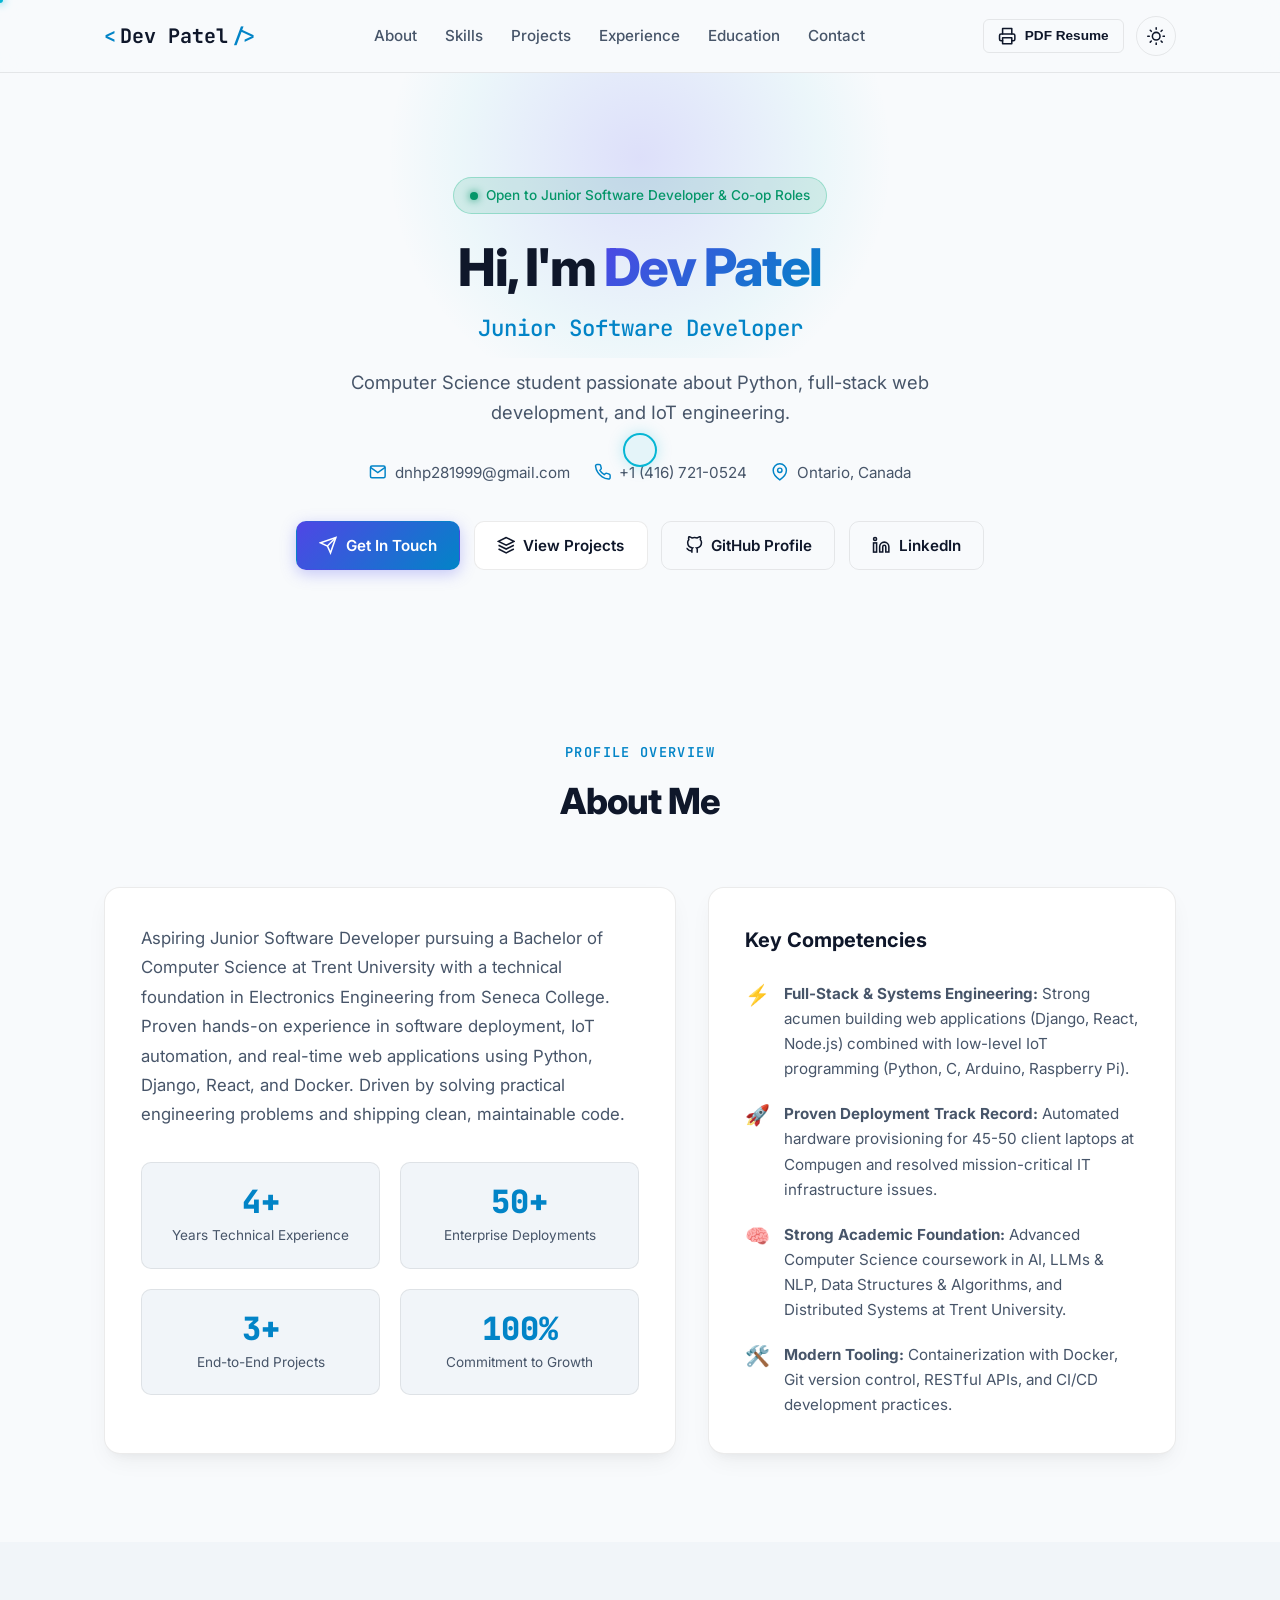
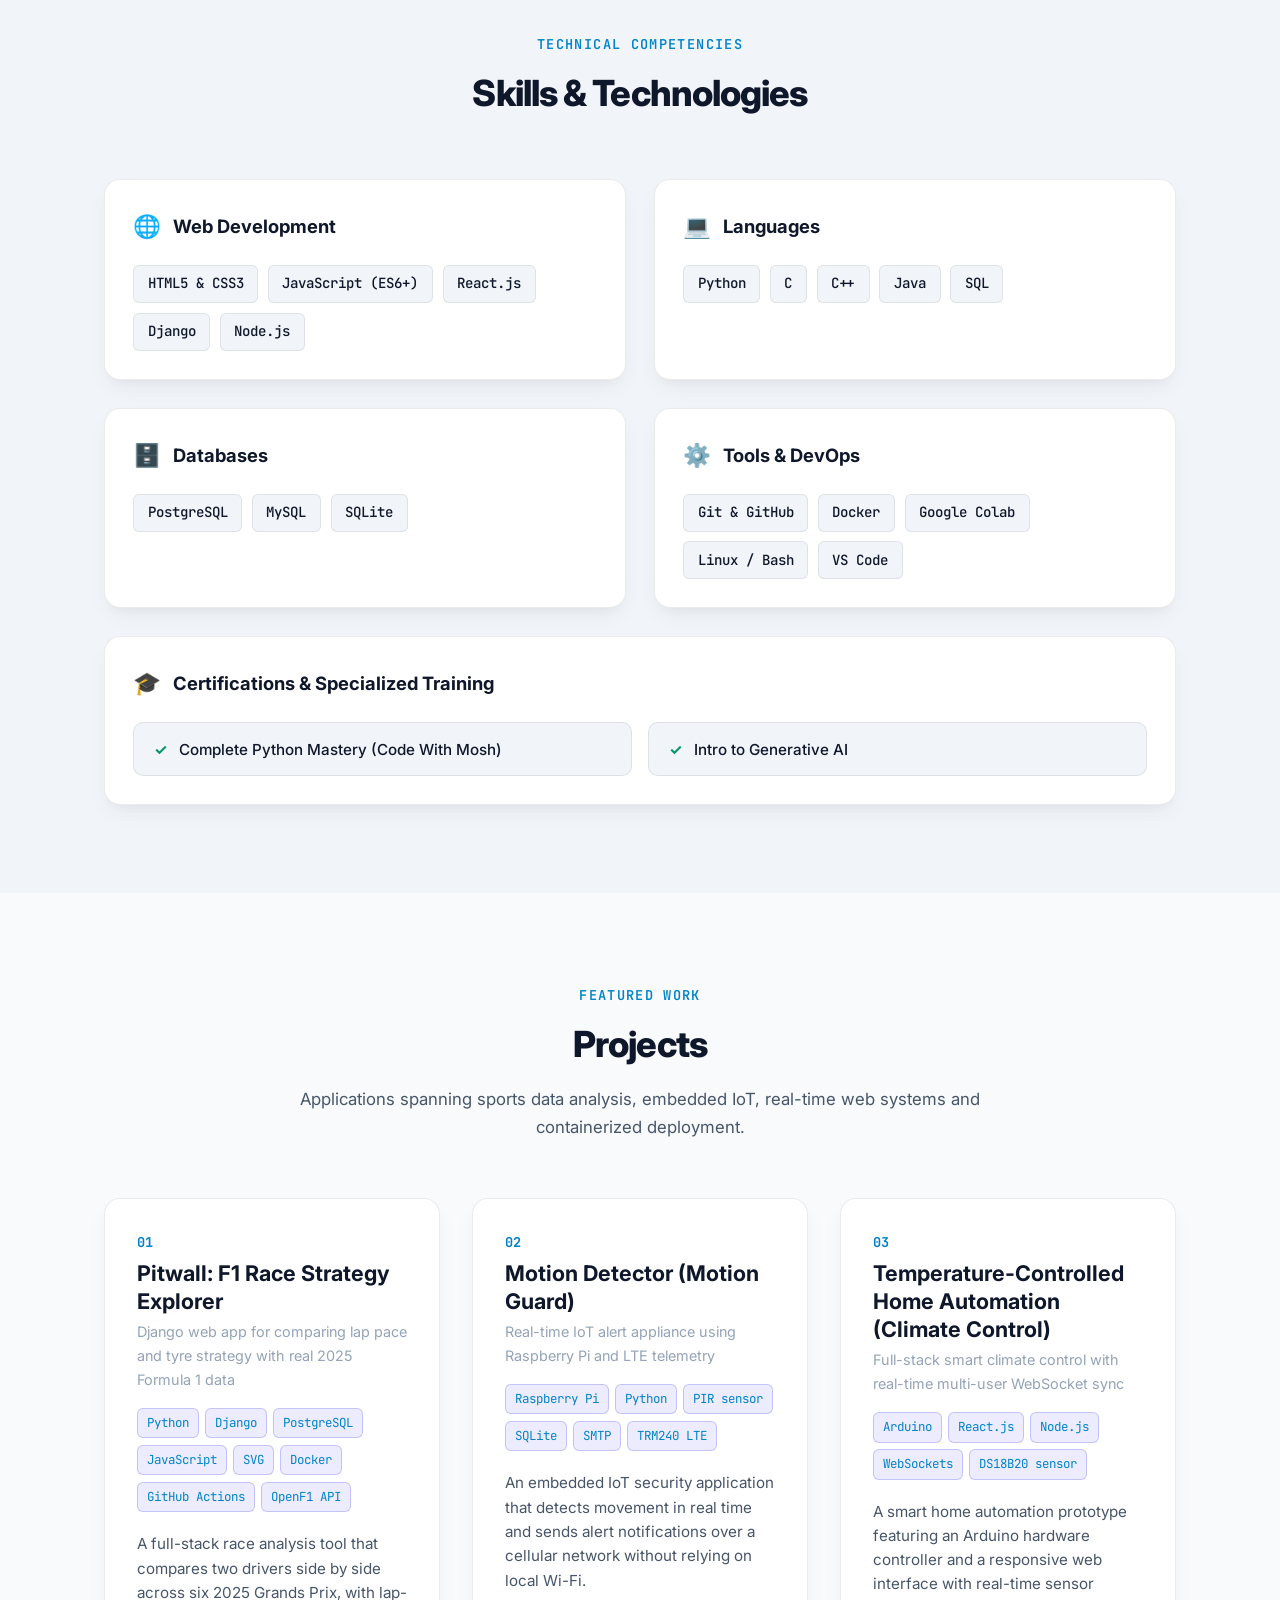
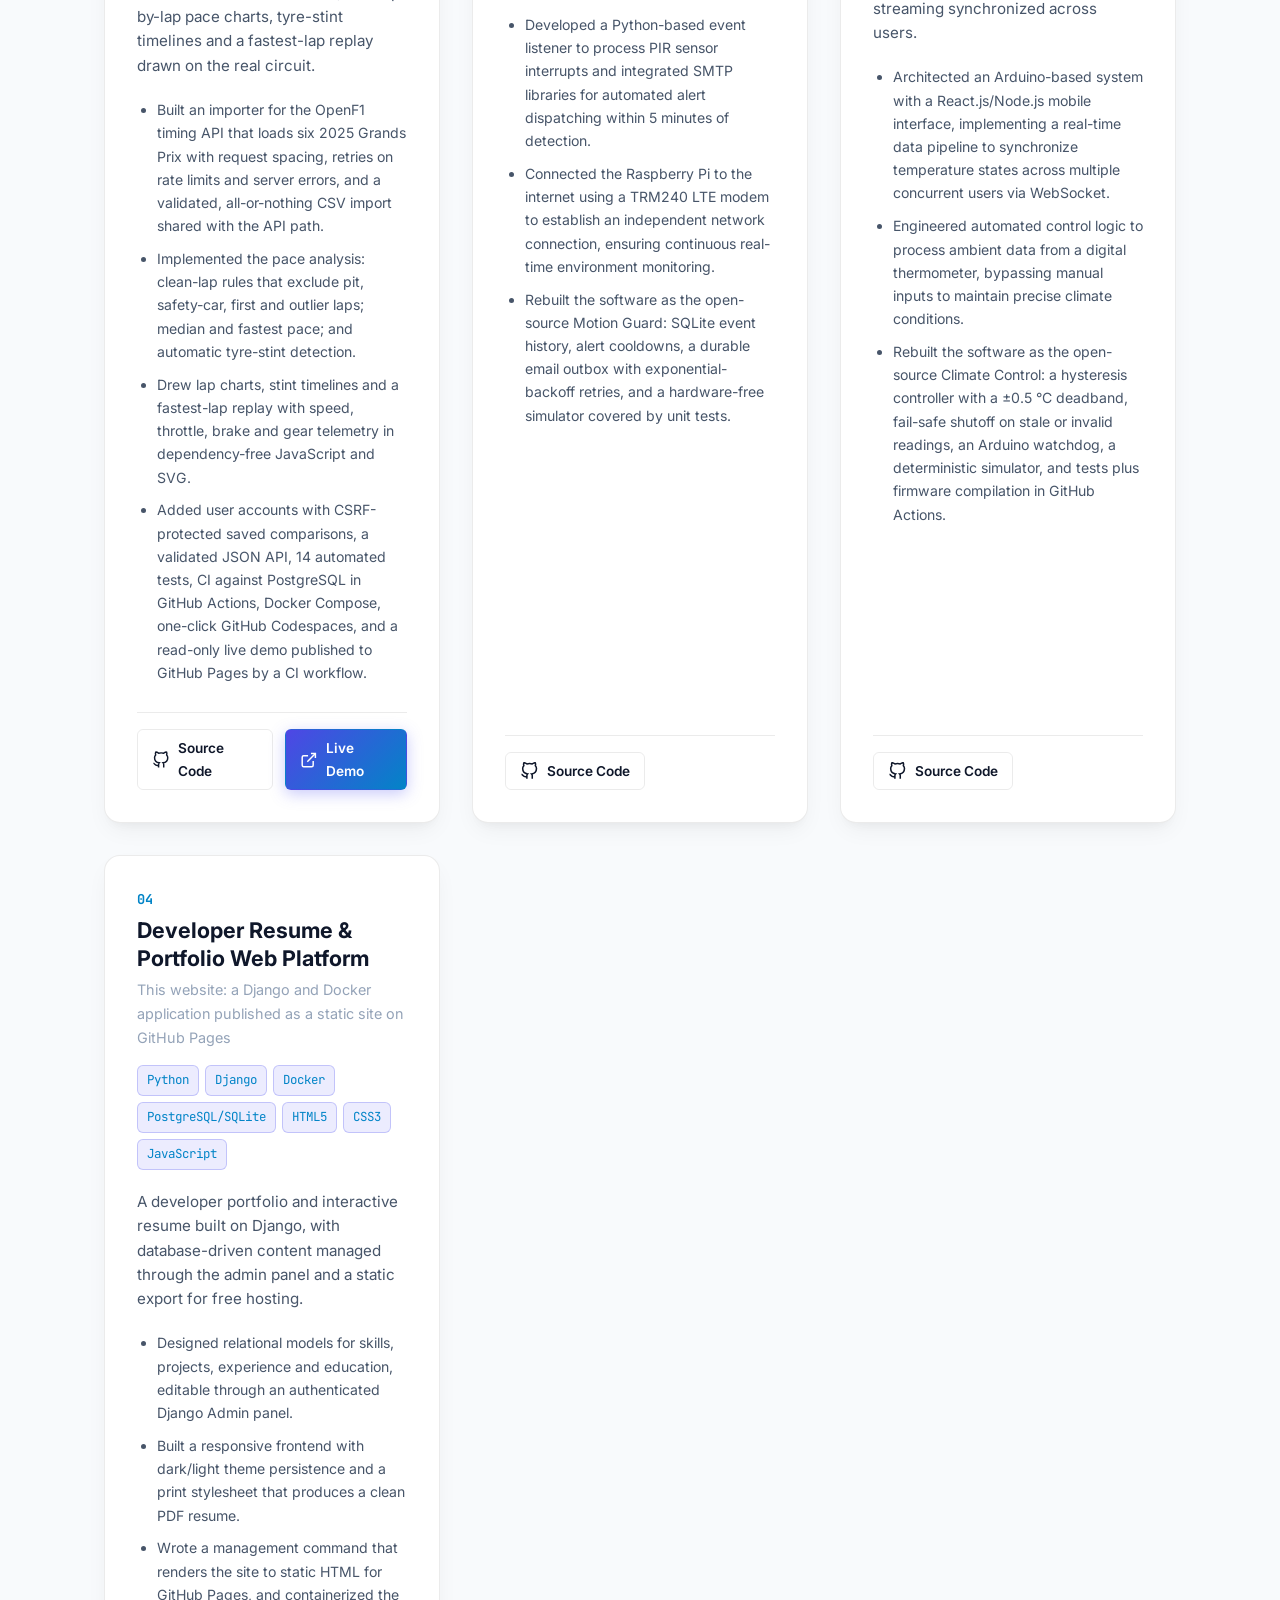
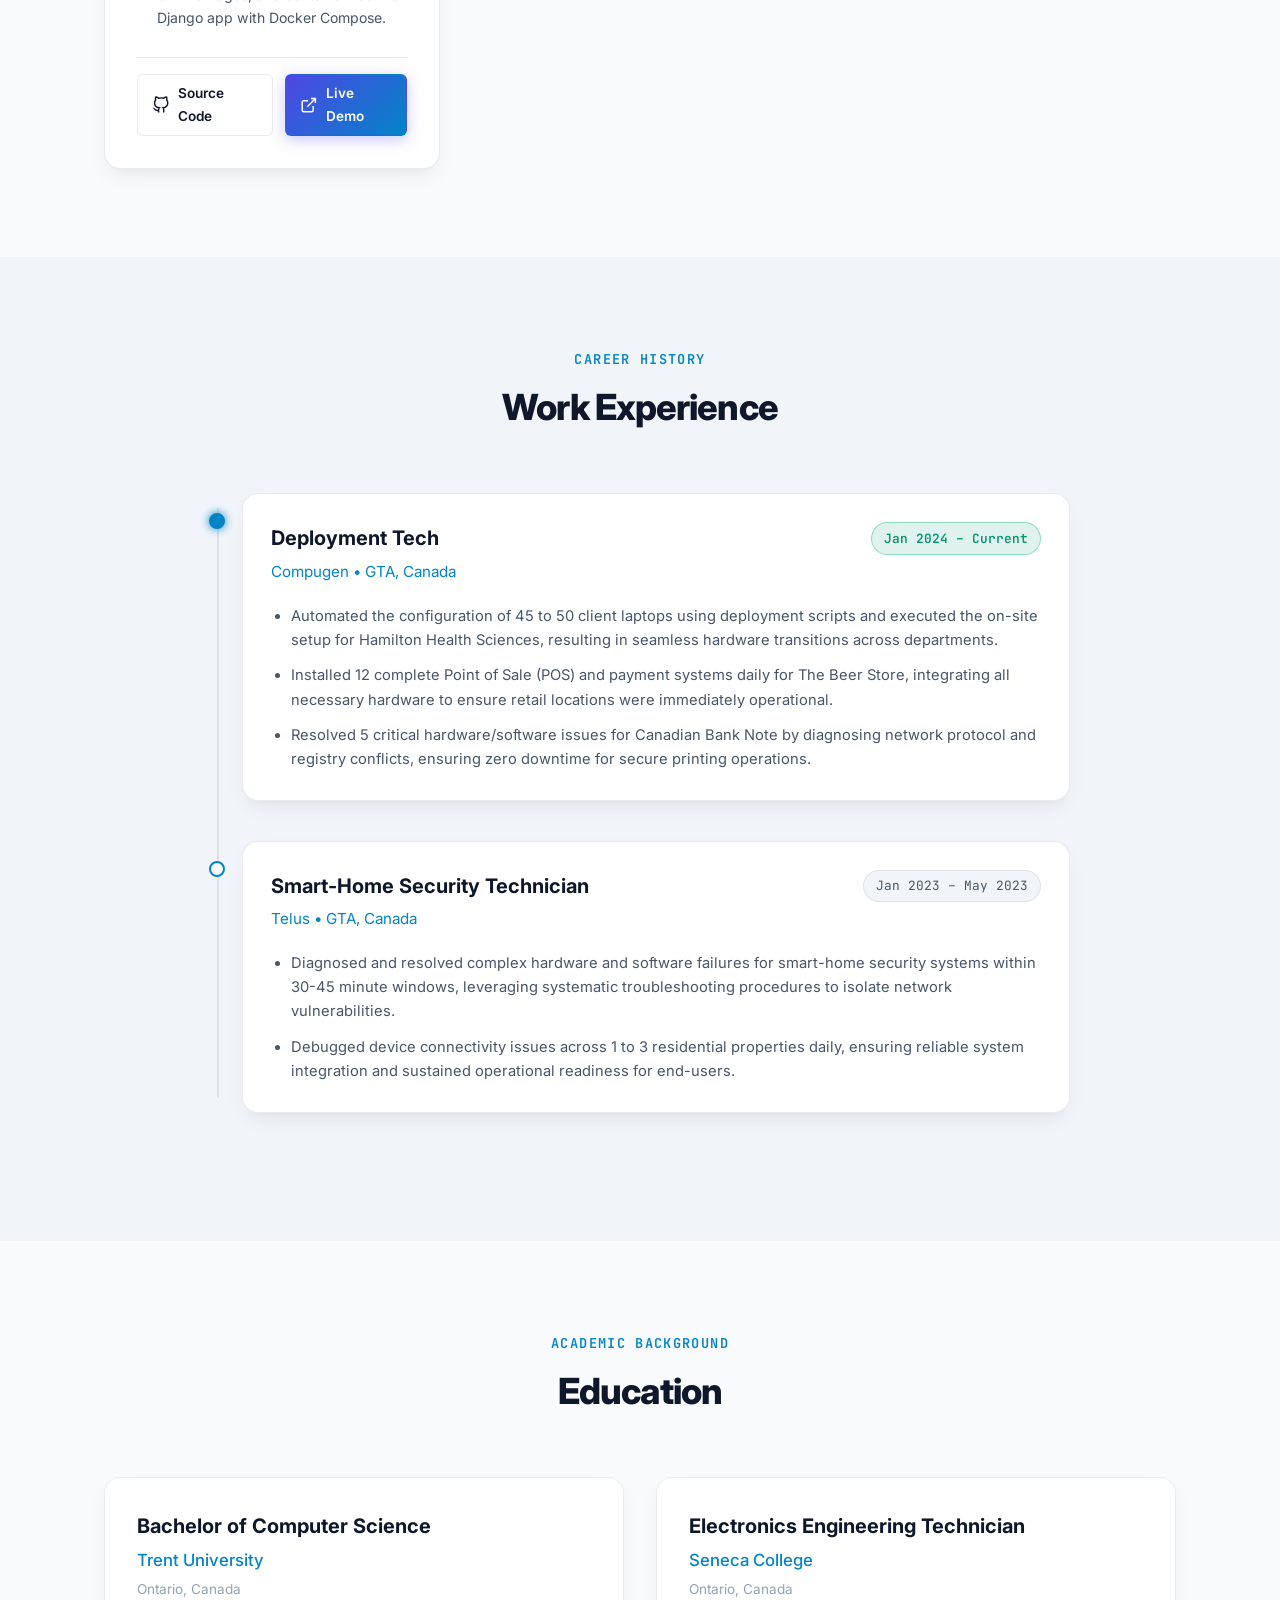
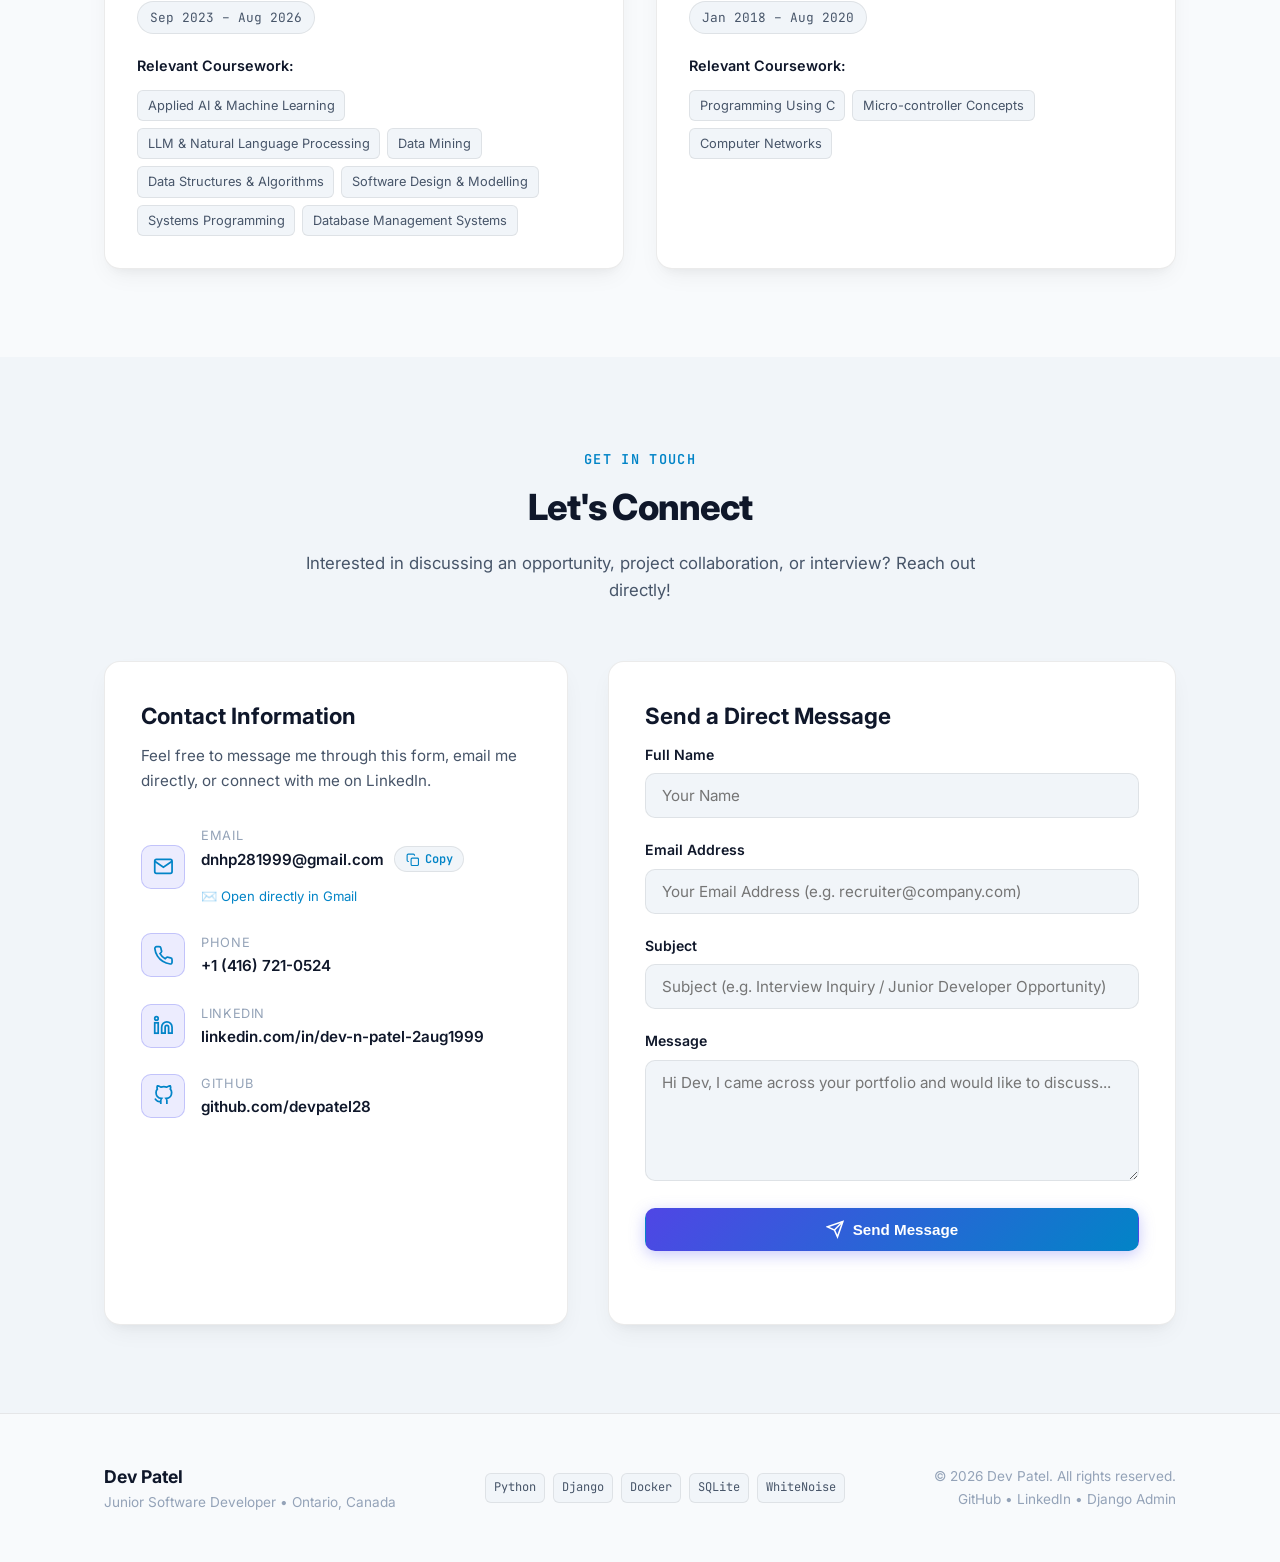
==== commit 6272f876: "Link Pitwall's GitHub Pages live demo Co-Authored-By: Claude Opus 5.5 <noreply@anthropic.com> Claude" ====
--- a/docs/index.html
+++ b/docs/index.html
@@ -451,7 +451,7 @@
                         
                         <li>Drew lap charts, stint timelines and a fastest-lap replay with speed, throttle, brake and gear telemetry in dependency-free JavaScript and SVG.</li>
                         
-                        <li>Added user accounts with CSRF-protected saved comparisons, a validated JSON API, 13 automated tests, CI against PostgreSQL in GitHub Actions, Docker Compose and one-click GitHub Codespaces.</li>
+                        <li>Added user accounts with CSRF-protected saved comparisons, a validated JSON API, 14 automated tests, CI against PostgreSQL in GitHub Actions, Docker Compose, one-click GitHub Codespaces, and a read-only live demo published to GitHub Pages by a CI workflow.</li>
                         
                     </ul>
                 </div>
@@ -465,6 +465,15 @@
                         Source Code
                     </a>
                     
+                    
+                    <a href="https://devpatel28.github.io/Pitwall/" target="_blank" rel="noopener" class="btn btn-sm btn-primary">
+                        <svg class="icon" viewBox="0 0 24 24" fill="none" stroke="currentColor" stroke-width="2">
+                            <path d="M18 13v6a2 2 0 0 1-2 2H5a2 2 0 0 1-2-2V8a2 2 0 0 1 2-2h6"></path>
+                            <polyline points="15 3 21 3 21 9"></polyline>
+                            <line x1="10" y1="14" x2="21" y2="3"></line>
+                        </svg>
+                        Live Demo
+                    </a>
                     
                 </div>
             </article>
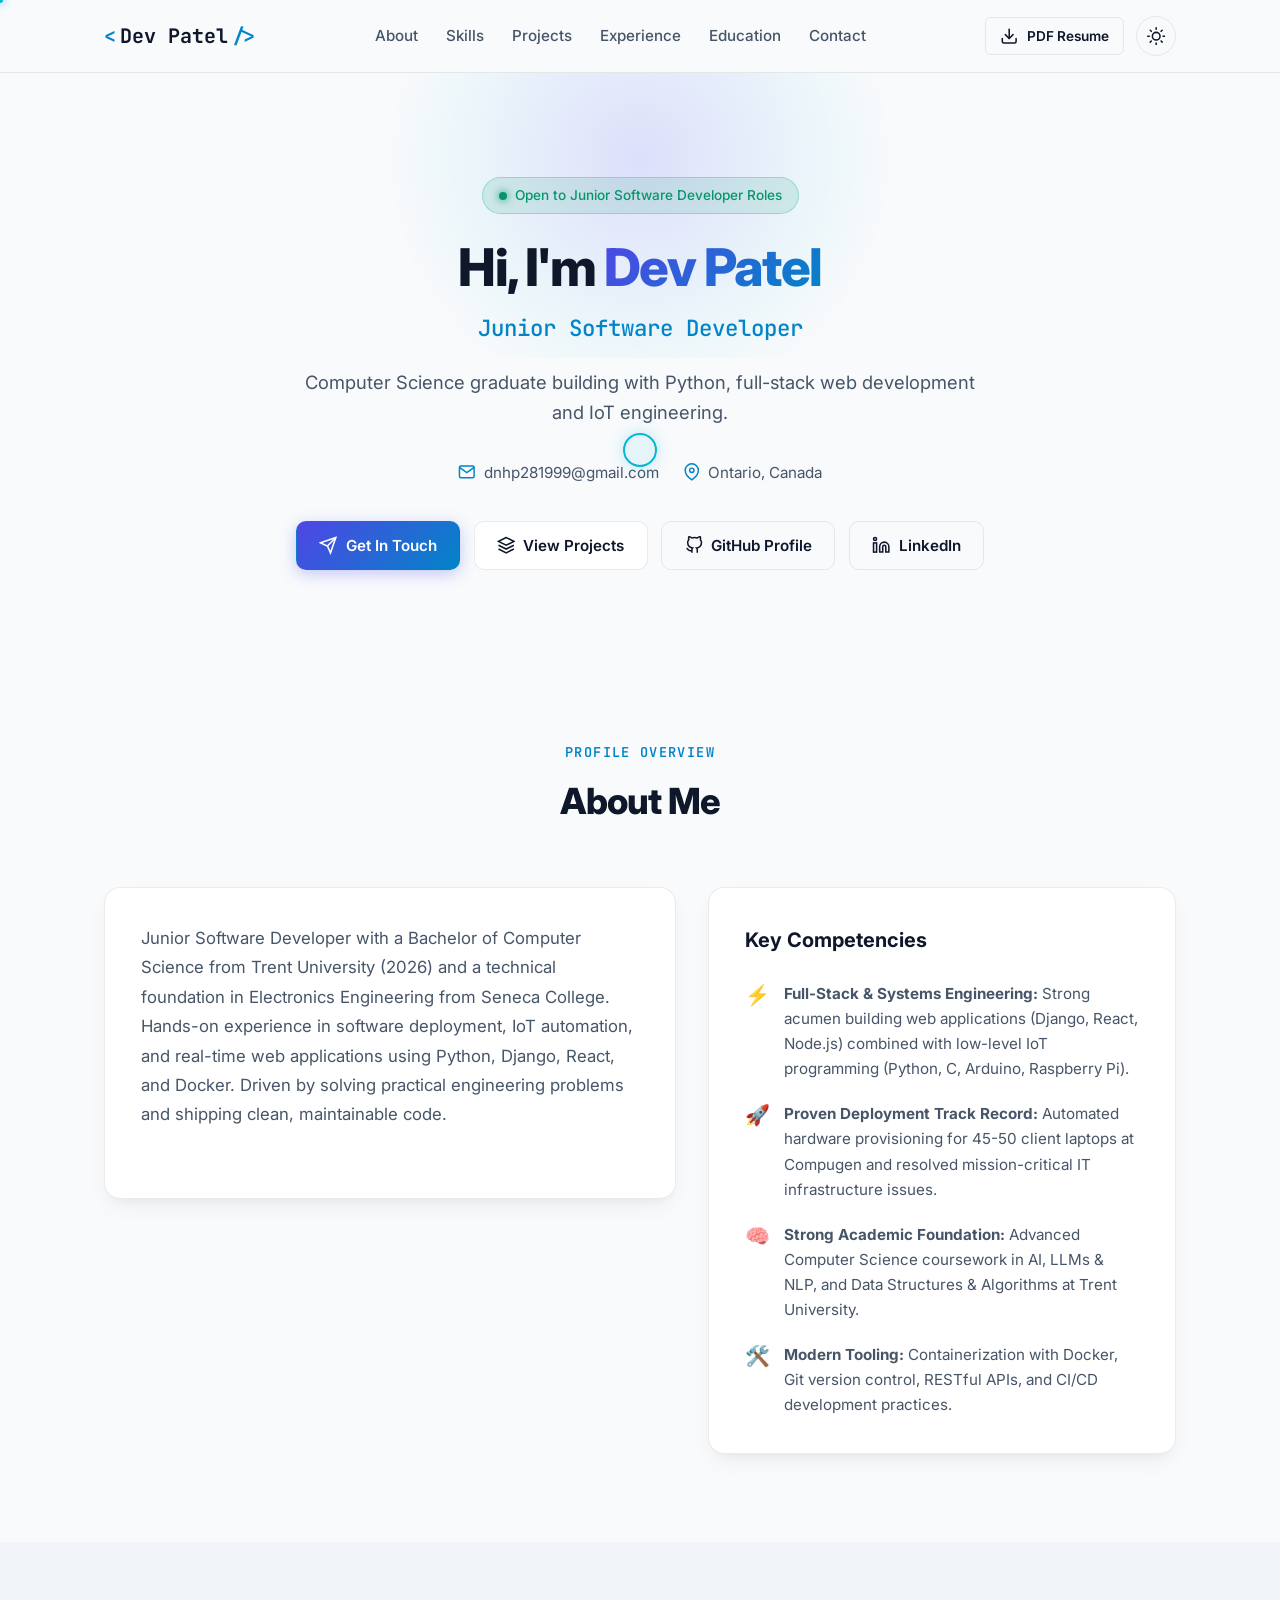
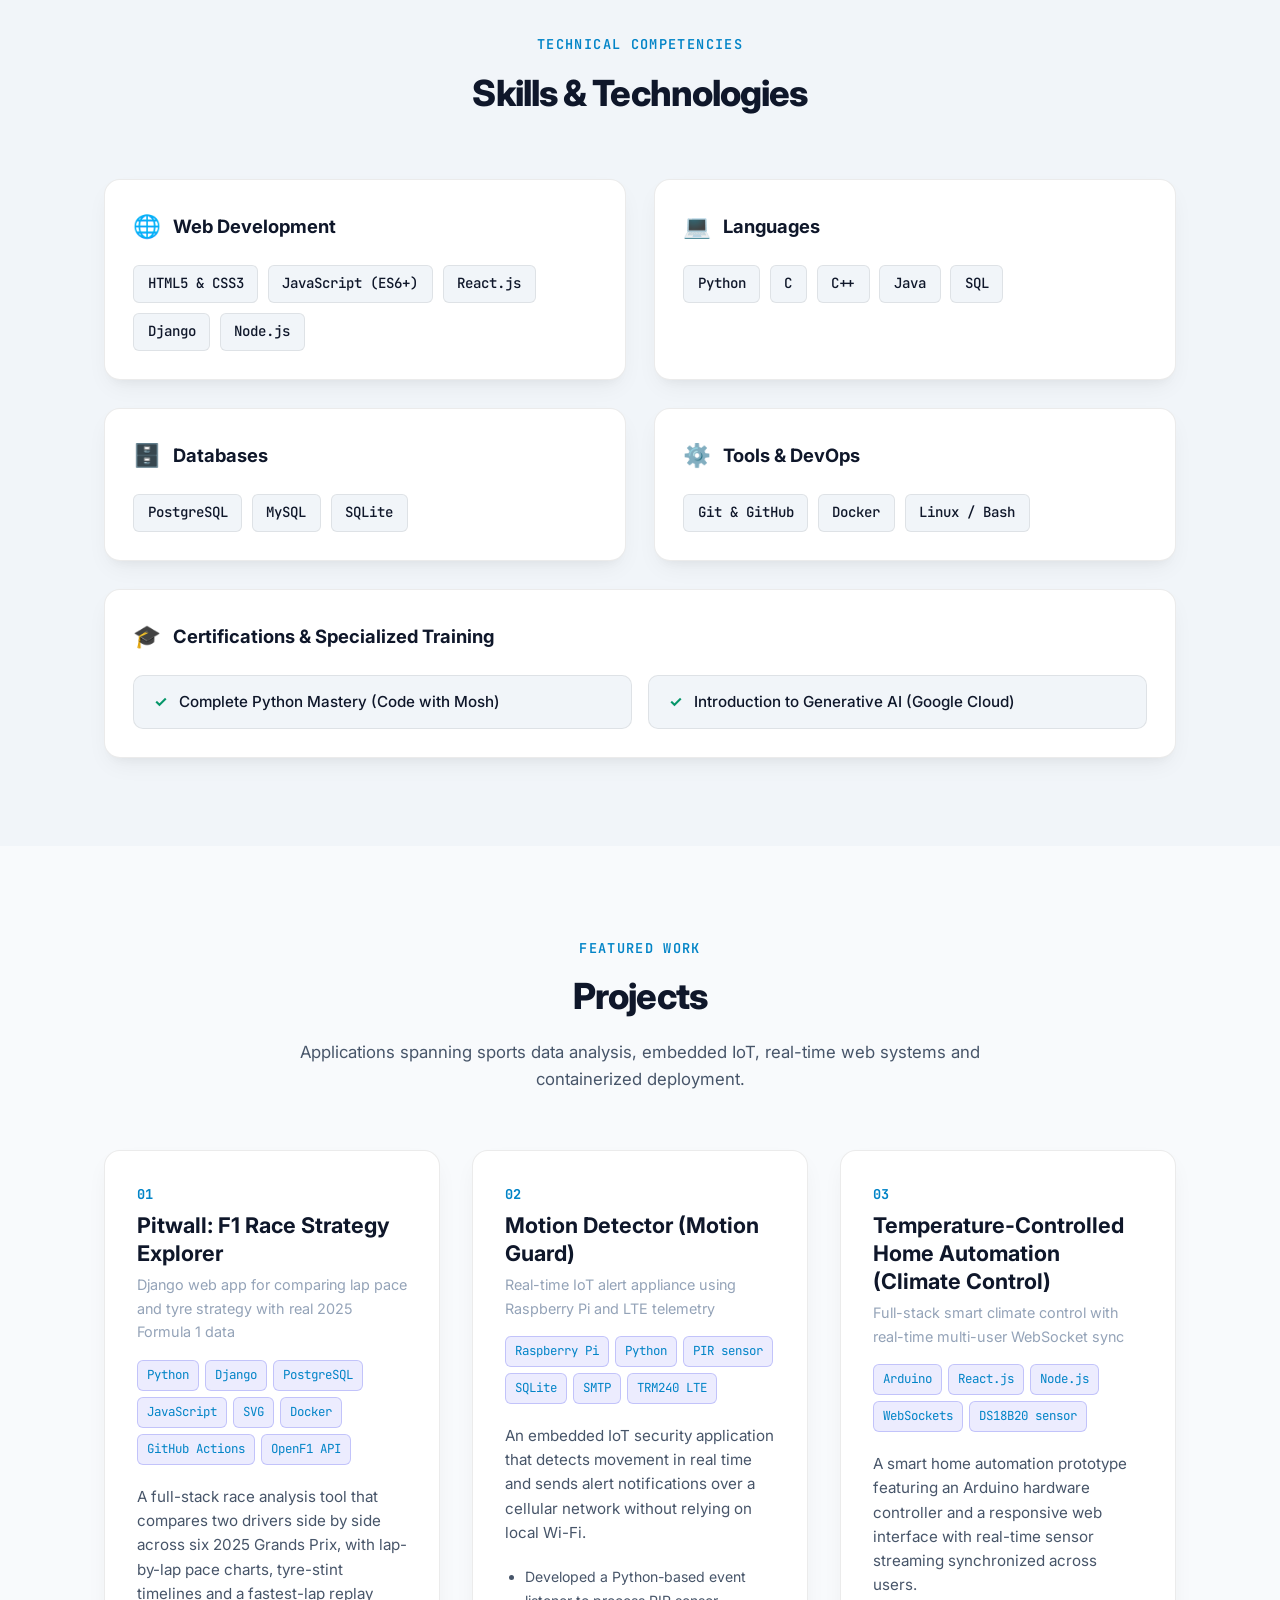
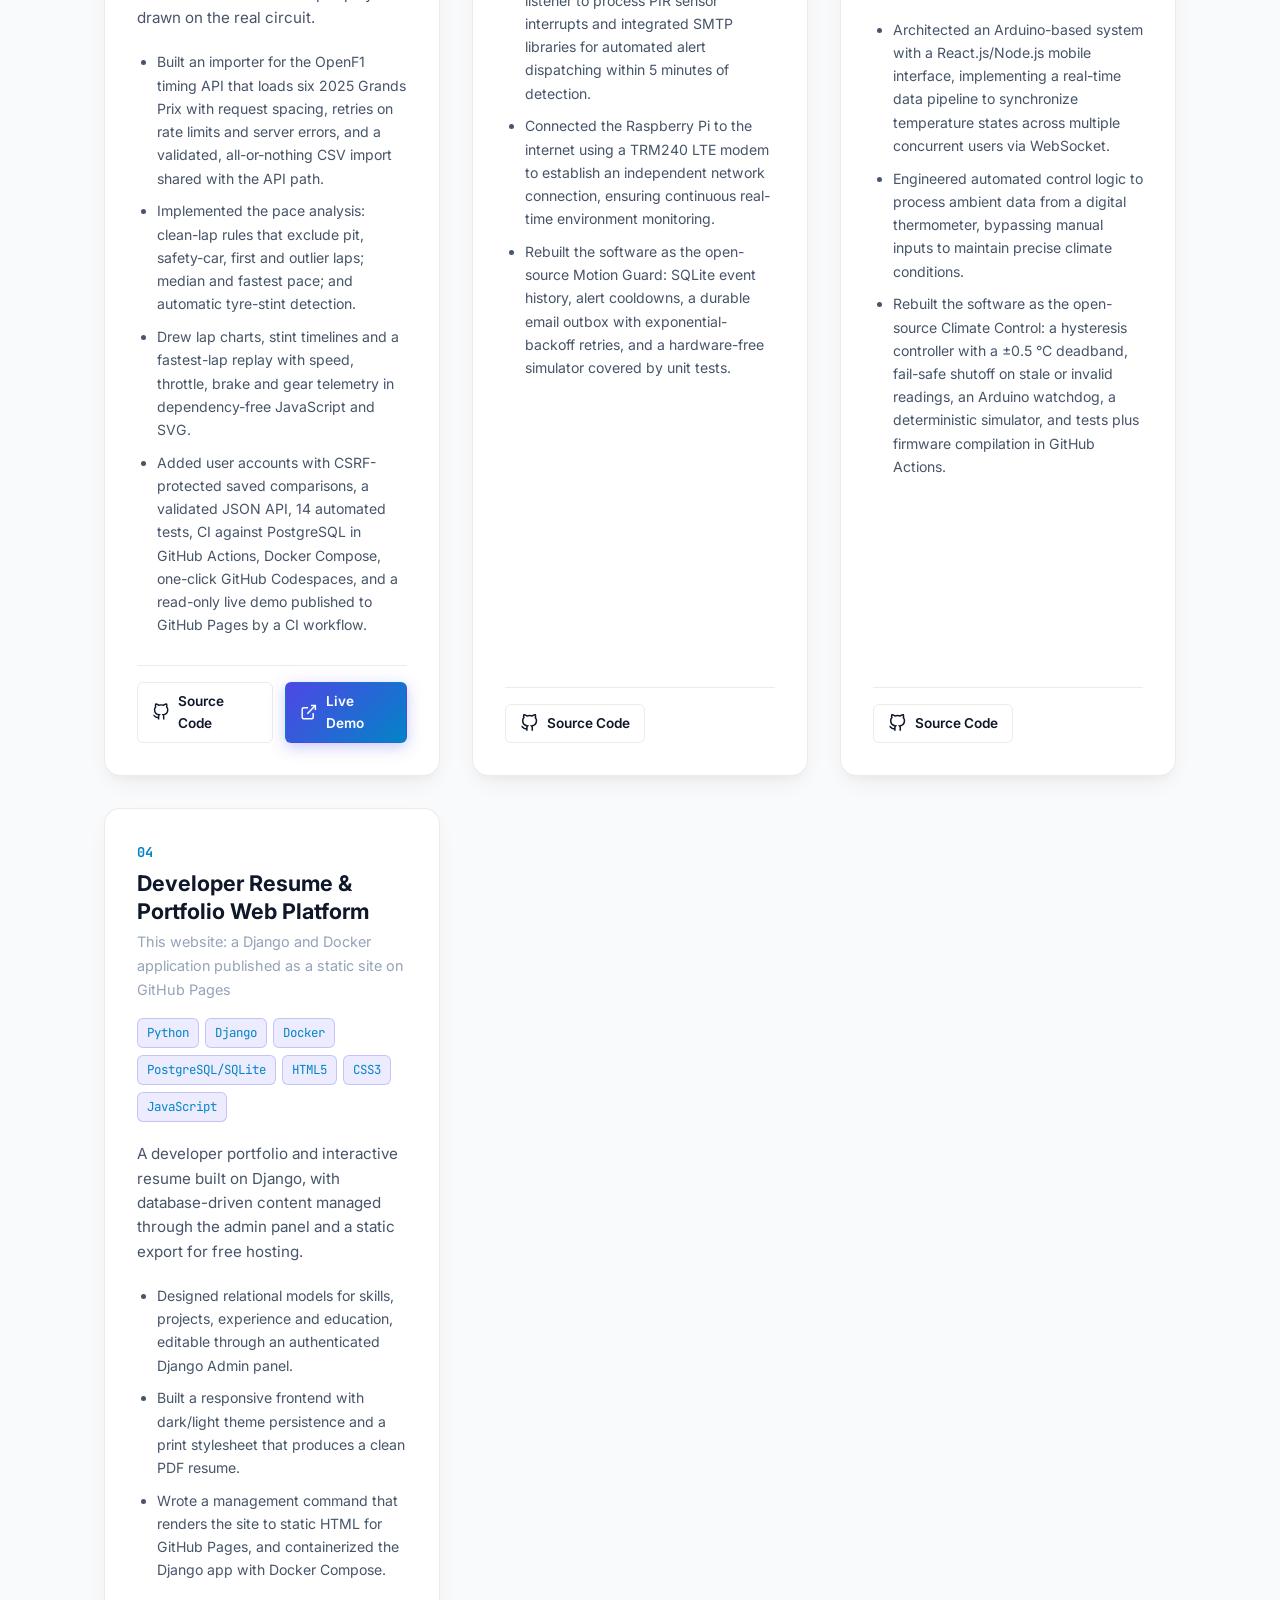
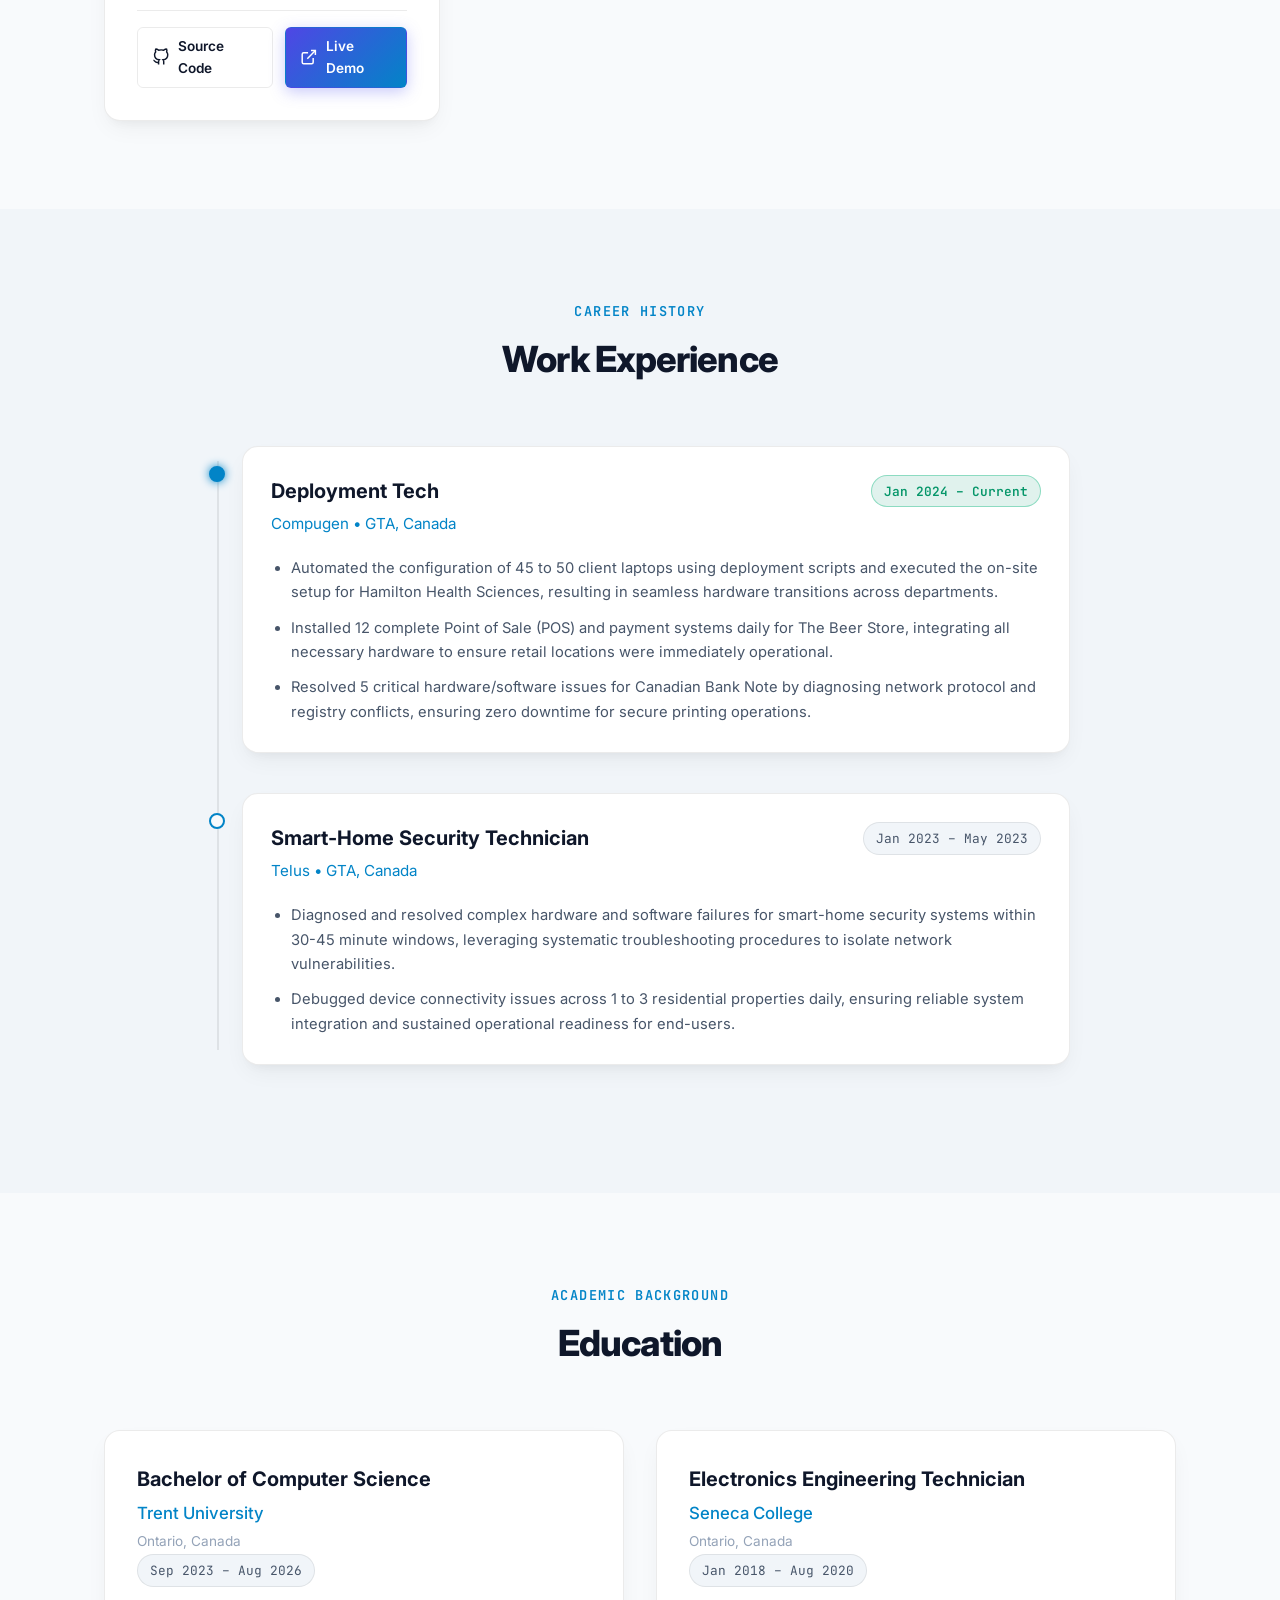
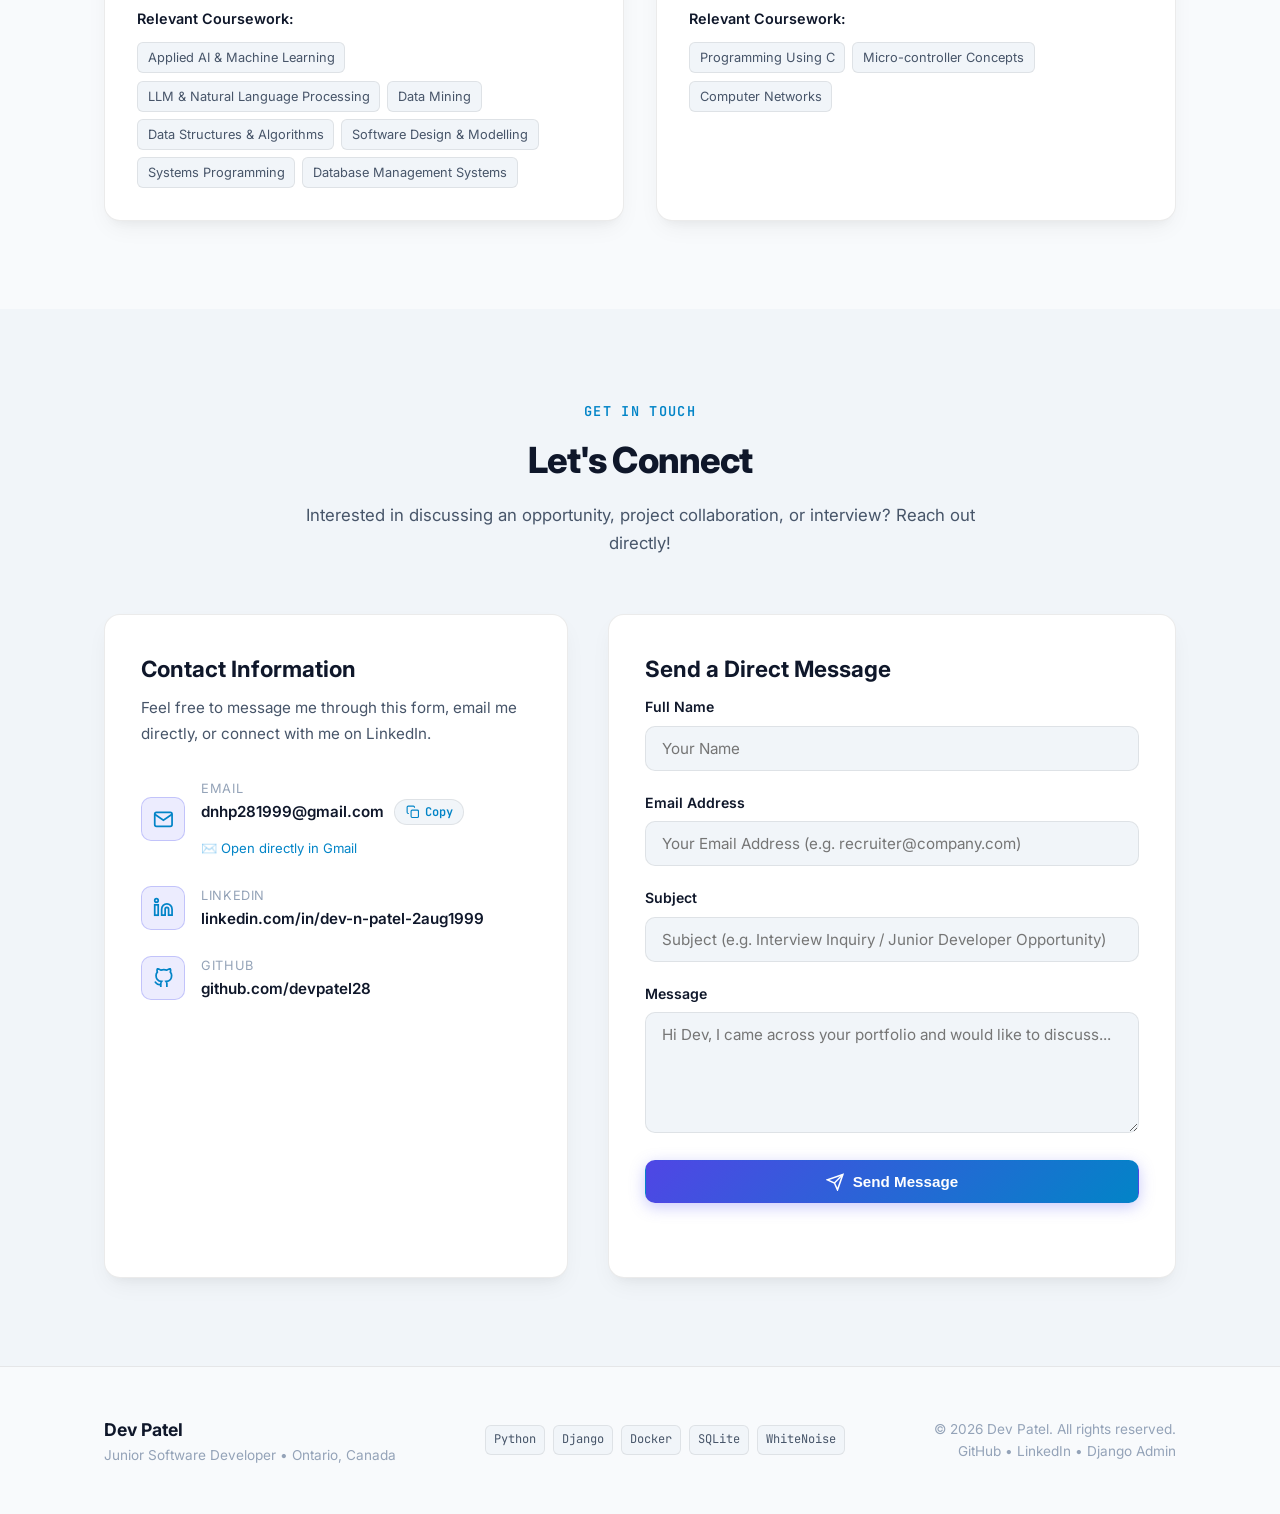
==== commit c7775a55: "Fix profile accuracy and add a downloadable resume - Graduate wording and status; drop co-op - Remov" ====
--- a/docs/index.html
+++ b/docs/index.html
@@ -4,7 +4,7 @@
 <head>
     <meta charset="UTF-8">
     <meta name="viewport" content="width=device-width, initial-scale=1.0">
-    <meta name="description" content="Dev Patel - Junior Software Developer Portfolio & Interactive Resume. Computer Science student, Python developer, IoT and full-stack engineer.">
+    <meta name="description" content="Dev Patel - Junior Software Developer Portfolio & Interactive Resume. Computer Science graduate, Python developer, IoT and full-stack engineer.">
     <meta name="author" content="Dev Patel">
     <title>Dev Patel | Junior Software Developer</title>
     
@@ -109,14 +109,12 @@
             </nav>
 
             <div class="nav-actions">
-                <button class="btn btn-outline btn-sm print-btn" onclick="window.print()" title="Print or Save Resume as PDF">
+                <a class="btn btn-outline btn-sm print-btn" href="./static/resume/Dev_Patel_Resume.pdf" download title="Download resume (PDF)">
                     <svg class="icon" viewBox="0 0 24 24" fill="none" stroke="currentColor" stroke-width="2" stroke-linecap="round" stroke-linejoin="round">
-                        <polyline points="6 9 6 2 18 2 18 9"></polyline>
-                        <path d="M6 18H4a2 2 0 0 1-2-2v-5a2 2 0 0 1 2-2h16a2 2 0 0 1 2 2v5a2 2 0 0 1-2 2h-2"></path>
-                        <rect x="6" y="14" width="12" height="8"></rect>
+                        <path d="M21 15v4a2 2 0 0 1-2 2H5a2 2 0 0 1-2-2v-4"></path><polyline points="7 10 12 15 17 10"></polyline><line x1="12" y1="15" x2="12" y2="3"></line>
                     </svg>
                     <span>PDF Resume</span>
-                </button>
+                </a>
 
                 <button class="theme-toggle" id="theme-toggle" aria-label="Toggle dark/light theme" title="Toggle theme">
                     <svg class="icon icon-sun" viewBox="0 0 24 24" fill="none" stroke="currentColor" stroke-width="2" stroke-linecap="round" stroke-linejoin="round">
@@ -155,14 +153,14 @@
     <div class="container hero-container">
         <div class="hero-badge">
             <span class="status-dot"></span>
-            <span>Open to Junior Software Developer &amp; Co-op Roles</span>
+            <span>Open to Junior Software Developer Roles</span>
         </div>
 
         <h1 class="hero-title">
             Hi, I'm <span class="gradient-text">Dev Patel</span>
         </h1>
         <h2 class="hero-subtitle">Junior Software Developer</h2>
-        <p class="hero-headline">Computer Science student passionate about Python, full-stack web development, and IoT engineering.</p>
+        <p class="hero-headline">Computer Science graduate building with Python, full-stack web development and IoT engineering.</p>
 
         <!-- Quick Contacts Bar -->
         <div class="hero-meta-bar">
@@ -172,12 +170,6 @@
                     <polyline points="22,6 12,13 2,6"></polyline>
                 </svg>
                 <span>dnhp281999@gmail.com</span>
-            </a>
-            <a href="tel:+1 (416) 721-0524" class="meta-item">
-                <svg class="meta-icon" viewBox="0 0 24 24" fill="none" stroke="currentColor" stroke-width="2">
-                    <path d="M22 16.92v3a2 2 0 0 1-2.18 2 19.79 19.79 0 0 1-8.63-3.07 19.5 19.5 0 0 1-6-6 19.79 19.79 0 0 1-3.07-8.67A2 2 0 0 1 4.11 2h3a2 2 0 0 1 2 1.72 12.84 12.84 0 0 0 .7 2.81 2 2 0 0 1-.45 2.11L8.09 9.91a16 16 0 0 0 6 6l1.27-1.27a2 2 0 0 1 2.11-.45 12.84 12.84 0 0 0 2.81.7A2 2 0 0 1 22 16.92z"></path>
-                </svg>
-                <span>+1 (416) 721-0524</span>
             </a>
             <span class="meta-item">
                 <svg class="meta-icon" viewBox="0 0 24 24" fill="none" stroke="currentColor" stroke-width="2">
@@ -233,25 +225,7 @@
 
         <div class="about-grid">
             <div class="about-card about-narrative">
-                <p class="about-text">Aspiring Junior Software Developer pursuing a Bachelor of Computer Science at Trent University with a technical foundation in Electronics Engineering from Seneca College. Proven hands-on experience in software deployment, IoT automation, and real-time web applications using Python, Django, React, and Docker. Driven by solving practical engineering problems and shipping clean, maintainable code.</p>
-                <div class="about-stats-grid">
-                    <div class="stat-box">
-                        <span class="stat-number">4+</span>
-                        <span class="stat-label">Years Technical Experience</span>
-                    </div>
-                    <div class="stat-box">
-                        <span class="stat-number">50+</span>
-                        <span class="stat-label">Enterprise Deployments</span>
-                    </div>
-                    <div class="stat-box">
-                        <span class="stat-number">3+</span>
-                        <span class="stat-label">End-to-End Projects</span>
-                    </div>
-                    <div class="stat-box">
-                        <span class="stat-number">100%</span>
-                        <span class="stat-label">Commitment to Growth</span>
-                    </div>
-                </div>
+                <p class="about-text">Junior Software Developer with a Bachelor of Computer Science from Trent University (2026) and a technical foundation in Electronics Engineering from Seneca College. Hands-on experience in software deployment, IoT automation, and real-time web applications using Python, Django, React, and Docker. Driven by solving practical engineering problems and shipping clean, maintainable code.</p>
             </div>
 
             <div class="about-card about-highlights">
@@ -272,7 +246,7 @@
                     <li>
                         <span class="highlight-icon">🧠</span>
                         <div>
-                            <strong>Strong Academic Foundation:</strong> Advanced Computer Science coursework in AI, LLMs & NLP, Data Structures & Algorithms, and Distributed Systems at Trent University.
+                            <strong>Strong Academic Foundation:</strong> Advanced Computer Science coursework in AI, LLMs & NLP, and Data Structures & Algorithms at Trent University.
                         </div>
                     </li>
                     <li>
@@ -367,11 +341,7 @@
                     
                     <span class="skill-tag skill-devops">Docker</span>
                     
-                    <span class="skill-tag skill-devops">Google Colab</span>
-                    
                     <span class="skill-tag skill-devops">Linux / Bash</span>
-                    
-                    <span class="skill-tag skill-devops">VS Code</span>
                     
                 </div>
             </div>
@@ -386,12 +356,12 @@
                     
                     <div class="cert-badge">
                         <span class="cert-check">✓</span>
-                        <span class="cert-name">Complete Python Mastery (Code With Mosh)</span>
+                        <span class="cert-name">Complete Python Mastery (Code with Mosh)</span>
                     </div>
                     
                     <div class="cert-badge">
                         <span class="cert-check">✓</span>
-                        <span class="cert-name">Intro to Generative AI</span>
+                        <span class="cert-name">Introduction to Generative AI (Google Cloud)</span>
                     </div>
                     
                 </div>
@@ -822,17 +792,6 @@
                         </div>
                     </div>
 
-                    <div class="contact-item">
-                        <div class="contact-icon-box">
-                            <svg viewBox="0 0 24 24" fill="none" stroke="currentColor" stroke-width="2">
-                                <path d="M22 16.92v3a2 2 0 0 1-2.18 2 19.79 19.79 0 0 1-8.63-3.07 19.5 19.5 0 0 1-6-6 19.79 19.79 0 0 1-3.07-8.67A2 2 0 0 1 4.11 2h3a2 2 0 0 1 2 1.72 12.84 12.84 0 0 0 .7 2.81 2 2 0 0 1-.45 2.11L8.09 9.91a16 16 0 0 0 6 6l1.27-1.27a2 2 0 0 1 2.11-.45 12.84 12.84 0 0 0 2.81.7A2 2 0 0 1 22 16.92z"></path>
-                            </svg>
-                        </div>
-                        <div class="contact-details">
-                            <span class="contact-label">Phone</span>
-                            <a href="tel:+1 (416) 721-0524" class="contact-value">+1 (416) 721-0524</a>
-                        </div>
-                    </div>
 
                     <div class="contact-item">
                         <div class="contact-icon-box">
--- a/docs/static/resume/css/style.css
+++ b/docs/static/resume/css/style.css
@@ -1304,3 +1304,8 @@
 .edu-top {
     flex-wrap: wrap;
 }
+
+/* About cards size to their content now that the stats block is gone */
+.about-grid {
+    align-items: start;
+}
